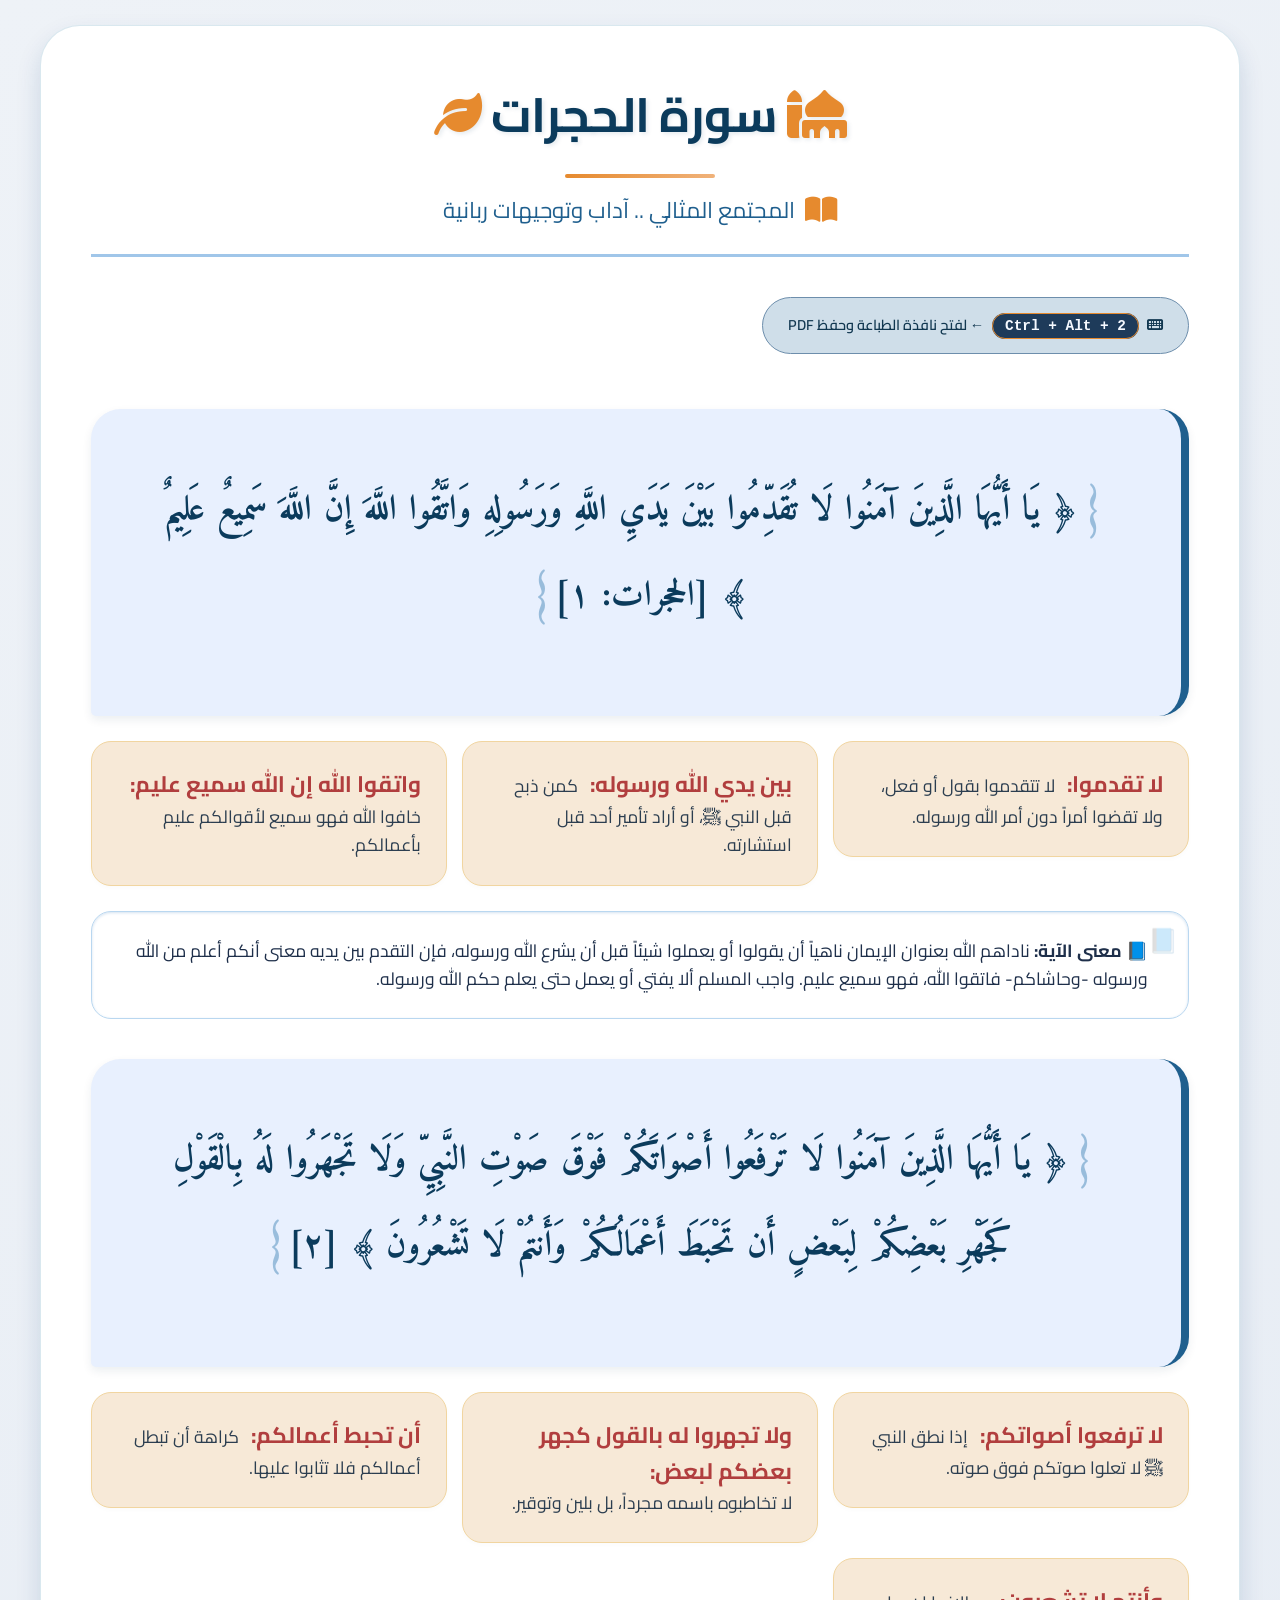
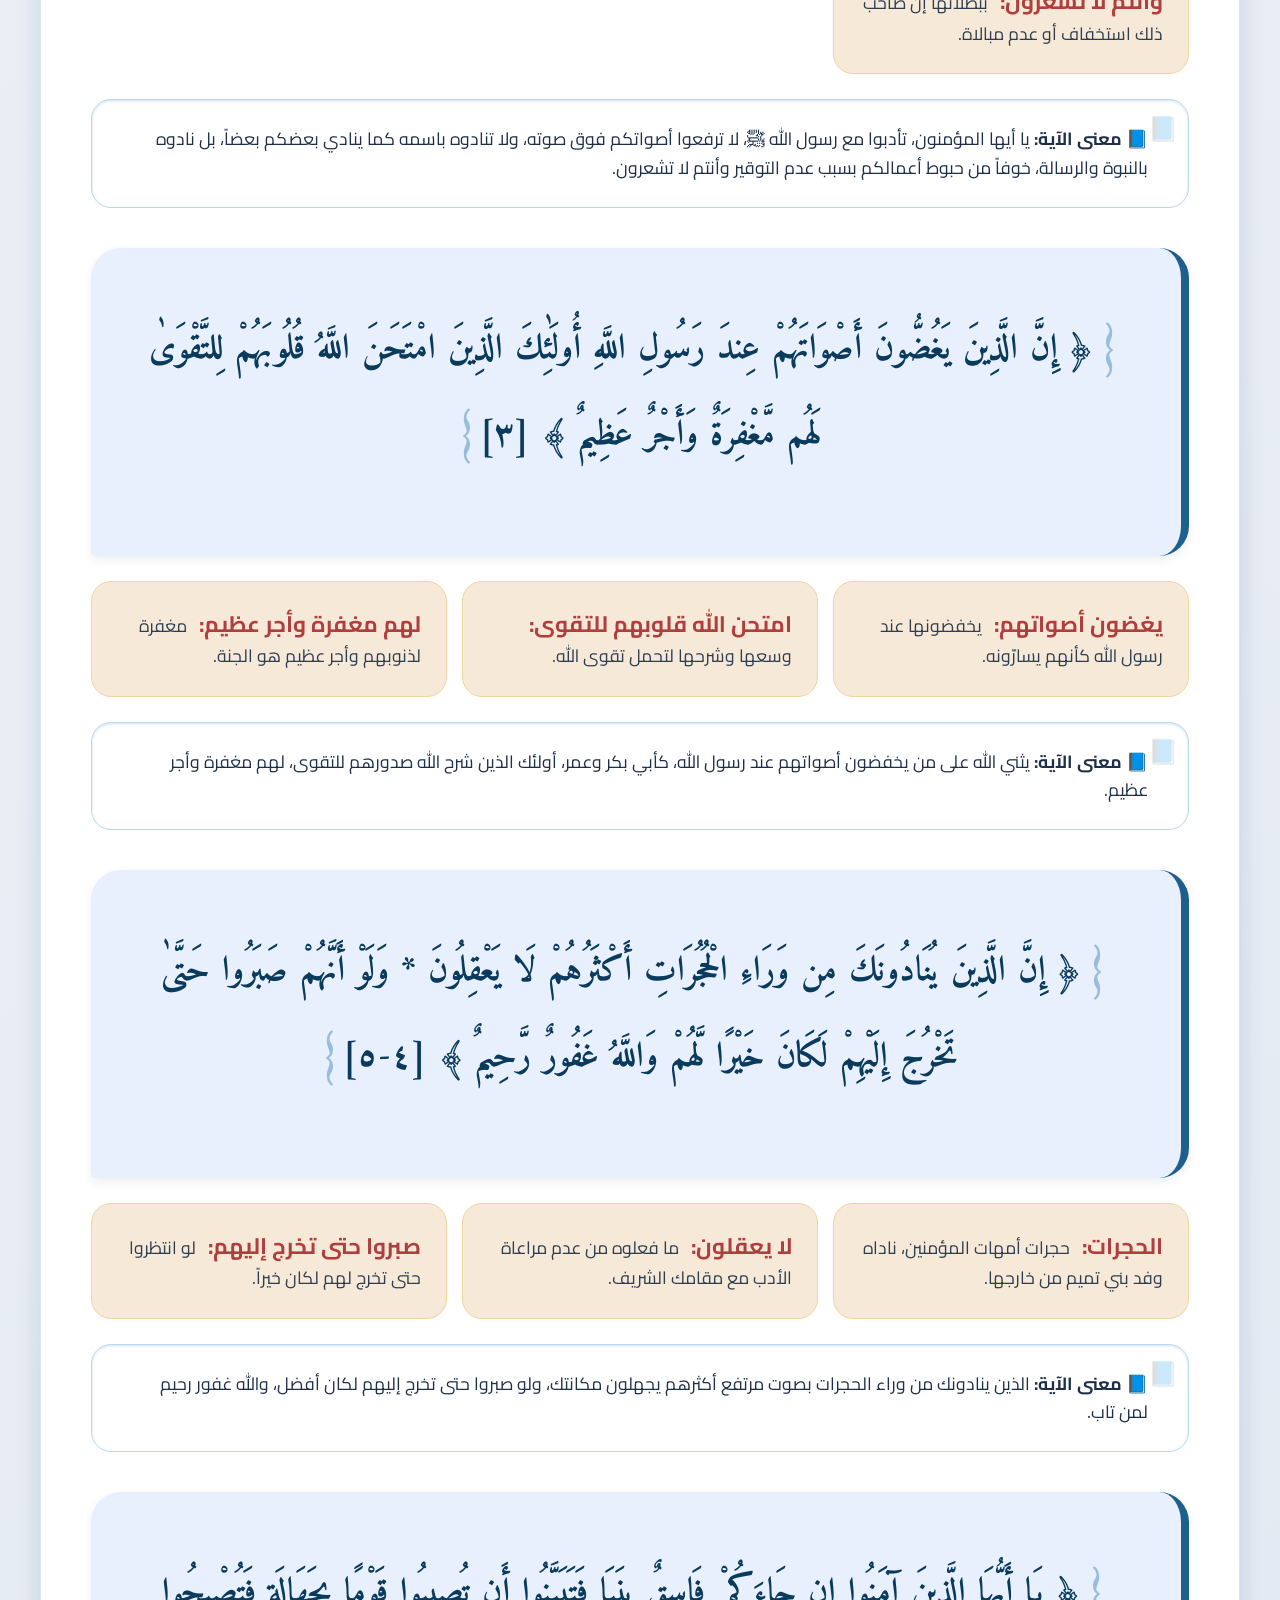
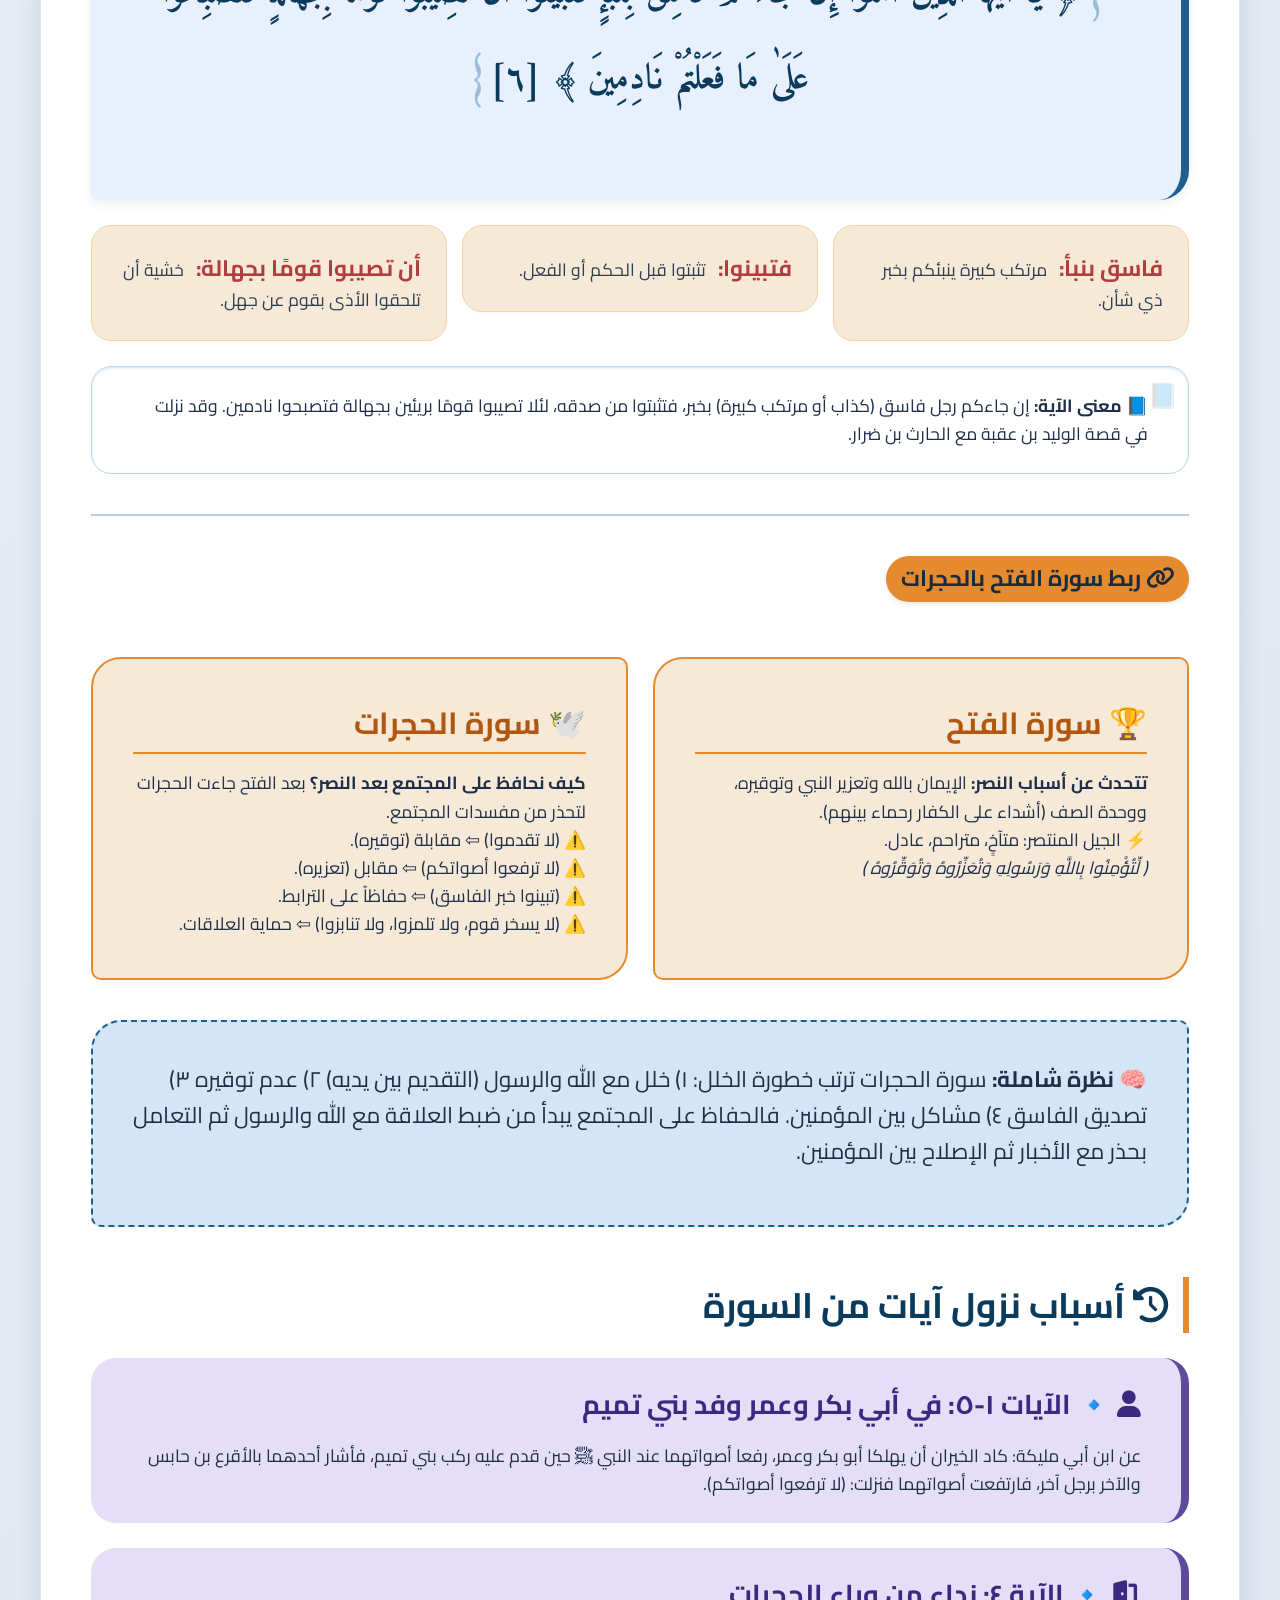
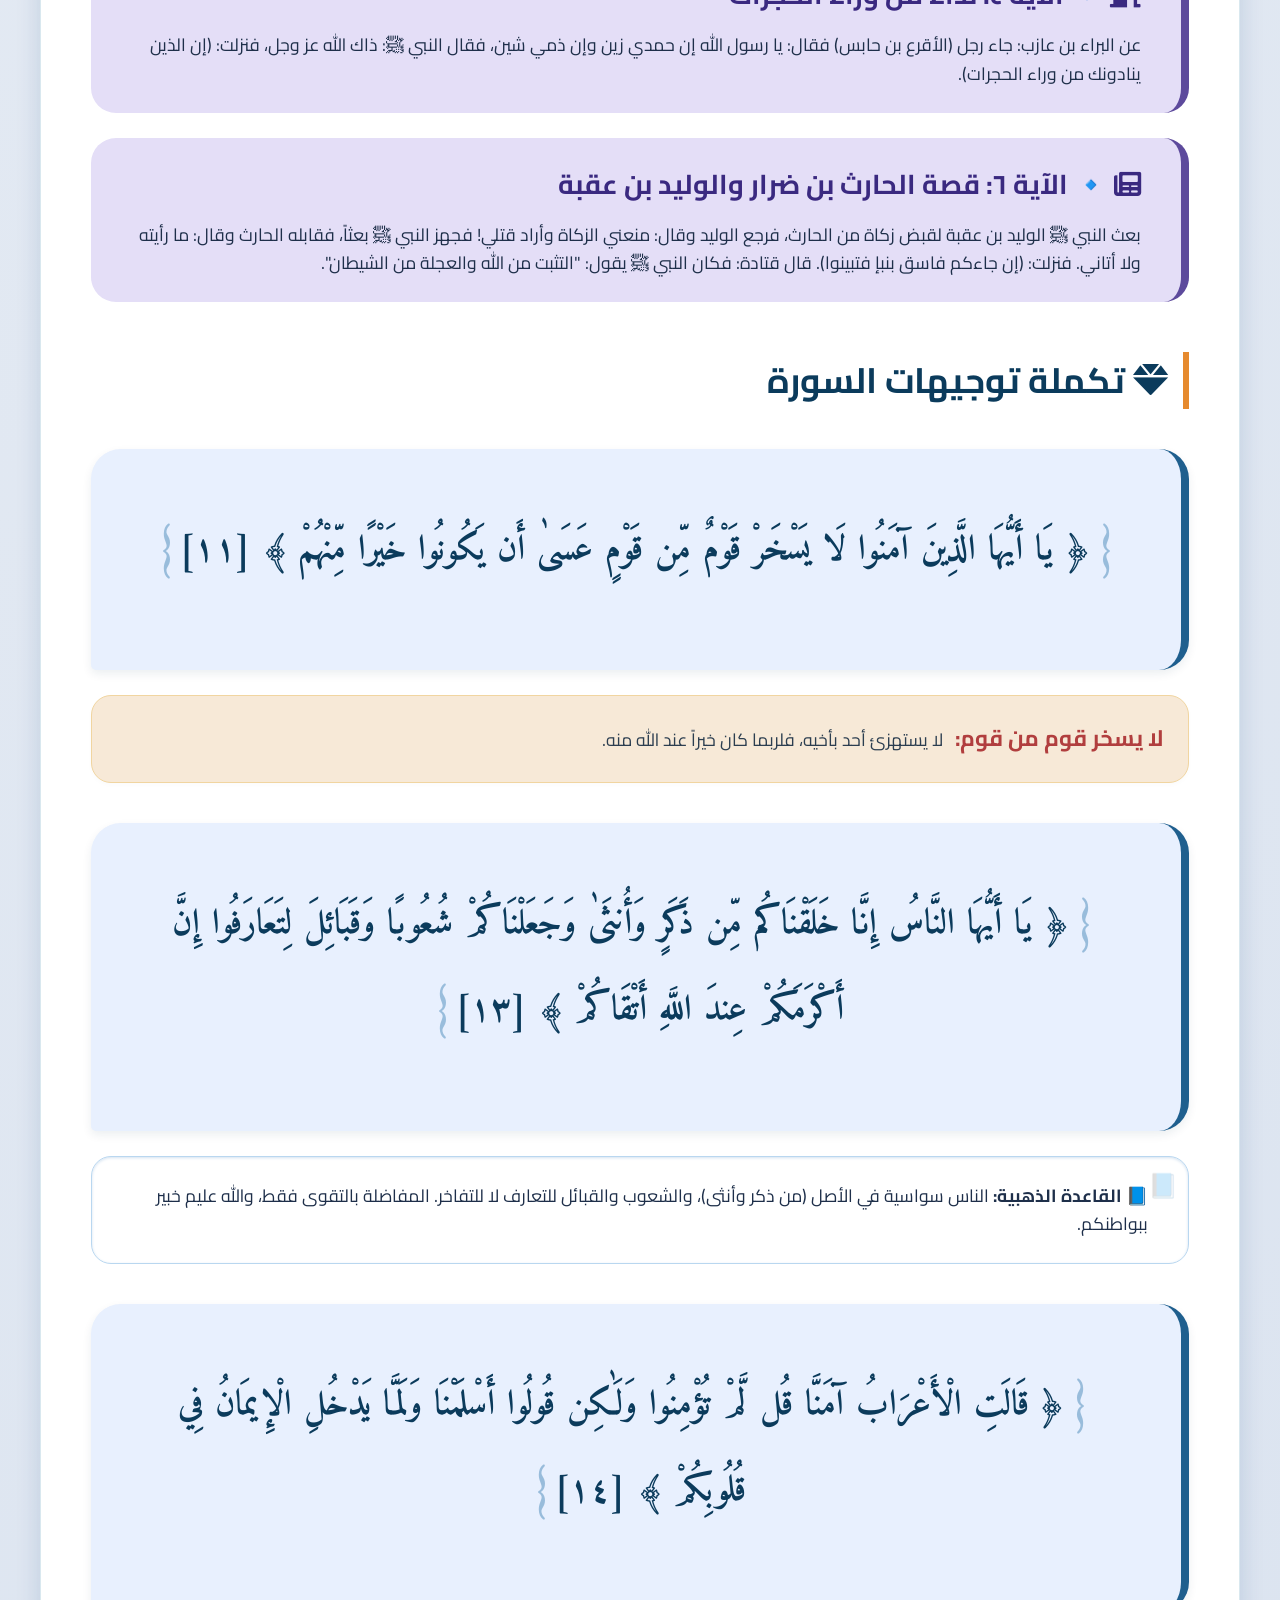
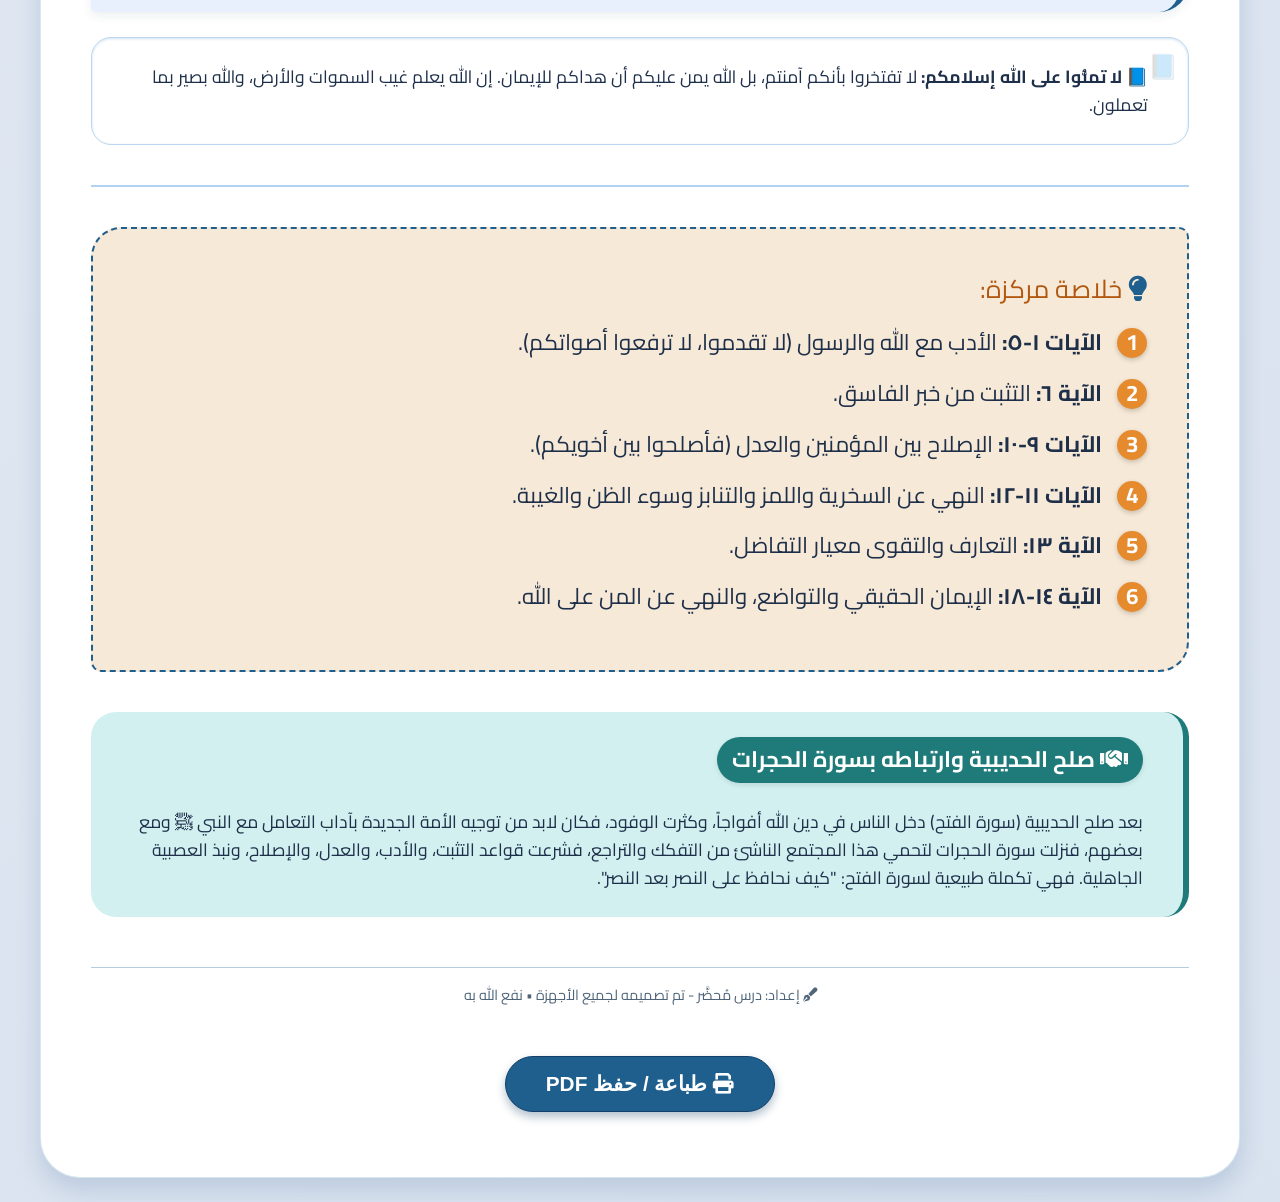
==== HuguratPPT.html @ 3d683ed2 "Add files via upload" ====
<!DOCTYPE html>
<html lang="ar" dir="rtl">
<head>
    <meta charset="UTF-8">
    <meta name="viewport" content="width=device-width, initial-scale=1.0, maximum-scale=1.5, user-scalable=yes">
    <title>تفسير سورة الحجرات - درس متكامل</title>
    <!-- الخطوط العربية -->
    <link rel="preconnect" href="https://fonts.googleapis.com">
    <link rel="preconnect" href="https://fonts.gstatic.com" crossorigin>
    <link href="https://fonts.googleapis.com/css2?family=Amiri:ital,wght@0,400;0,700;1,400&family=Cairo:wght@400;600;700&display=swap" rel="stylesheet">
    <!-- Font Awesome للأيقونات -->
    <link rel="stylesheet" href="https://cdnjs.cloudflare.com/ajax/libs/font-awesome/6.0.0-beta3/css/all.min.css">
    
    <style>
        /* ===== المتغيرات العامة ===== */
        :root {
            --primary-dark: #0b3b5c;
            --primary-medium: #1f5f8e;
            --primary-light: #4a89b9;
            --primary-soft: #e8f0fe;
            --accent-warm: #e68a2e;
            --accent-soft: #f7e9d7;
            --accent-border: #f1d5a0;
            --neutral-white: #ffffff;
            --neutral-bg: #f8f9fa;
            --neutral-border: #dee2e6;
            --text-dark: #1e2f4a;
            --text-medium: #2c3e50;
            --text-soft: #4f6579;
            --shadow-sm: 0 4px 10px rgba(0, 45, 80, 0.08);
            --shadow-md: 0 12px 24px rgba(0, 60, 120, 0.15);
            --shadow-lg: 0 30px 60px rgba(0, 0, 0, 0.3);
            --gradient-bg: linear-gradient(145deg, #eef2f7 0%, #d9e2ef 100%);
            --gradient-progress: linear-gradient(90deg, #e68a2e, #f0b27a);
            --border-radius-lg: 40px;
            --border-radius-md: 30px;
            --border-radius-sm: 20px;
            --border-radius-xs: 15px;
            --transition-default: all 0.3s ease;
            
            /* أحجام الخطوط المتغيرة */
            --font-size-xl: clamp(2rem, 5vw, 3rem);
            --font-size-lg: clamp(1.4rem, 4vw, 2rem);
            --font-size-md: clamp(1.1rem, 3vw, 1.4rem);
            --font-size-sm: clamp(0.9rem, 2.5vw, 1.1rem);
            --font-size-xs: clamp(0.8rem, 2vw, 0.9rem);
            
            /* المسافات المتغيرة */
            --spacing-xs: clamp(5px, 2vw, 10px);
            --spacing-sm: clamp(10px, 3vw, 15px);
            --spacing-md: clamp(15px, 4vw, 25px);
            --spacing-lg: clamp(20px, 5vw, 40px);
            --spacing-xl: clamp(30px, 6vw, 50px);
        }

        /* ===== إعدادات أساسية ===== */
        * {
            margin: 0;
            padding: 0;
            box-sizing: border-box;
        }

        html {
            font-size: 16px;
            scroll-behavior: smooth;
        }

        body {
            font-family: 'Cairo', sans-serif;
            background: var(--gradient-bg);
            color: var(--text-dark);
            line-height: 1.6;
            min-height: 100vh;
            padding: var(--spacing-md);
            -webkit-font-smoothing: antialiased;
            -moz-osx-font-smoothing: grayscale;
        }

        /* ===== الحاوية الرئيسية ===== */
        .container {
            max-width: 1200px;
            margin: 0 auto;
            background-color: var(--neutral-white);
            box-shadow: var(--shadow-md);
            border-radius: var(--border-radius-lg);
            overflow: hidden;
            padding: var(--spacing-xl);
            border: 1px solid rgba(0, 105, 150, 0.15);
            transition: var(--transition-default);
            width: 100%;
        }

        .container:hover {
            box-shadow: var(--shadow-lg);
        }

        /* ===== تنسيقات الطباعة ===== */
        @media print {
            body {
                background: white;
                padding: 0.5cm;
            }
            .container {
                box-shadow: none;
                border: 1px solid #b0c4de;
                border-radius: 0;
                padding: 1cm;
                max-width: 100%;
            }
            .no-print {
                display: none !important;
            }
            .aya-text {
                font-size: 24pt !important;
                line-height: 1.5 !important;
            }
            .meaning-item {
                break-inside: avoid;
            }
        }

        /* ===== العناوين الرئيسية ===== */
        h1 {
            font-size: var(--font-size-xl);
            color: var(--primary-dark);
            text-align: center;
            margin-bottom: var(--spacing-sm);
            font-weight: 700;
            letter-spacing: -0.5px;
            text-shadow: 2px 2px 4px rgba(0, 60, 100, 0.1);
            position: relative;
            padding-bottom: var(--spacing-md);
            display: flex;
            align-items: center;
            justify-content: center;
            flex-wrap: wrap;
            gap: 10px;
        }

        h1::after {
            content: '';
            position: absolute;
            bottom: 0;
            left: 50%;
            transform: translateX(-50%);
            width: min(150px, 30%);
            height: 4px;
            background: var(--gradient-progress);
            border-radius: 2px;
        }

        .subhead {
            text-align: center;
            font-size: var(--font-size-md);
            color: var(--primary-medium);
            margin-bottom: var(--spacing-lg);
            padding-bottom: var(--spacing-md);
            border-bottom: 3px solid #a0c6e9;
            font-weight: 400;
            display: flex;
            align-items: center;
            justify-content: center;
            flex-wrap: wrap;
            gap: 10px;
        }

        .subhead i {
            font-size: clamp(1.4rem, 4vw, 1.8rem);
            color: var(--accent-warm);
        }

        /* ===== بطاقات الآيات ===== */
        .aya-card {
            background: var(--primary-soft);
            padding: var(--spacing-lg);
            border-radius: var(--border-radius-md) var(--border-radius-md) var(--border-radius-md) 5px;
            margin: var(--spacing-lg) 0 var(--spacing-md);
            border-right: 8px solid var(--primary-medium);
            box-shadow: var(--shadow-sm);
            transition: var(--transition-default);
            width: 100%;
            overflow-x: auto;
            -webkit-overflow-scrolling: touch;
        }

        .aya-card:hover {
            transform: translateY(-3px);
            box-shadow: var(--shadow-md);
        }

        .aya-text {
            font-family: 'Amiri', serif;
            font-size: clamp(1.4rem, 5vw, 2.2rem);
            line-height: 1.8;
            text-align: center;
            color: var(--primary-dark);
            margin-bottom: var(--spacing-md);
            word-spacing: 2px;
            font-weight: 700;
            position: relative;
            padding: var(--spacing-sm);
            white-space: normal;
            word-break: break-word;
        }

        .aya-text::before,
        .aya-text::after {
            font-family: 'Amiri', serif;
            font-size: clamp(2rem, 6vw, 3rem);
            color: var(--primary-light);
            opacity: 0.5;
            margin: 0 5px;
        }

        .aya-text::before {
            content: '{';
        }

        .aya-text::after {
            content: '}';
        }

        /* ===== أقسام المعاني والتفسير ===== */
        .section-title {
            font-size: clamp(1.6rem, 4vw, 2.2rem);
            font-weight: 700;
            color: var(--primary-dark);
            margin-top: var(--spacing-xl);
            margin-bottom: var(--spacing-md);
            padding-right: var(--spacing-sm);
            border-right: 6px solid var(--accent-warm);
            position: relative;
            word-break: break-word;
        }

        .section-subtitle {
            font-size: clamp(1.3rem, 3.5vw, 1.8rem);
            font-weight: 600;
            color: var(--primary-medium);
            margin: var(--spacing-md) 0 var(--spacing-sm);
            background: var(--accent-soft);
            display: inline-block;
            padding: 5px 20px;
            border-radius: 50px;
            border: 1px solid var(--accent-border);
            max-width: 100%;
            word-break: break-word;
        }

        /* ===== شبكة المعاني ===== */
        .meanings-grid {
            display: grid;
            grid-template-columns: repeat(auto-fit, minmax(min(280px, 100%), 1fr));
            gap: var(--spacing-sm);
            margin: var(--spacing-sm) 0 var(--spacing-md);
        }

        .meaning-item {
            background: var(--accent-soft);
            padding: var(--spacing-md);
            border-radius: var(--border-radius-sm);
            border: 1px solid var(--accent-border);
            box-shadow: 0 2px 5px rgba(0, 0, 0, 0.02);
            transition: var(--transition-default);
            height: fit-content;
        }

        .meaning-item:hover {
            transform: translateY(-2px);
            box-shadow: 0 5px 15px rgba(0, 0, 0, 0.05);
        }

        .meaning-item strong {
            color: #b13e3e;
            font-size: var(--font-size-md);
            display: inline-block;
            margin-left: 8px;
            font-weight: 700;
        }

        .meaning-item span {
            color: var(--text-medium);
            font-size: var(--font-size-sm);
        }

        /* ===== التفسير ===== */
        .interpretation {
            background: var(--neutral-white);
            padding: var(--spacing-md) var(--spacing-lg);
            border-radius: var(--border-radius-sm);
            margin: var(--spacing-sm) 0 var(--spacing-md);
            border: 1px solid #b9d7f0;
            box-shadow: inset 0 1px 3px #d4e2f0;
            font-size: var(--font-size-sm);
            position: relative;
            overflow: hidden;
            word-break: break-word;
        }

        .interpretation::before {
            content: '📘';
            position: absolute;
            top: 10px;
            right: 10px;
            font-size: 1.5rem;
            opacity: 0.2;
            pointer-events: none;
        }

        /* ===== صناديق المعلومات ===== */
        .insight-box {
            background: #d4e6f5;
            padding: var(--spacing-lg);
            border-radius: var(--border-radius-md) 10px var(--border-radius-md) 10px;
            margin: var(--spacing-lg) 0;
            border: 2px dashed var(--primary-medium);
            position: relative;
            word-break: break-word;
        }

        .insight-box p {
            font-size: var(--font-size-md);
            margin-bottom: var(--spacing-sm);
        }

        .insight-box i {
            color: var(--primary-medium);
            font-weight: bold;
        }

        /* ===== الشبكة الثنائية ===== */
        .two-way-grid {
            display: grid;
            grid-template-columns: repeat(auto-fit, minmax(min(300px, 100%), 1fr));
            gap: var(--spacing-md);
            margin: var(--spacing-lg) 0;
        }

        .way-card {
            background: var(--accent-soft);
            padding: var(--spacing-lg);
            border-radius: var(--border-radius-md) 10px var(--border-radius-md) 10px;
            border: 2px solid var(--accent-warm);
            transition: var(--transition-default);
            word-break: break-word;
        }

        .way-card:hover {
            transform: scale(1.02);
            box-shadow: var(--shadow-sm);
        }

        .way-card h3 {
            color: #b1570f;
            font-size: clamp(1.4rem, 3.5vw, 1.9rem);
            margin-bottom: var(--spacing-sm);
            border-bottom: 2px solid var(--accent-warm);
            padding-bottom: 5px;
        }

        .way-card p {
            font-size: var(--font-size-sm);
        }

        /* ===== أسباب النزول ===== */
        .revelation-box {
            background: #e4def7;
            padding: var(--spacing-md) var(--spacing-lg);
            border-radius: 25px;
            margin: var(--spacing-md) 0;
            border-right: 8px solid #5d4a9c;
            transition: var(--transition-default);
            word-break: break-word;
        }

        .revelation-box:hover {
            transform: translateX(-5px);
            box-shadow: var(--shadow-sm);
        }

        .revelation-box h4 {
            font-size: clamp(1.3rem, 3vw, 1.7rem);
            color: #3a2980;
            margin-bottom: var(--spacing-sm);
            word-break: break-word;
        }

        .revelation-box p {
            font-size: var(--font-size-sm);
        }

        /* ===== رابط السور ===== */
        .link-box {
            background: #d2f0f0;
            padding: var(--spacing-md) var(--spacing-lg);
            border-radius: 25px;
            margin: var(--spacing-md) 0;
            border-right: 6px solid #1f7a7a;
            font-size: var(--font-size-sm);
            transition: var(--transition-default);
            word-break: break-word;
        }

        .link-box:hover {
            background: #c0e8e8;
            transform: translateX(-5px);
        }

        /* ===== الشارات ===== */
        .badge {
            background: var(--accent-warm);
            color: #1a2b3c;
            font-weight: 700;
            padding: 5px 15px;
            border-radius: 30px;
            display: inline-block;
            margin-bottom: var(--spacing-sm);
            font-size: clamp(1.1rem, 3vw, 1.4rem);
            box-shadow: 0 2px 5px rgba(0,0,0,0.1);
            word-break: break-word;
        }

        /* ===== معلومات اختصار الطباعة ===== */
        .print-shortcut-info {
            background: #cfdee9;
            color: #113750;
            padding: var(--spacing-sm) var(--spacing-md);
            border-radius: 40px;
            display: inline-block;
            font-size: var(--font-size-xs);
            margin-bottom: var(--spacing-sm);
            font-weight: 600;
            border: 1px solid #6d8eac;
            animation: pulse 2s infinite;
            width: fit-content;
            max-width: 100%;
            word-break: break-word;
        }

        @keyframes pulse {
            0% { opacity: 1; }
            50% { opacity: 0.8; }
            100% { opacity: 1; }
        }

        .shortcut-badge {
            background: #1e3b5a;
            color: #f5f9ff;
            font-family: monospace;
            font-size: var(--font-size-xs);
            padding: 4px 12px;
            border-radius: 30px;
            border: 1px solid var(--accent-warm);
            margin: 0 5px;
            white-space: nowrap;
        }

        /* ===== زر الطباعة ===== */
        .button-print {
            display: block;
            width: fit-content;
            margin: var(--spacing-xl) auto var(--spacing-sm);
            background: var(--primary-medium);
            color: white;
            border: none;
            padding: var(--spacing-sm) var(--spacing-lg);
            font-size: clamp(1rem, 3vw, 1.3rem);
            border-radius: 50px;
            cursor: pointer;
            transition: var(--transition-default);
            box-shadow: 0 5px 10px rgba(0, 50, 90, 0.3);
            border: 1px solid #12406b;
            font-weight: 600;
            position: relative;
            overflow: hidden;
            -webkit-tap-highlight-color: transparent;
        }

        .button-print::before {
            content: '';
            position: absolute;
            top: 50%;
            left: 50%;
            width: 0;
            height: 0;
            border-radius: 50%;
            background: rgba(255, 255, 255, 0.3);
            transform: translate(-50%, -50%);
            transition: width 0.6s, height 0.6s;
        }

        .button-print:hover::before {
            width: 300px;
            height: 300px;
        }

        .button-print:hover {
            background: #12406b;
            transform: scale(1.02);
            box-shadow: 0 8px 16px rgba(0, 40, 70, 0.4);
        }

        .button-print:active {
            transform: scale(0.98);
        }

        /* ===== تذييل الصفحة ===== */
        footer {
            margin-top: var(--spacing-xl);
            text-align: center;
            color: var(--text-soft);
            font-size: var(--font-size-xs);
            border-top: 1px solid #b6ccda;
            padding-top: var(--spacing-sm);
            word-break: break-word;
        }

        /* ===== خط فاصل ===== */
        hr {
            border: 1px solid #b3d2f0;
            margin: var(--spacing-lg) 0;
            width: 100%;
        }

        /* ===== شارة الأرقام ===== */
        .number-badge {
            background: var(--accent-warm);
            color: white;
            border-radius: 50%;
            width: 30px;
            height: 30px;
            min-width: 30px;
            display: inline-flex;
            align-items: center;
            justify-content: center;
            font-weight: bold;
            margin-left: 10px;
            box-shadow: 0 2px 5px rgba(0,0,0,0.2);
        }

        /* ===== تحسينات للموبايل ===== */
        @media (max-width: 480px) {
            body {
                padding: 8px;
            }
            
            .container {
                padding: var(--spacing-md);
                border-radius: 25px;
            }
            
            .aya-card {
                padding: var(--spacing-md);
                border-right-width: 6px;
            }
            
            .meaning-item {
                padding: var(--spacing-sm);
            }
            
            .two-way-grid {
                gap: var(--spacing-sm);
            }
            
            .shortcut-badge {
                white-space: normal;
                display: inline-block;
                margin: 5px 0;
            }
            
            .print-shortcut-info {
                text-align: center;
                width: 100%;
            }
        }

        /* ===== تحسينات للتابلت ===== */
        @media (min-width: 481px) and (max-width: 768px) {
            .container {
                padding: var(--spacing-lg);
            }
            
            .meanings-grid {
                grid-template-columns: repeat(2, 1fr);
            }
        }

        /* ===== تحسينات للشاشات الكبيرة ===== */
        @media (min-width: 1400px) {
            .container {
                max-width: 1400px;
            }
            
            .meanings-grid {
                grid-template-columns: repeat(4, 1fr);
            }
        }

        /* ===== تحسينات اللمس للموبايل ===== */
        @media (hover: none) and (pointer: coarse) {
            .aya-card:hover,
            .meaning-item:hover,
            .way-card:hover,
            .button-print:hover {
                transform: none;
            }
            
            .button-print {
                padding: 15px 40px; /* مساحة لمس أكبر */
            }
            
            .quick-btn {
                min-width: 44px;
                min-height: 44px;
            }
        }

        /* ===== تحسينات للقراءة ===== */
        ::selection {
            background: var(--accent-warm);
            color: white;
        }

        /* ===== سكرول مخصص ===== */
        ::-webkit-scrollbar {
            width: 8px;
            height: 8px;
        }

        ::-webkit-scrollbar-track {
            background: var(--primary-soft);
        }

        ::-webkit-scrollbar-thumb {
            background: var(--primary-medium);
            border-radius: 4px;
        }

        ::-webkit-scrollbar-thumb:hover {
            background: var(--primary-dark);
        }

        /* ===== أنيميشن خفيف ===== */
        @keyframes fadeIn {
            from { opacity: 0; transform: translateY(20px); }
            to { opacity: 1; transform: translateY(0); }
        }

        .aya-card, .section-title, .meaning-item {
            animation: fadeIn 0.5s ease-out;
        }

        /* ===== أدوات مساعدة للعرض ===== */
        .text-center {
            text-align: center;
        }
        
        .w-100 {
            width: 100%;
        }
        
        .overflow-auto {
            overflow: auto;
            -webkit-overflow-scrolling: touch;
        }
        
        /* منع تجاوز النص */
        p, h1, h2, h3, h4, .aya-text {
            overflow-wrap: break-word;
            word-wrap: break-word;
            -webkit-hyphens: auto;
            -ms-hyphens: auto;
            hyphens: auto;
        }
    </style>
</head>
<body>
    <div class="container">
        <!-- العنوان الرئيسي -->
        <h1>
            <i class="fas fa-mosque" style="color: #e68a2e;"></i> 
            سورة الحجرات 
            <i class="fas fa-leaf" style="color: #e68a2e;"></i>
        </h1>
        <div class="subhead">
            <i class="fas fa-book-open"></i> 
            المجتمع المثالي .. آداب وتوجيهات ربانية
        </div>

        <!-- معلومات اختصار الطباعة -->
        <div class="print-shortcut-info no-print">
            <i class="fas fa-keyboard"></i> 
            <span class="shortcut-badge">Ctrl + Alt + 2</span> 
            ← لفتح نافذة الطباعة وحفظ PDF
        </div>

        <!-- ================ الآية 1 ================ -->
        <div class="aya-card">
            <div class="aya-text">﴿ يَا أَيُّهَا الَّذِينَ آمَنُوا لَا تُقَدِّمُوا بَيْنَ يَدَيِ اللَّهِ وَرَسُولِهِ وَاتَّقُوا اللَّهَ إِنَّ اللَّهَ سَمِيعٌ عَلِيمٌ ﴾ [الحجرات: ١]</div>
        </div>
        <div class="meanings-grid">
            <div class="meaning-item"><strong>لا تقدموا:</strong> <span>لا تتقدموا بقول أو فعل، ولا تقضوا أمراً دون أمر الله ورسوله.</span></div>
            <div class="meaning-item"><strong>بين يدي الله ورسوله:</strong> <span>كمن ذبح قبل النبي ﷺ، أو أراد تأمير أحد قبل استشارته.</span></div>
            <div class="meaning-item"><strong>واتقوا الله إن الله سميع عليم:</strong> <span>خافوا الله فهو سميع لأقوالكم عليم بأعمالكم.</span></div>
        </div>
        <div class="interpretation">
            <strong>📘 معنى الآية:</strong> ناداهم الله بعنوان الإيمان ناهياً أن يقولوا أو يعملوا شيئاً قبل أن يشرع الله ورسوله، فإن التقدم بين يديه معنى أنكم أعلم من الله ورسوله -وحاشاكم- فاتقوا الله، فهو سميع عليم. واجب المسلم ألا يفتي أو يعمل حتى يعلم حكم الله ورسوله.
        </div>

        <!-- ================ الآية 2 ================ -->
        <div class="aya-card">
            <div class="aya-text">﴿ يَا أَيُّهَا الَّذِينَ آمَنُوا لَا تَرْفَعُوا أَصْوَاتَكُمْ فَوْقَ صَوْتِ النَّبِيِّ وَلَا تَجْهَرُوا لَهُ بِالْقَوْلِ كَجَهْرِ بَعْضِكُمْ لِبَعْضٍ أَن تَحْبَطَ أَعْمَالُكُمْ وَأَنتُمْ لَا تَشْعُرُونَ ﴾ [٢]</div>
        </div>
        <div class="meanings-grid">
            <div class="meaning-item"><strong>لا ترفعوا أصواتكم:</strong> <span>إذا نطق النبي ﷺ لا تعلوا صوتكم فوق صوته.</span></div>
            <div class="meaning-item"><strong>ولا تجهروا له بالقول كجهر بعضكم لبعض:</strong> <span>لا تخاطبوه باسمه مجرداً، بل بلين وتوقير.</span></div>
            <div class="meaning-item"><strong>أن تحبط أعمالكم:</strong> <span>كراهة أن تبطل أعمالكم فلا تثابوا عليها.</span></div>
            <div class="meaning-item"><strong>وأنتم لا تشعرون:</strong> <span>ببطلانها إن صاحب ذلك استخفاف أو عدم مبالاة.</span></div>
        </div>
        <div class="interpretation">
            <strong>📘 معنى الآية:</strong> يا أيها المؤمنون، تأدبوا مع رسول الله ﷺ، لا ترفعوا أصواتكم فوق صوته، ولا تنادوه باسمه كما ينادي بعضكم بعضاً، بل نادوه بالنبوة والرسالة، خوفاً من حبوط أعمالكم بسبب عدم التوقير وأنتم لا تشعرون.
        </div>

        <!-- ================ الآية 3 ================ -->
        <div class="aya-card">
            <div class="aya-text">﴿ إِنَّ الَّذِينَ يَغُضُّونَ أَصْوَاتَهُمْ عِندَ رَسُولِ اللَّهِ أُولَٰئِكَ الَّذِينَ امْتَحَنَ اللَّهُ قُلُوبَهُمْ لِلتَّقْوَىٰ لَهُم مَّغْفِرَةٌ وَأَجْرٌ عَظِيمٌ ﴾ [٣]</div>
        </div>
        <div class="meanings-grid">
            <div class="meaning-item"><strong>يغضون أصواتهم:</strong> <span>يخفضونها عند رسول الله كأنهم يسارّونه.</span></div>
            <div class="meaning-item"><strong>امتحن الله قلوبهم للتقوى:</strong> <span>وسعها وشرحها لتحمل تقوى الله.</span></div>
            <div class="meaning-item"><strong>لهم مغفرة وأجر عظيم:</strong> <span>مغفرة لذنوبهم وأجر عظيم هو الجنة.</span></div>
        </div>
        <div class="interpretation">
            <strong>📘 معنى الآية:</strong> يثني الله على من يخفضون أصواتهم عند رسول الله، كأبي بكر وعمر، أولئك الذين شرح الله صدورهم للتقوى، لهم مغفرة وأجر عظيم.
        </div>

        <!-- ================ الآية 4-5 ================ -->
        <div class="aya-card">
            <div class="aya-text">﴿ إِنَّ الَّذِينَ يُنَادُونَكَ مِن وَرَاءِ الْحُجُرَاتِ أَكْثَرُهُمْ لَا يَعْقِلُونَ * وَلَوْ أَنَّهُمْ صَبَرُوا حَتَّىٰ تَخْرُجَ إِلَيْهِمْ لَكَانَ خَيْرًا لَّهُمْ وَاللَّهُ غَفُورٌ رَّحِيمٌ ﴾ [٤-٥]</div>
        </div>
        <div class="meanings-grid">
            <div class="meaning-item"><strong>الحجرات:</strong> <span>حجرات أمهات المؤمنين، ناداه وفد بني تميم من خارجها.</span></div>
            <div class="meaning-item"><strong>لا يعقلون:</strong> <span>ما فعلوه من عدم مراعاة الأدب مع مقامك الشريف.</span></div>
            <div class="meaning-item"><strong>صبروا حتى تخرج إليهم:</strong> <span>لو انتظروا حتى تخرج لهم لكان خيراً.</span></div>
        </div>
        <div class="interpretation">
            <strong>📘 معنى الآية:</strong> الذين ينادونك من وراء الحجرات بصوت مرتفع أكثرهم يجهلون مكانتك، ولو صبروا حتى تخرج إليهم لكان أفضل، والله غفور رحيم لمن تاب.
        </div>

        <!-- ================ الآية 6 ================ -->
        <div class="aya-card">
            <div class="aya-text">﴿ يَا أَيُّهَا الَّذِينَ آمَنُوا إِن جَاءَكُمْ فَاسِقٌ بِنَبَإٍ فَتَبَيَّنُوا أَن تُصِيبُوا قَوْمًا بِجَهَالَةٍ فَتُصْبِحُوا عَلَىٰ مَا فَعَلْتُمْ نَادِمِينَ ﴾ [٦]</div>
        </div>
        <div class="meanings-grid">
            <div class="meaning-item"><strong>فاسق بنبأ:</strong> <span>مرتكب كبيرة ينبئكم بخبر ذي شأن.</span></div>
            <div class="meaning-item"><strong>فتبينوا:</strong> <span>تثبتوا قبل الحكم أو الفعل.</span></div>
            <div class="meaning-item"><strong>أن تصيبوا قومًا بجهالة:</strong> <span>خشية أن تلحقوا الأذى بقوم عن جهل.</span></div>
        </div>
        <div class="interpretation">
            <strong>📘 معنى الآية:</strong> إن جاءكم رجل فاسق (كذاب أو مرتكب كبيرة) بخبر، فتثبتوا من صدقه، لئلا تصيبوا قومًا بريئين بجهالة فتصبحوا نادمين. وقد نزلت في قصة الوليد بن عقبة مع الحارث بن ضرار.
        </div>

        <!-- ================ روابط السورة بالفتح والمجتمع المثالي ================ -->
        <hr>
        <span class="badge"><i class="fas fa-link"></i> ربط سورة الفتح بالحجرات</span>
        <div class="two-way-grid">
            <div class="way-card">
                <h3>🏆 سورة الفتح</h3>
                <p><strong>تتحدث عن أسباب النصر:</strong> الإيمان بالله وتعزير النبي وتوقيره، ووحدة الصف (أشداء على الكفار رحماء بينهم).</p>
                <p>⚡ الجيل المنتصر: متآخٍ، متراحم، عادل.</p>
                <p><i>﴿ لِّتُؤْمِنُوا بِاللَّهِ وَرَسُولِهِ وَتُعَزِّرُوهُ وَتُوَقِّرُوهُ ﴾</i></p>
            </div>
            <div class="way-card">
                <h3>🕊️ سورة الحجرات</h3>
                <p><strong>كيف نحافظ على المجتمع بعد النصر؟</strong> بعد الفتح جاءت الحجرات لتحذر من مفسدات المجتمع.</p>
                <p>⚠️ (لا تقدموا) ⇦ مقابلة (توقيره).<br>
                ⚠️ (لا ترفعوا أصواتكم) ⇦ مقابل (تعزيره).<br>
                ⚠️ (تبينوا خبر الفاسق) ⇦ حفاظاً على الترابط.<br>
                ⚠️ (لا يسخر قوم، ولا تلمزوا، ولا تنابزوا) ⇦ حماية العلاقات.</p>
            </div>
        </div>

        <div class="insight-box">
            <p>🧠 <strong>نظرة شاملة:</strong> سورة الحجرات ترتب خطورة الخلل: ١) خلل مع الله والرسول (التقديم بين يديه) ٢) عدم توقيره ٣) تصديق الفاسق ٤) مشاكل بين المؤمنين. فالحفاظ على المجتمع يبدأ من ضبط العلاقة مع الله والرسول ثم التعامل بحذر مع الأخبار ثم الإصلاح بين المؤمنين.</p>
        </div>

        <!-- ================ أسباب النزول ================ -->
        <div class="section-title"><i class="fas fa-history"></i> أسباب نزول آيات من السورة</div>

        <div class="revelation-box">
            <h4><i class="fas fa-user"></i> 🔹 الآيات ١-٥: في أبي بكر وعمر وفد بني تميم</h4>
            <p>عن ابن أبي مليكة: كاد الخيران أن يهلكا أبو بكر وعمر، رفعا أصواتهما عند النبي ﷺ حين قدم عليه ركب بني تميم، فأشار أحدهما بالأقرع بن حابس والآخر برجل آخر، فارتفعت أصواتهما فنزلت: (لا ترفعوا أصواتكم).</p>
        </div>
        <div class="revelation-box">
            <h4><i class="fas fa-door-open"></i> 🔹 الآية ٤: نداء من وراء الحجرات</h4>
            <p>عن البراء بن عازب: جاء رجل (الأقرع بن حابس) فقال: يا رسول الله إن حمدي زين وإن ذمي شين، فقال النبي ﷺ: ذاك الله عز وجل، فنزلت: (إن الذين ينادونك من وراء الحجرات).</p>
        </div>
        <div class="revelation-box">
            <h4><i class="fas fa-newspaper"></i> 🔹 الآية ٦: قصة الحارث بن ضرار والوليد بن عقبة</h4>
            <p>بعث النبي ﷺ الوليد بن عقبة لقبض زكاة من الحارث، فرجع الوليد وقال: منعني الزكاة وأراد قتلي! فجهز النبي ﷺ بعثاً، فقابله الحارث وقال: ما رأيته ولا أتاني. فنزلت: (إن جاءكم فاسق بنبإ فتبينوا). قال قتادة: فكان النبي ﷺ يقول: "التثبت من الله والعجلة من الشيطان".</p>
        </div>

        <!-- ================ بقية الآيات والمفاهيم ================ -->
        <div class="section-title"><i class="fas fa-gem"></i> تكملة توجيهات السورة</div>

        <!-- الآية 11 السخرية -->
        <div class="aya-card">
            <div class="aya-text">﴿ يَا أَيُّهَا الَّذِينَ آمَنُوا لَا يَسْخَرْ قَوْمٌ مِّن قَوْمٍ عَسَىٰ أَن يَكُونُوا خَيْرًا مِّنْهُمْ ﴾ [١١]</div>
        </div>
        <div class="meanings-grid">
            <div class="meaning-item"><strong>لا يسخر قوم من قوم:</strong> <span>لا يستهزئ أحد بأخيه، فلربما كان خيراً عند الله منه.</span></div>
        </div>

        <!-- الآية 13 -->
        <div class="aya-card">
            <div class="aya-text">﴿ يَا أَيُّهَا النَّاسُ إِنَّا خَلَقْنَاكُم مِّن ذَكَرٍ وَأُنثَىٰ وَجَعَلْنَاكُمْ شُعُوبًا وَقَبَائِلَ لِتَعَارَفُوا إِنَّ أَكْرَمَكُمْ عِندَ اللَّهِ أَتْقَاكُمْ ﴾ [١٣]</div>
        </div>
        <div class="interpretation">
            <strong>📘 القاعدة الذهبية:</strong> الناس سواسية في الأصل (من ذكر وأنثى)، والشعوب والقبائل للتعارف لا للتفاخر. المفاضلة بالتقوى فقط، والله عليم خبير ببواطنكم.
        </div>

        <!-- الآية 14 -->
        <div class="aya-card">
            <div class="aya-text">﴿ قَالَتِ الْأَعْرَابُ آمَنَّا قُل لَّمْ تُؤْمِنُوا وَلَٰكِن قُولُوا أَسْلَمْنَا وَلَمَّا يَدْخُلِ الْإِيمَانُ فِي قُلُوبِكُمْ ﴾ [١٤]</div>
        </div>
        <div class="interpretation">
            <strong>📘 لا تمنُّوا على الله إسلامكم:</strong> لا تفتخروا بأنكم آمنتم، بل الله يمن عليكم أن هداكم للإيمان. إن الله يعلم غيب السموات والأرض، والله بصير بما تعملون.
        </div>

        <!-- ================ ملخص رائع من الدرس ================ -->
        <hr>
        <div class="insight-box" style="background:#f7e9d7;">
            <p style="font-size:1.6rem; color:#b1570f;"><i class="fas fa-lightbulb"></i> خلاصة مركزة:</p>
            <p><span class="number-badge">1</span> <strong>الآيات ١-٥:</strong> الأدب مع الله والرسول (لا تقدموا، لا ترفعوا أصواتكم).</p>
            <p><span class="number-badge">2</span> <strong>الآية ٦:</strong> التثبت من خبر الفاسق.</p>
            <p><span class="number-badge">3</span> <strong>الآيات ٩-١٠:</strong> الإصلاح بين المؤمنين والعدل (فأصلحوا بين أخويكم).</p>
            <p><span class="number-badge">4</span> <strong>الآيات ١١-١٢:</strong> النهي عن السخرية واللمز والتنابز وسوء الظن والغيبة.</p>
            <p><span class="number-badge">5</span> <strong>الآية ١٣:</strong> التعارف والتقوى معيار التفاضل.</p>
            <p><span class="number-badge">6</span> <strong>الآية ١٤-١٨:</strong> الإيمان الحقيقي والتواضع، والنهي عن المن على الله.</p>
        </div>

        <!-- رابط صلح الحديبية وسورة الفتح -->
        <div class="link-box">
            <span class="badge" style="background: #1f7a7a; color:white;"><i class="fas fa-handshake"></i> صلح الحديبية وارتباطه بسورة الحجرات</span>
            <p style="margin-top:10px;">بعد صلح الحديبية (سورة الفتح) دخل الناس في دين الله أفواجاً، وكثرت الوفود، فكان لابد من توجيه الأمة الجديدة بآداب التعامل مع النبي ﷺ ومع بعضهم، فنزلت سورة الحجرات لتحمي هذا المجتمع الناشئ من التفكك والتراجع، فشرعت قواعد التثبت، والأدب، والعدل، والإصلاح، ونبذ العصبية الجاهلية. فهي تكملة طبيعية لسورة الفتح: "كيف نحافظ على النصر بعد النصر".</p>
        </div>

        <!-- تذييل -->
        <footer>
            <i class="fas fa-pen-fancy"></i> إعداد: درس مُحضَّر - تم تصميمه لجميع الأجهزة • نفع الله به
        </footer>

        <!-- زر الطباعة الاحتياطي -->
        <button class="button-print no-print" onclick="window.print()">
            <i class="fas fa-print"></i> طباعة / حفظ PDF
        </button>
    </div>

    <script>
        // اختصار لوحة المفاتيح Ctrl + Alt + 2 لفتح الطباعة
        document.addEventListener('keydown', function(e) {
            if (e.ctrlKey && e.altKey && e.key === '2') {
                e.preventDefault(); // منع أي سلوك افتراضي للمتصفح لهذا الاختصار
                window.print();
            }
        });

        // كشف نوع الجهاز وإضافة كلاس مناسب (اختياري)
        function detectDevice() {
            const isMobile = /iPhone|iPad|iPod|Android/i.test(navigator.userAgent);
            if (isMobile) {
                document.body.classList.add('is-mobile');
            }
        }
        
        // تنفيذ بعد تحميل الصفحة
        window.addEventListener('load', function() {
            detectDevice();
            console.log('✅ الصفحة جاهزة - استخدم Ctrl+Alt+2 للطباعة');
        });
    </script>
</body>
</html>
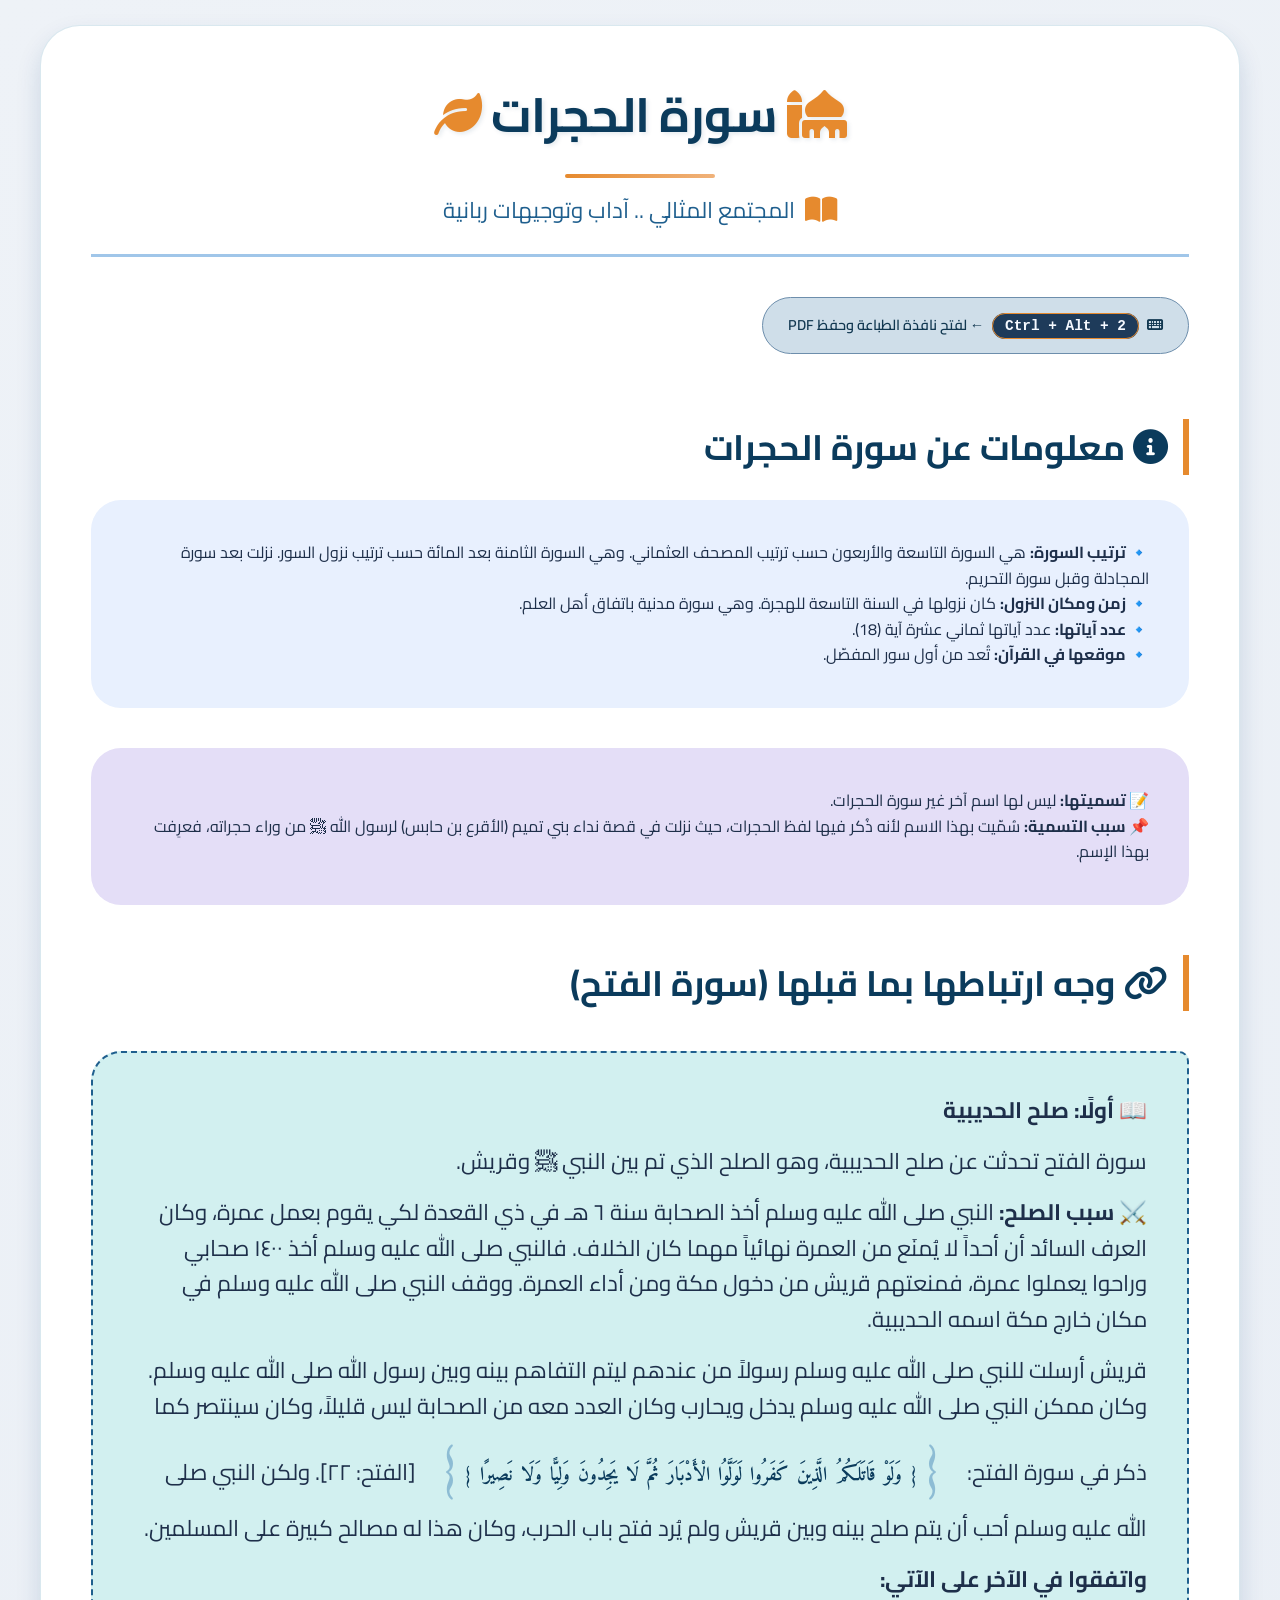
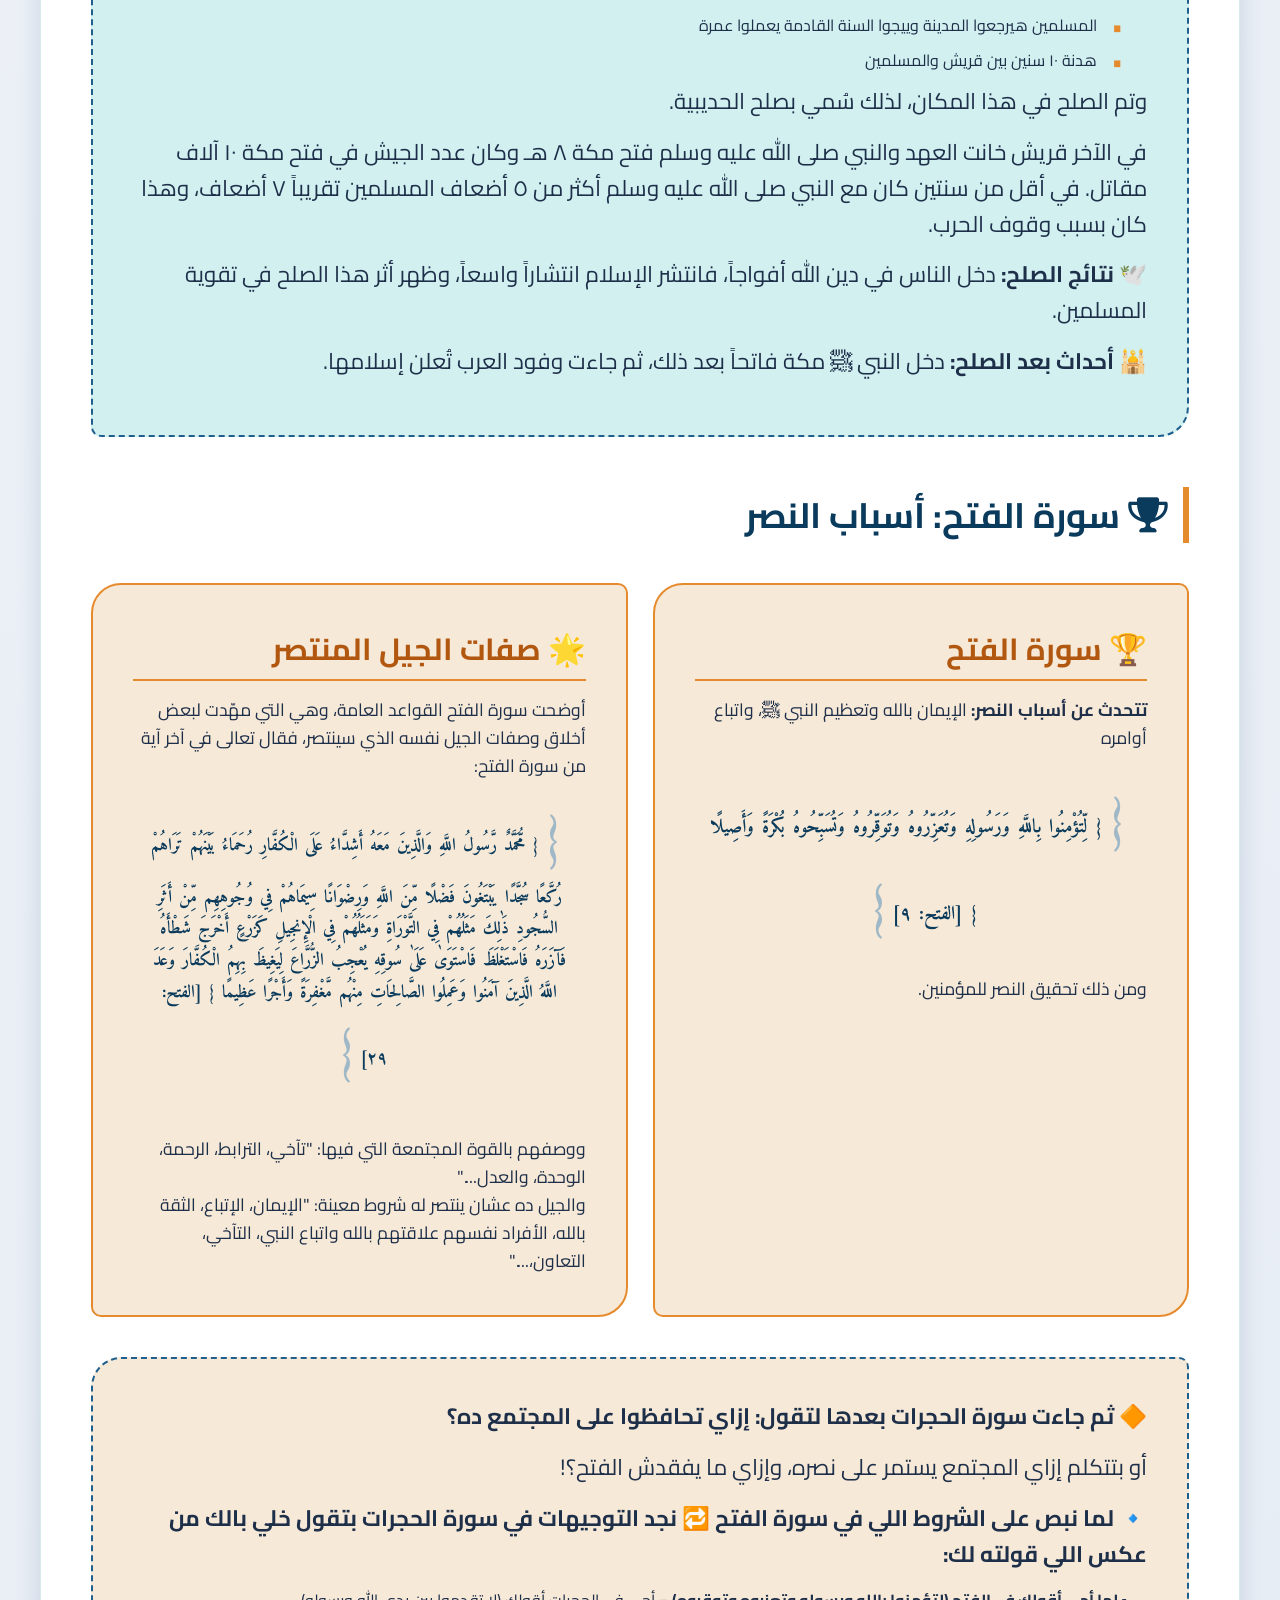
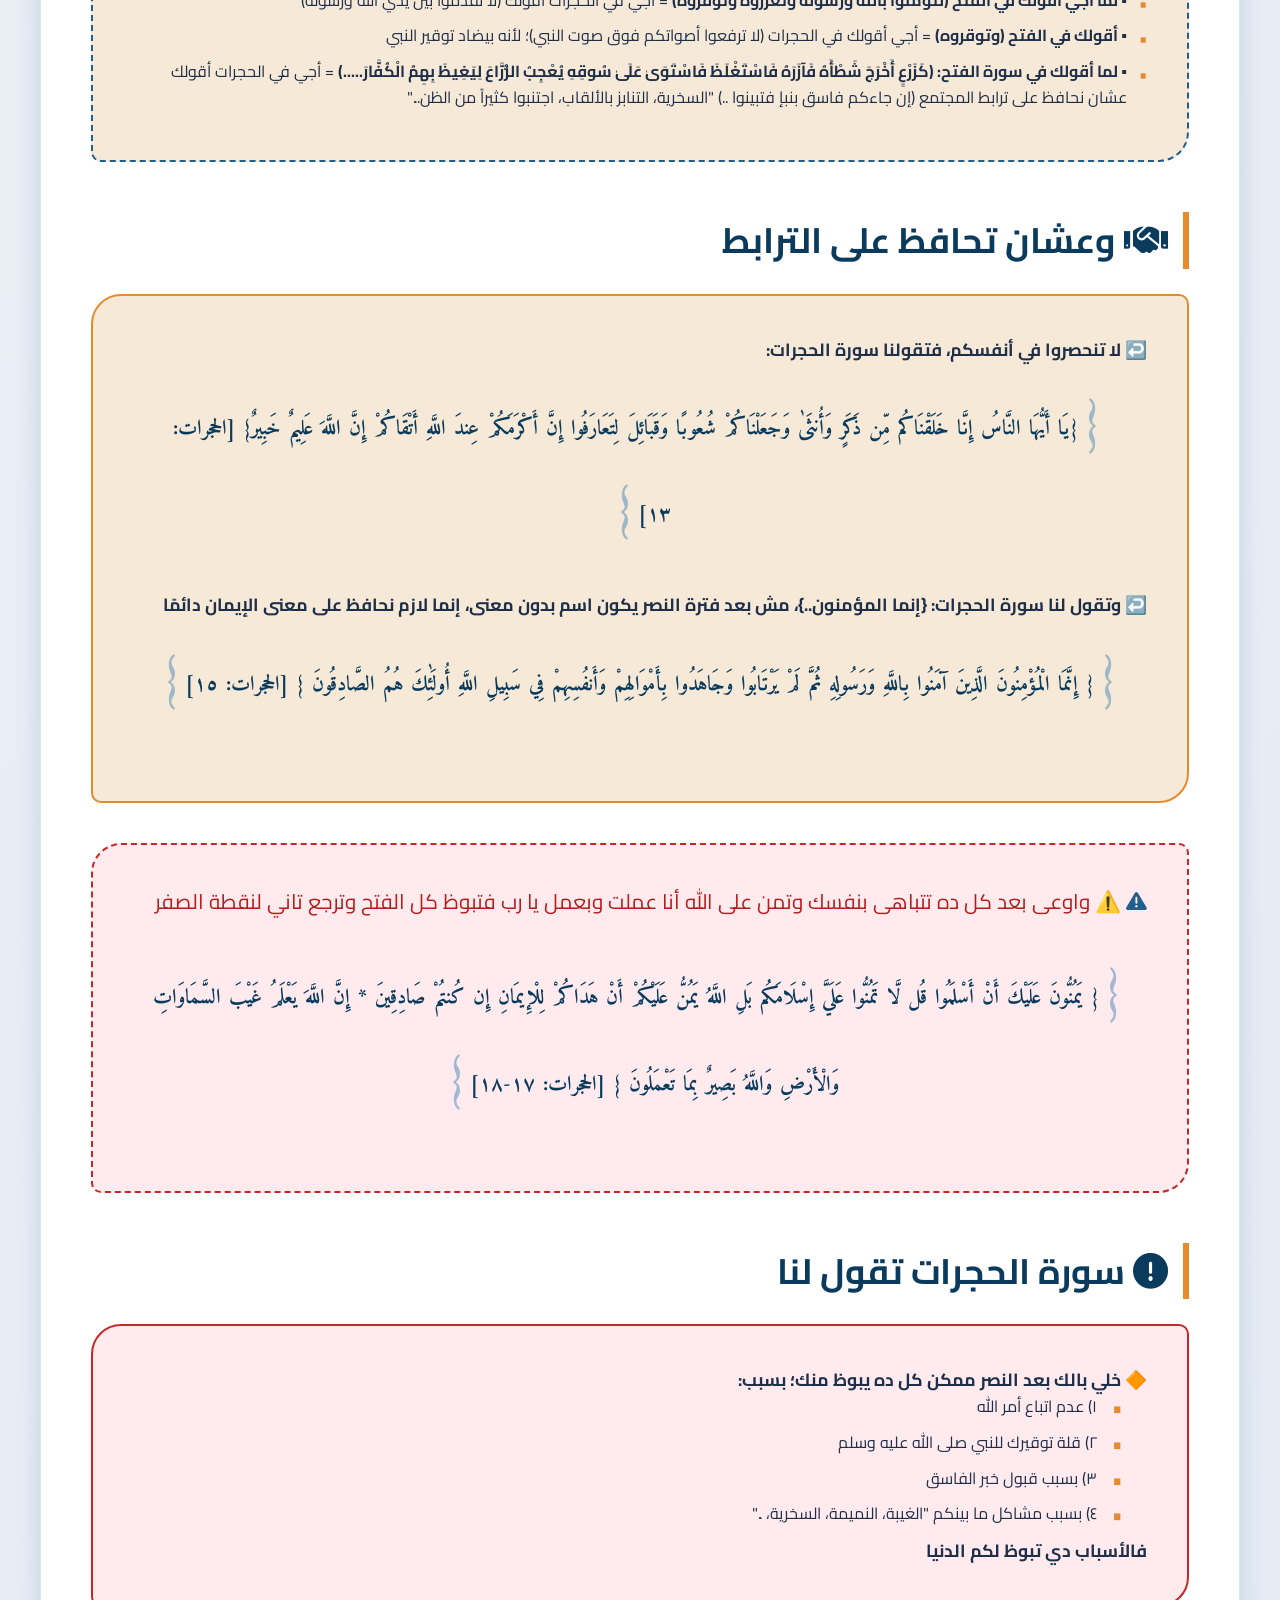
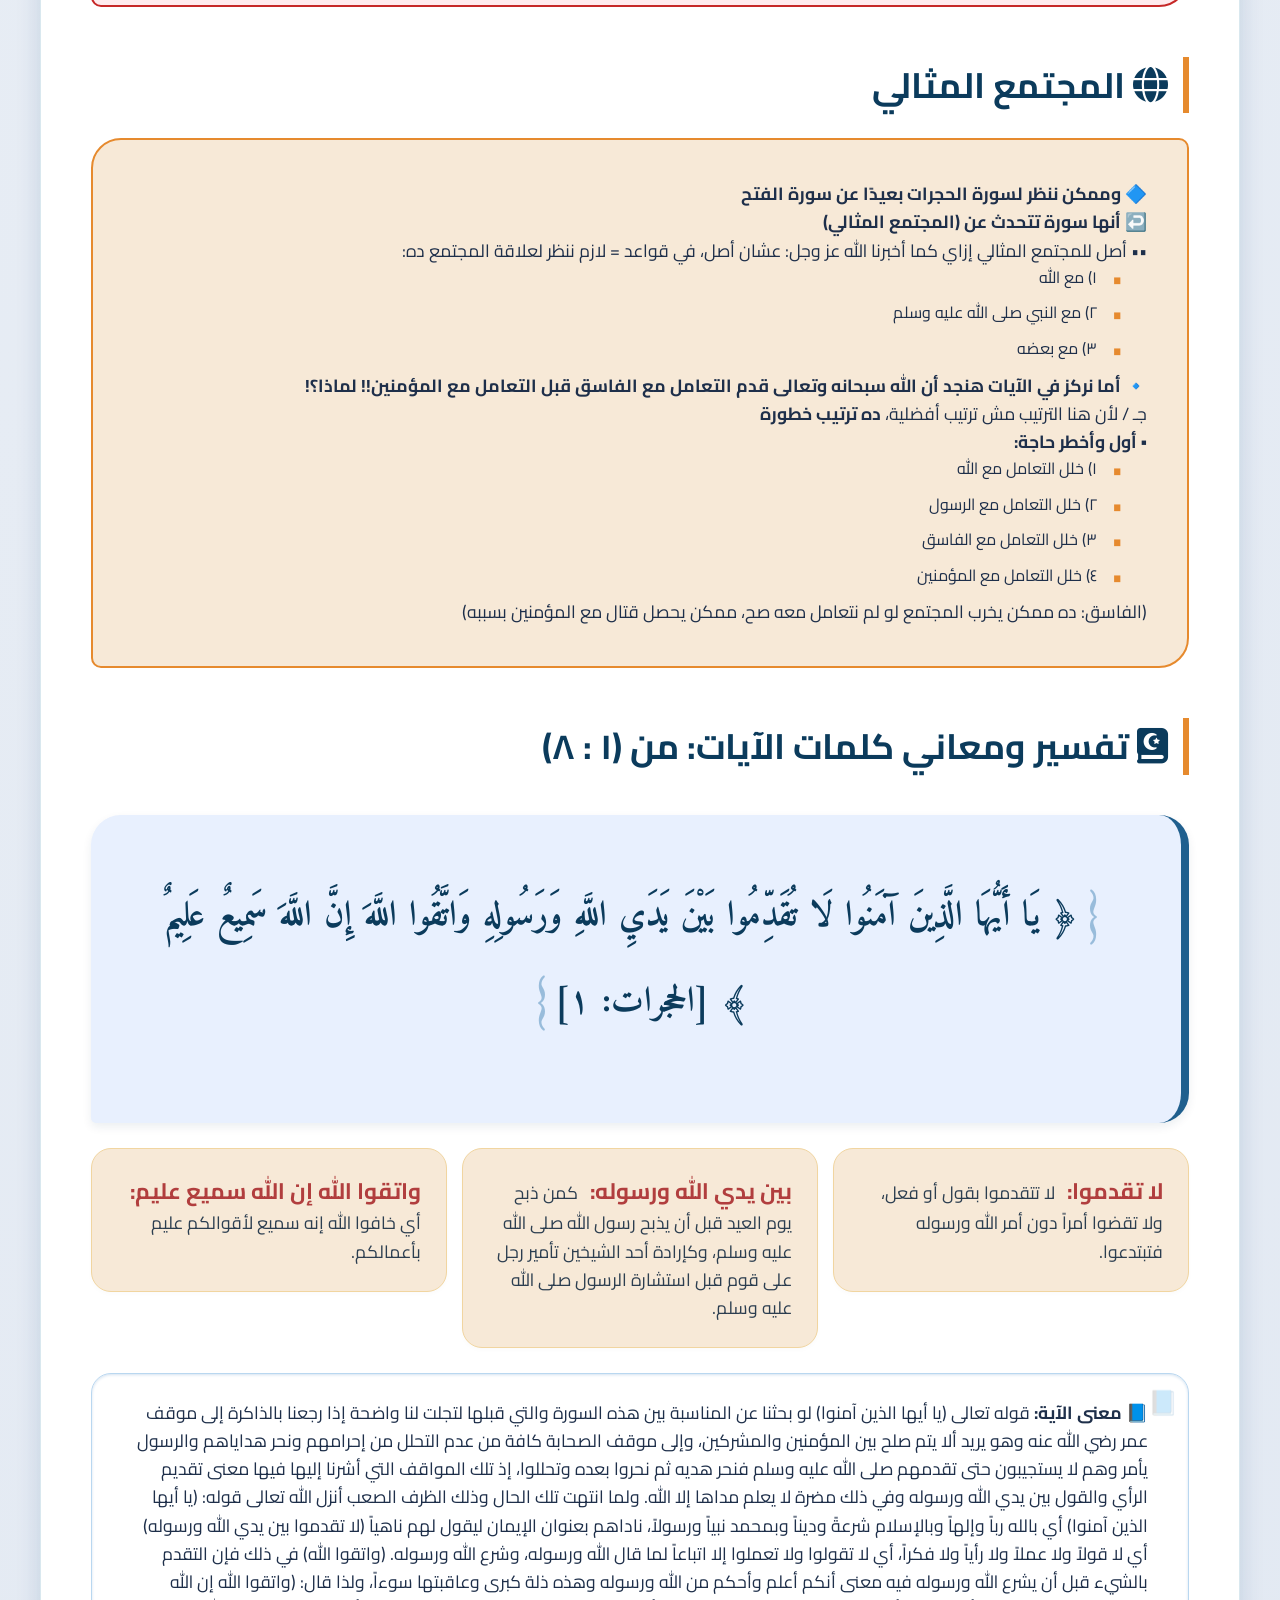
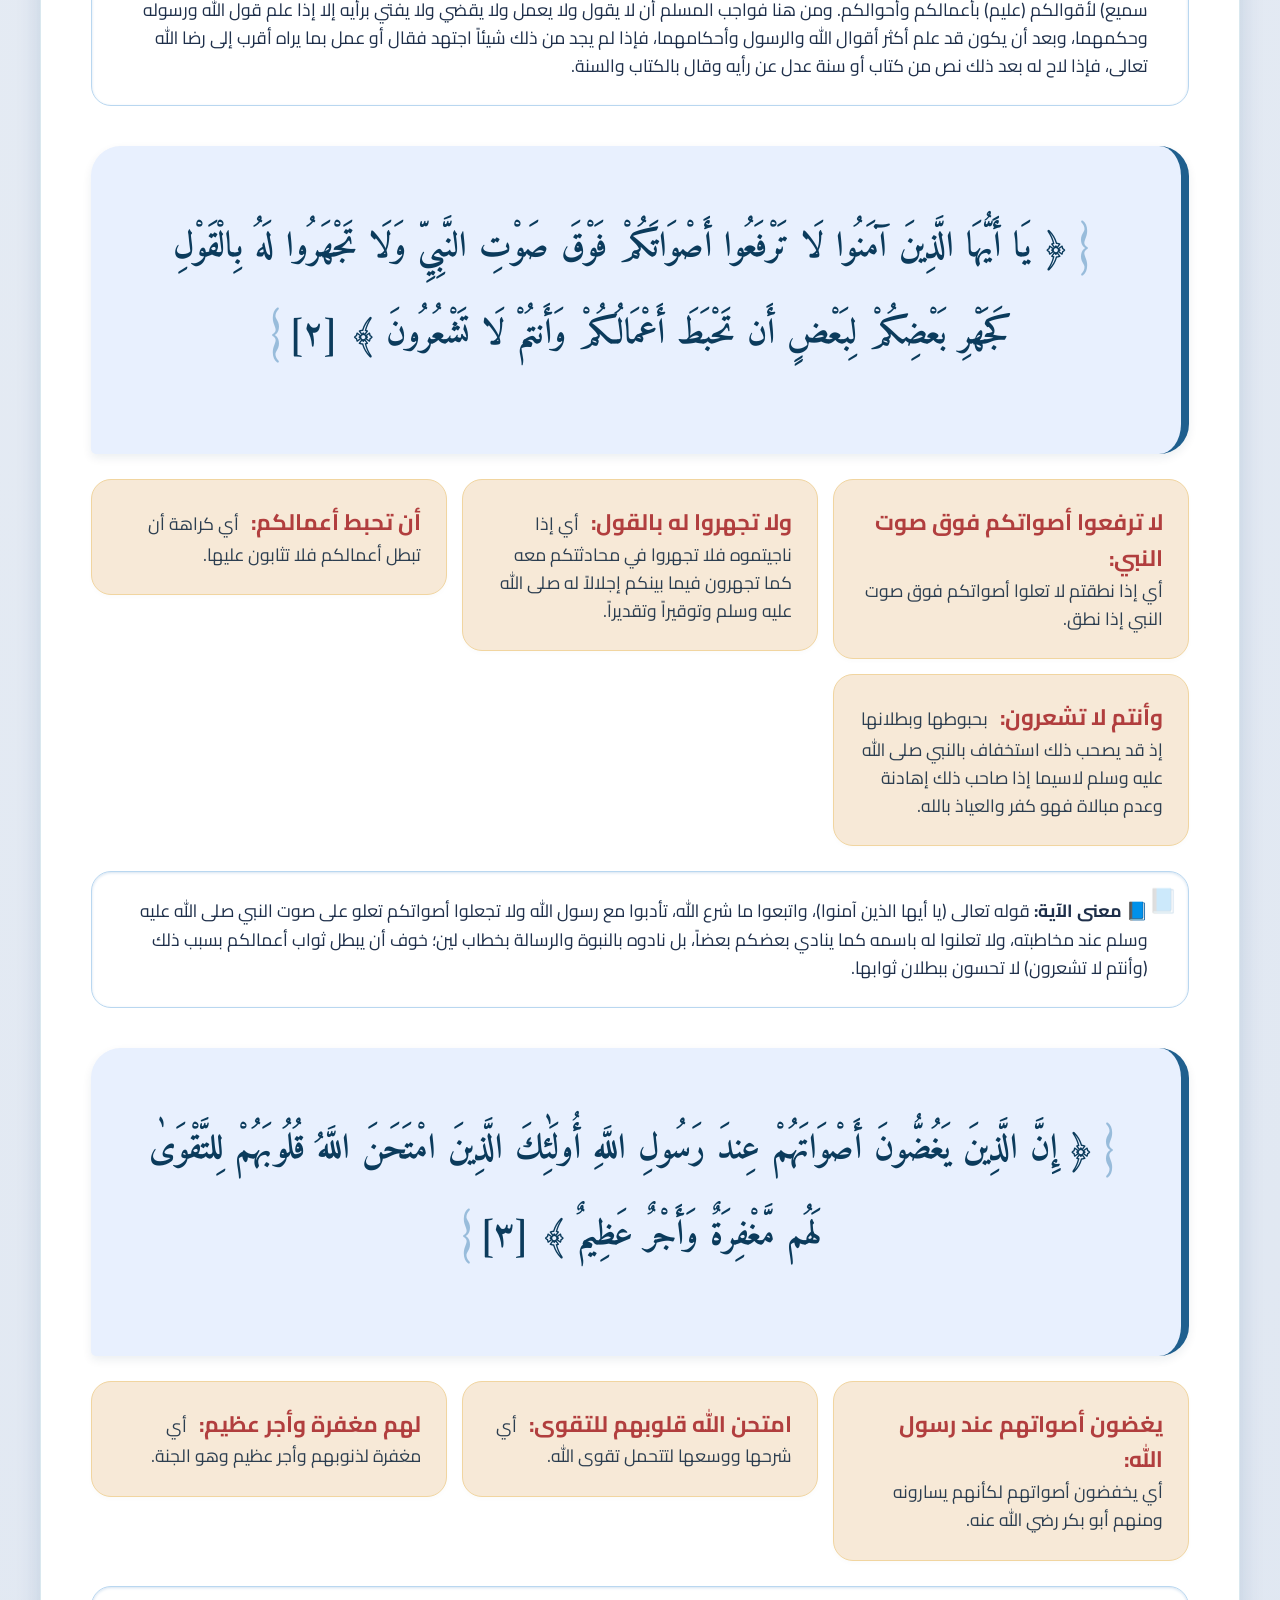
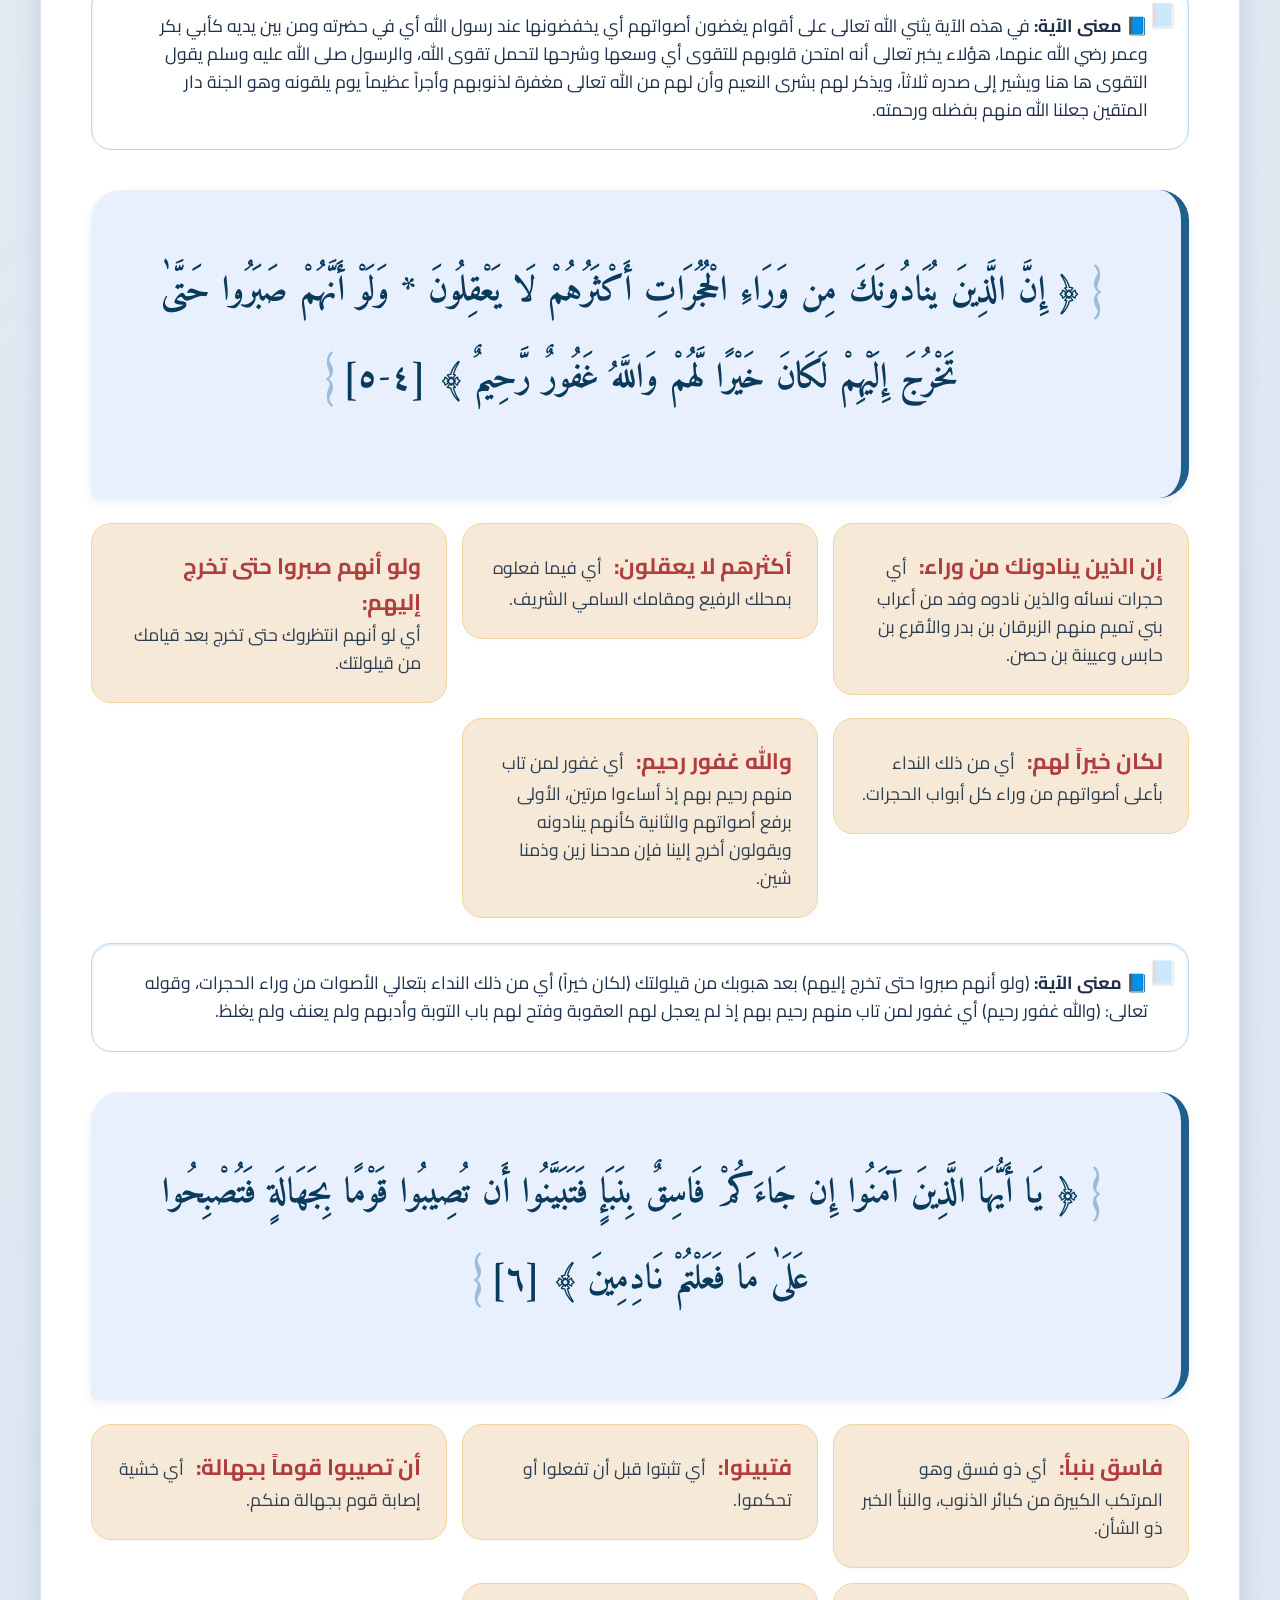
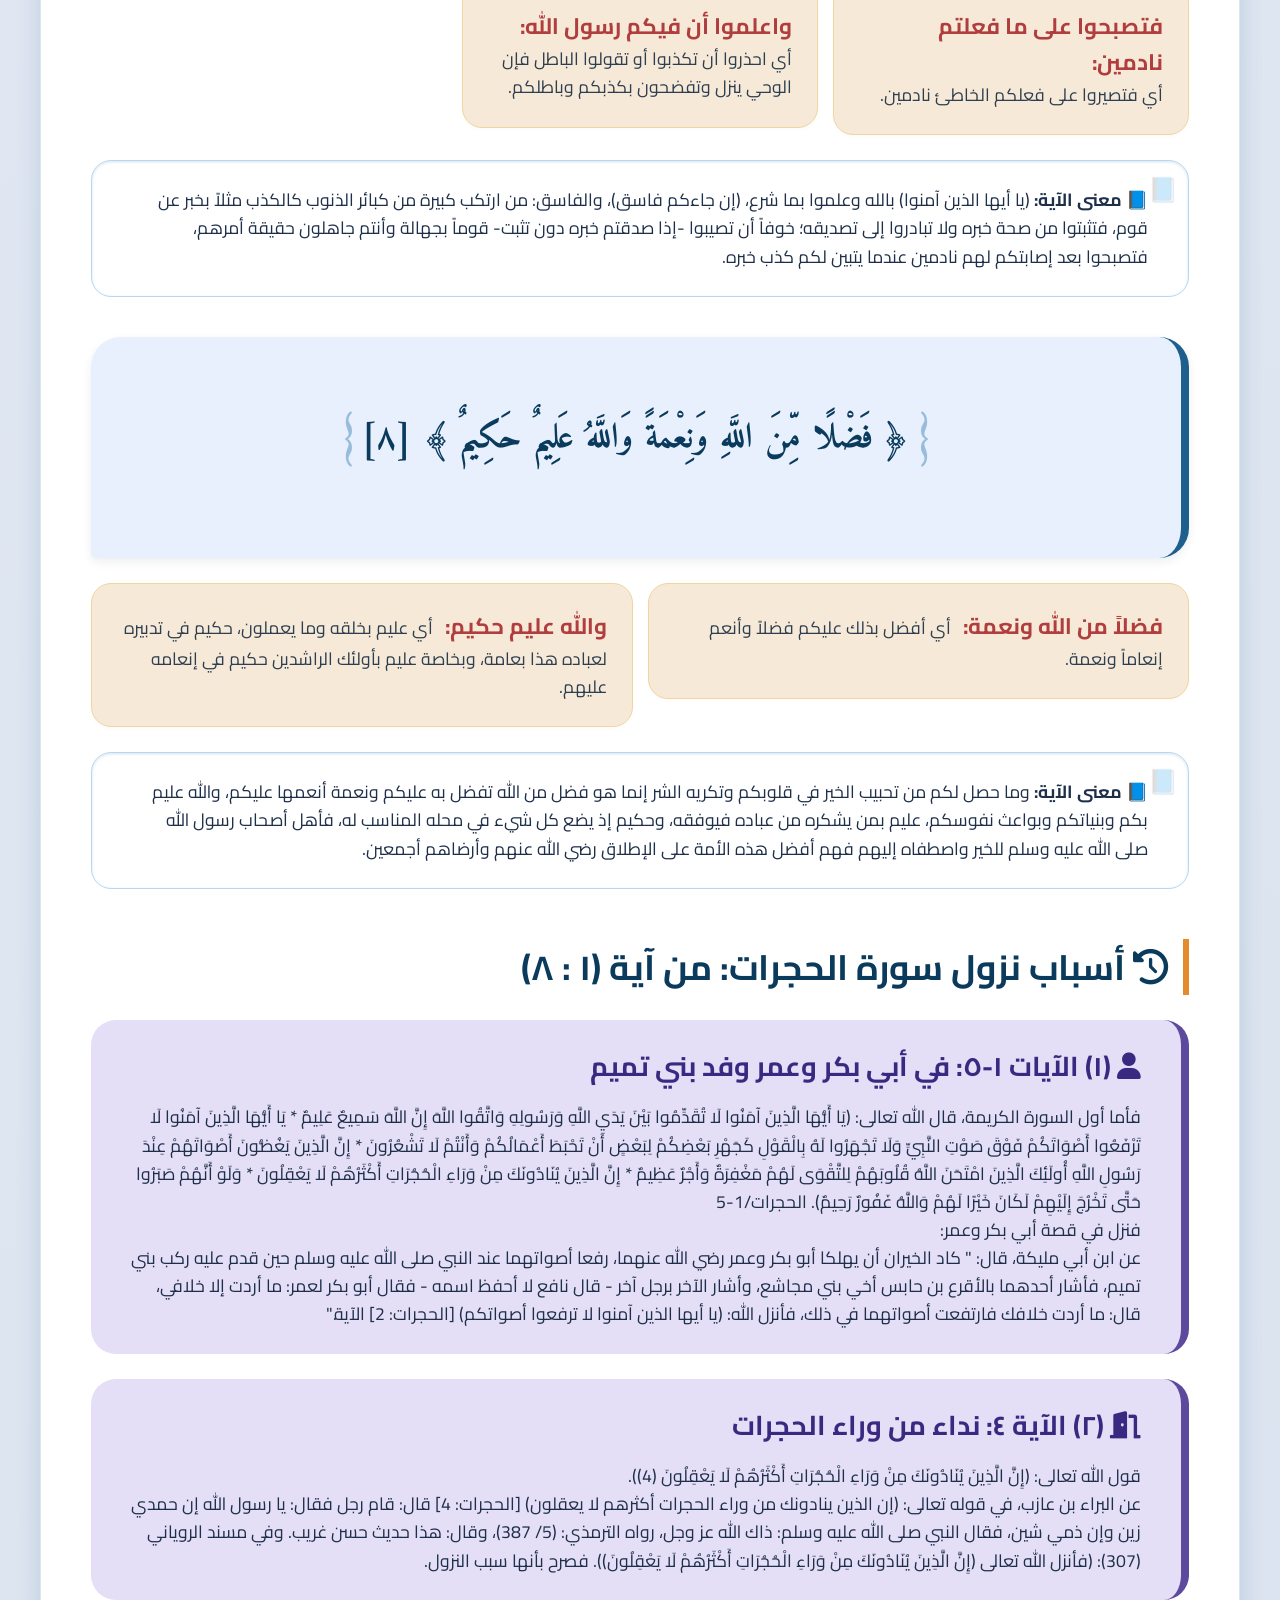
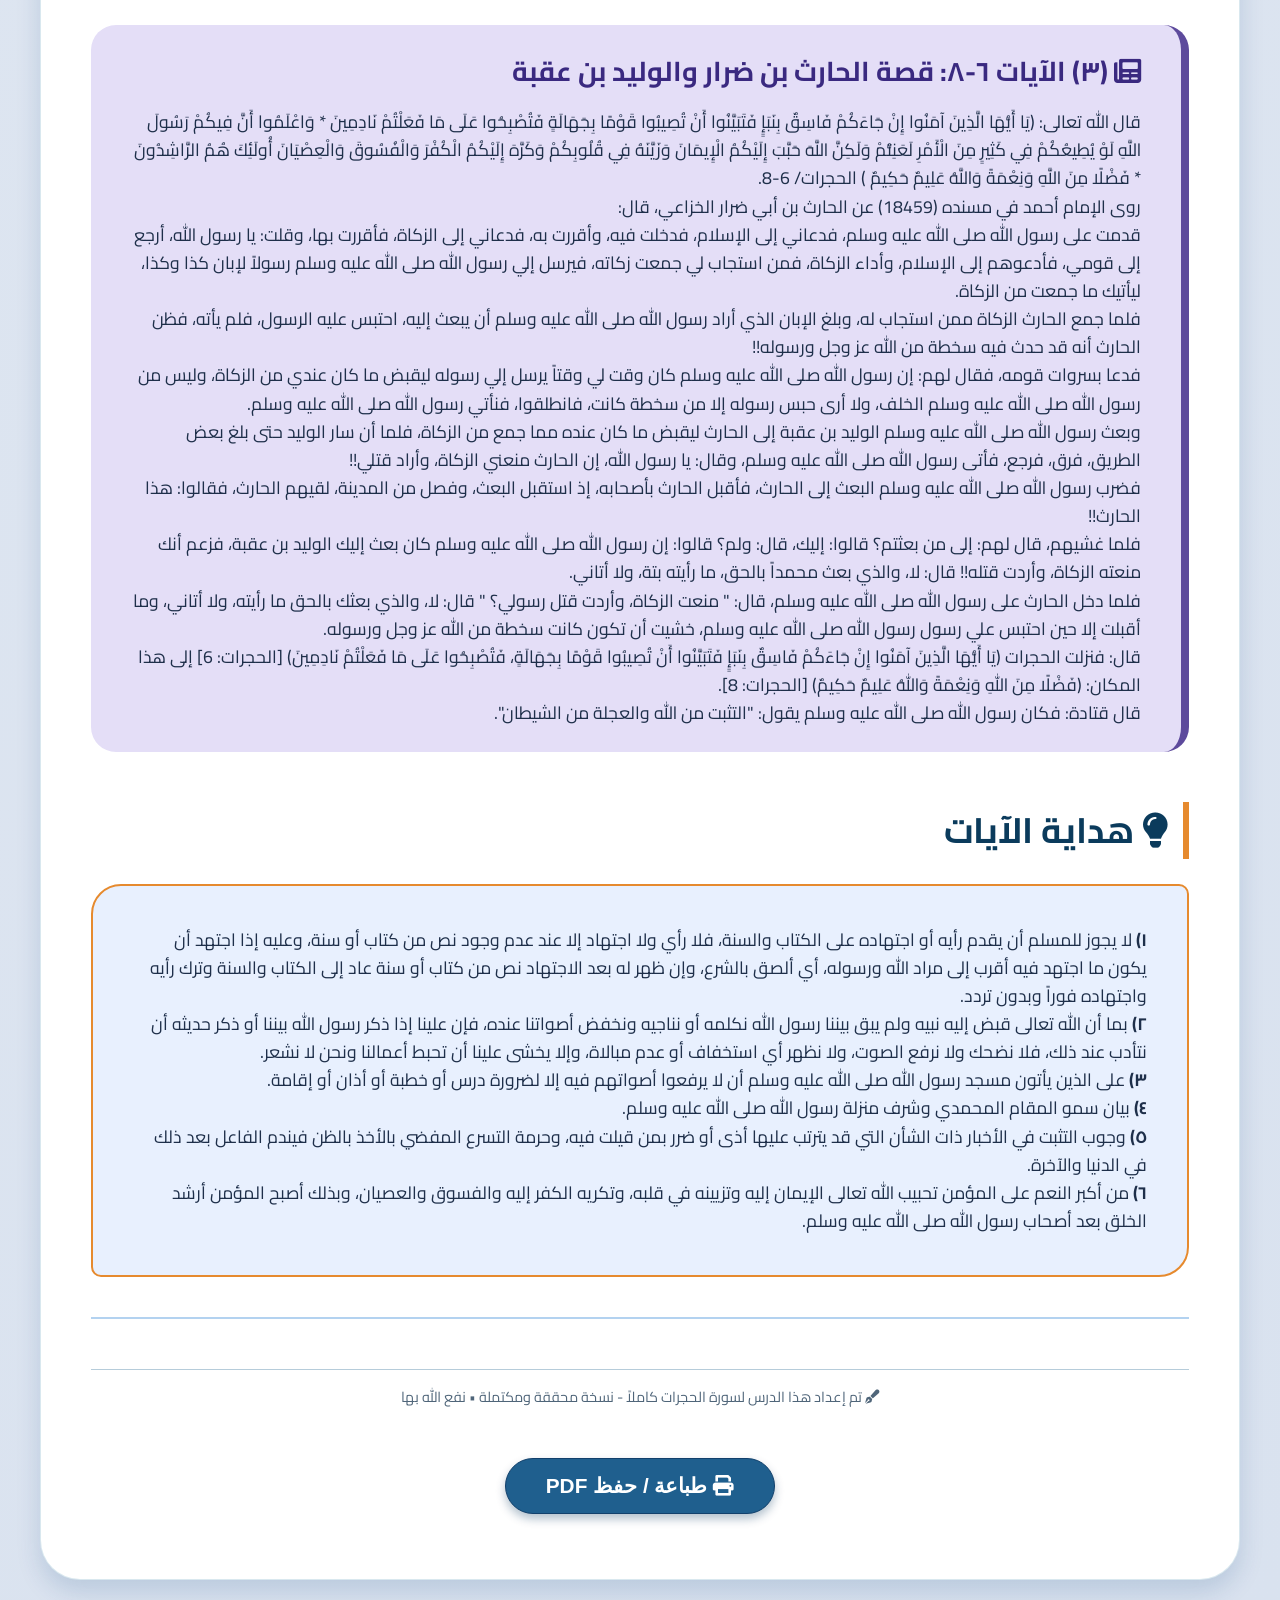
==== commit a622fea9: "Update HuguratPPT.html" ====
--- a/HuguratPPT.html
+++ b/HuguratPPT.html
@@ -3,7 +3,7 @@
 <head>
     <meta charset="UTF-8">
     <meta name="viewport" content="width=device-width, initial-scale=1.0, maximum-scale=1.5, user-scalable=yes">
-    <title>تفسير سورة الحجرات - درس متكامل</title>
+    <title>تفسير سورة الحجرات - الدرس الكامل</title>
     <!-- الخطوط العربية -->
     <link rel="preconnect" href="https://fonts.googleapis.com">
     <link rel="preconnect" href="https://fonts.gstatic.com" crossorigin>
@@ -538,6 +538,28 @@
             box-shadow: 0 2px 5px rgba(0,0,0,0.2);
         }
 
+        /* ===== قائمة منقطة ===== */
+        .styled-list {
+            list-style-type: none;
+            padding-right: var(--spacing-md);
+        }
+        
+        .styled-list li {
+            margin-bottom: var(--spacing-xs);
+            position: relative;
+            padding-right: 25px;
+        }
+        
+        .styled-list li::before {
+            content: "•";
+            color: var(--accent-warm);
+            font-weight: bold;
+            font-size: 1.5rem;
+            position: absolute;
+            right: 0;
+            top: -5px;
+        }
+
         /* ===== تحسينات للموبايل ===== */
         @media (max-width: 480px) {
             body {
@@ -606,12 +628,7 @@
             }
             
             .button-print {
-                padding: 15px 40px; /* مساحة لمس أكبر */
-            }
-            
-            .quick-btn {
-                min-width: 44px;
-                min-height: 44px;
+                padding: 15px 40px;
             }
         }
 
@@ -671,6 +688,22 @@
             -webkit-hyphens: auto;
             -ms-hyphens: auto;
             hyphens: auto;
+        }
+        
+        /* تنسيق خاص للنقاط */
+        .dot-point {
+            margin-bottom: 10px;
+            padding-right: 20px;
+            position: relative;
+        }
+        
+        .dot-point::before {
+            content: "•";
+            color: var(--accent-warm);
+            font-weight: bold;
+            font-size: 1.2rem;
+            position: absolute;
+            right: 0;
         }
     </style>
 </head>
@@ -694,160 +727,283 @@
             ← لفتح نافذة الطباعة وحفظ PDF
         </div>
 
+        <!-- ================ معلومات السورة الأساسية ================ -->
+        <div class="section-title"><i class="fas fa-info-circle"></i> معلومات عن سورة الحجرات</div>
+        
+        <div style="background: var(--primary-soft); padding: var(--spacing-lg); border-radius: var(--border-radius-md); margin-bottom: var(--spacing-lg);">
+            <p><strong>🔹 ترتيب السورة:</strong> هي السورة التاسعة والأربعون حسب ترتيب المصحف العثماني. وهي السورة الثامنة بعد المائة حسب ترتيب نزول السور. نزلت بعد سورة المجادلة وقبل سورة التحريم.</p>
+            <p><strong>🔹 زمن ومكان النزول:</strong> كان نزولها في السنة التاسعة للهجرة. وهي سورة مدنية باتفاق أهل العلم.</p>
+            <p><strong>🔹 عدد آياتها:</strong> عدد آياتها ثماني عشرة آية (18).</p>
+            <p><strong>🔹 موقعها في القرآن:</strong> تُعد من أول سور المفصّل.</p>
+        </div>
+        
+        <div style="background: #e4def7; padding: var(--spacing-lg); border-radius: var(--border-radius-md); margin-bottom: var(--spacing-lg);">
+            <p><strong>📝 تسميتها:</strong> ليس لها اسم آخر غير سورة الحجرات.</p>
+            <p><strong>📌 سبب التسمية:</strong> سُمّيت بهذا الاسم لأنه ذُكر فيها لفظ الحجرات، حيث نزلت في قصة نداء بني تميم (الأقرع بن حابس) لرسول الله ﷺ من وراء حجراته، فعرِفت بهذا الإسم.</p>
+        </div>
+
+        <!-- ================ وجه ارتباطها بسورة الفتح ================ -->
+        <div class="section-title"><i class="fas fa-link"></i> وجه ارتباطها بما قبلها (سورة الفتح)</div>
+        
+        <div class="insight-box" style="background: #d2f0f0;">
+            <p><strong>📖 أولًا: صلح الحديبية</strong></p>
+            <p>سورة الفتح تحدثت عن صلح الحديبية، وهو الصلح الذي تم بين النبي ﷺ وقريش.</p>
+            
+            <p><strong>⚔️ سبب الصلح:</strong> النبي صلى الله عليه وسلم أخذ الصحابة سنة ٦ هـ في ذي القعدة لكي يقوم بعمل عمرة، وكان العرف السائد أن أحداً لا يُمنَع من العمرة نهائياً مهما كان الخلاف. فالنبي صلى الله عليه وسلم أخذ ١٤٠٠ صحابي وراحوا يعملوا عمرة، فمنعتهم قريش من دخول مكة ومن أداء العمرة. ووقف النبي صلى الله عليه وسلم في مكان خارج مكة اسمه الحديبية.</p>
+            
+            <p>قريش أرسلت للنبي صلى الله عليه وسلم رسولاً من عندهم ليتم التفاهم بينه وبين رسول الله صلى الله عليه وسلم. وكان ممكن النبي صلى الله عليه وسلم يدخل ويحارب وكان العدد معه من الصحابة ليس قليلاً، وكان سينتصر كما ذكر في سورة الفتح: <span class="aya-text" style="font-size: 1.2rem; display: inline;">{ وَلَوْ قَاتَلَكُمُ الَّذِينَ كَفَرُوا لَوَلَّوُا الْأَدْبَارَ ثُمَّ لَا يَجِدُونَ وَلِيًّا وَلَا نَصِيرًا }</span> [الفتح: ٢٢]. ولكن النبي صلى الله عليه وسلم أحب أن يتم صلح بينه وبين قريش ولم يُرد فتح باب الحرب، وكان هذا له مصالح كبيرة على المسلمين.</p>
+            
+            <p><strong>واتفقوا في الآخر على الآتي:</strong></p>
+            <ul class="styled-list">
+                <li>المسلمين هيرجعوا المدينة وييجوا السنة القادمة يعملوا عمرة</li>
+                <li>هدنة ١٠ سنين بين قريش والمسلمين</li>
+            </ul>
+            <p>وتم الصلح في هذا المكان، لذلك سُمي بصلح الحديبية.</p>
+            
+            <p>في الآخر قريش خانت العهد والنبي صلى الله عليه وسلم فتح مكة ٨ هـ وكان عدد الجيش في فتح مكة ١٠ آلاف مقاتل. في أقل من سنتين كان مع النبي صلى الله عليه وسلم أكثر من ٥ أضعاف المسلمين تقريباً ٧ أضعاف، وهذا كان بسبب وقوف الحرب.</p>
+            
+            <p><strong>🕊️ نتائج الصلح:</strong> دخل الناس في دين الله أفواجاً، فانتشر الإسلام انتشاراً واسعاً، وظهر أثر هذا الصلح في تقوية المسلمين.</p>
+            
+            <p><strong>🕌 أحداث بعد الصلح:</strong> دخل النبي ﷺ مكة فاتحاً بعد ذلك، ثم جاءت وفود العرب تُعلن إسلامها.</p>
+        </div>
+
+        <!-- ================ سورة الفتح تتكلم عن أسباب النصر ================ -->
+        <div class="section-title"><i class="fas fa-trophy"></i> سورة الفتح: أسباب النصر</div>
+        
+        <div class="two-way-grid">
+            <div class="way-card">
+                <h3>🏆 سورة الفتح</h3>
+                <p><strong>تتحدث عن أسباب النصر:</strong> الإيمان بالله وتعظيم النبي ﷺ، واتباع أوامره</p>
+                <p class="aya-text" style="font-size: 1.2rem; margin: 10px 0;">{ لِّتُؤْمِنُوا بِاللَّهِ وَرَسُولِهِ وَتُعَزِّرُوهُ وَتُوَقِّرُوهُ وَتُسَبِّحُوهُ بُكْرَةً وَأَصِيلًا } [الفتح: ٩]</p>
+                <p>ومن ذلك تحقيق النصر للمؤمنين.</p>
+            </div>
+            <div class="way-card">
+                <h3>🌟 صفات الجيل المنتصر</h3>
+                <p>أوضحت سورة الفتح القواعد العامة، وهي التي مهّدت لبعض أخلاق وصفات الجيل نفسه الذي سينتصر، فقال تعالى في آخر آية من سورة الفتح:</p>
+                <p class="aya-text" style="font-size: 1.1rem;">{ مُّحَمَّدٌ رَّسُولُ اللَّهِ وَالَّذِينَ مَعَهُ أَشِدَّاءُ عَلَى الْكُفَّارِ رُحَمَاءُ بَيْنَهُمْ تَرَاهُمْ رُكَّعًا سُجَّدًا يَبْتَغُونَ فَضْلًا مِّنَ اللَّهِ وَرِضْوَانًا سِيمَاهُمْ فِي وُجُوهِهِم مِّنْ أَثَرِ السُّجُودِ ذَٰلِكَ مَثَلُهُمْ فِي التَّوْرَاةِ وَمَثَلُهُمْ فِي الْإِنجِيلِ كَزَرْعٍ أَخْرَجَ شَطْأَهُ فَآزَرَهُ فَاسْتَغْلَظَ فَاسْتَوَىٰ عَلَىٰ سُوقِهِ يُعْجِبُ الزُّرَّاعَ لِيَغِيظَ بِهِمُ الْكُفَّارَ وَعَدَ اللَّهُ الَّذِينَ آمَنُوا وَعَمِلُوا الصَّالِحَاتِ مِنْهُم مَّغْفِرَةً وَأَجْرًا عَظِيمًا } [الفتح: ٢٩]</p>
+                <p>ووصفهم بالقوة المجتمعة التي فيها: "تآخي، الترابط، الرحمة، الوحدة، والعدل...."</p>
+                <p>والجيل ده عشان ينتصر له شروط معينة: "الإيمان، الإتباع، الثقة بالله، الأفراد نفسهم علاقتهم بالله واتباع النبي، التآخي، التعاون،...."</p>
+            </div>
+        </div>
+
+        <!-- ================ سورة الحجرات بعدها ================ -->
+        <div class="insight-box" style="background: #f7e9d7;">
+            <p><strong>🔶 ثم جاءت سورة الحجرات بعدها لتقول: إزاي تحافظوا على المجتمع ده؟</strong></p>
+            <p>أو بتتكلم إزاي المجتمع يستمر على نصره، وإزاي ما يفقدش الفتح؟!</p>
+            
+            <p><strong>🔹 لما نبص على الشروط اللي في سورة الفتح 🔁 نجد التوجيهات في سورة الحجرات بتقول خلي بالك من عكس اللي قولته لك:</strong></p>
+            
+            <div class="dot-point"><strong>▪️ لما أجي أقولك في الفتح (لتؤمنوا بالله ورسوله وتعزروه وتوقروه)</strong> = أجي في الحجرات أقولك (لا تقدموا بين يدي الله ورسوله)</div>
+            <div class="dot-point"><strong>▪️ أقولك في الفتح (وتوقروه)</strong> = أجي أقولك في الحجرات (لا ترفعوا أصواتكم فوق صوت النبي)؛ لأنه بيضاد توقير النبي</div>
+            <div class="dot-point"><strong>▪️ لما أقولك في سورة الفتح: (كَزَرْعٍ أَخْرَجَ شَطْأَهُ فَآزَرَهُ فَاسْتَغْلَظَ فَاسْتَوَىٰ عَلَىٰ سُوقِهِ يُعْجِبُ الزُّرَّاعَ لِيَغِيظَ بِهِمُ الْكُفَّارَ.....)</strong> = أجي في الحجرات أقولك عشان نحافظ على ترابط المجتمع (إن جاءكم فاسق بنبإ فتبينوا ..) "السخرية، التنابز بالألقاب، اجتنبوا كثيراً من الظن..."</div>
+        </div>
+
+        <!-- ================ وعشان تحافظ على الترابط ================ -->
+        <div class="section-title"><i class="fas fa-handshake"></i> وعشان تحافظ على الترابط</div>
+        
+        <div class="way-card" style="margin-bottom: var(--spacing-md);">
+            <p><strong>↩️ لا تنحصروا في أنفسكم، فتقولنا سورة الحجرات:</strong></p>
+            <p class="aya-text" style="font-size: 1.3rem;">{يَا أَيُّهَا النَّاسُ إِنَّا خَلَقْنَاكُم مِّن ذَكَرٍ وَأُنثَىٰ وَجَعَلْنَاكُمْ شُعُوبًا وَقَبَائِلَ لِتَعَارَفُوا إِنَّ أَكْرَمَكُمْ عِندَ اللَّهِ أَتْقَاكُمْ إِنَّ اللَّهَ عَلِيمٌ خَبِيرٌ} [الحجرات: ١٣]</p>
+            
+            <p><strong>↩️ وتقول لنا سورة الحجرات: {إنما المؤمنون..}، مش بعد فترة النصر يكون اسم بدون معنى، إنما لازم نحافظ على معنى الإيمان دائمًا</strong></p>
+            <p class="aya-text" style="font-size: 1.3rem;">{ إِنَّمَا الْمُؤْمِنُونَ الَّذِينَ آمَنُوا بِاللَّهِ وَرَسُولِهِ ثُمَّ لَمْ يَرْتَابُوا وَجَاهَدُوا بِأَمْوَالِهِمْ وَأَنفُسِهِمْ فِي سَبِيلِ اللَّهِ أُولَٰئِكَ هُمُ الصَّادِقُونَ } [الحجرات: ١٥]</p>
+        </div>
+
+        <!-- ================ تحذير مهم ================ -->
+        <div class="insight-box" style="background: #ffebee; border-color: #c62828;">
+            <p style="font-size: 1.3rem; color: #b71c1c;"><i class="fas fa-exclamation-triangle"></i> ⚠️ واوعى بعد كل ده تتباهى بنفسك وتمن على الله أنا عملت وبعمل يا رب فتبوظ كل الفتح وترجع تاني لنقطة الصفر</p>
+            <p class="aya-text" style="font-size: 1.3rem;">{ يَمُنُّونَ عَلَيْكَ أَنْ أَسْلَمُوا قُل لَّا تَمُنُّوا عَلَيَّ إِسْلَامَكُم بَلِ اللَّهُ يَمُنُّ عَلَيْكُمْ أَنْ هَدَاكُمْ لِلْإِيمَانِ إِن كُنتُمْ صَادِقِينَ * إِنَّ اللَّهَ يَعْلَمُ غَيْبَ السَّمَاوَاتِ وَالْأَرْضِ وَاللَّهُ بَصِيرٌ بِمَا تَعْمَلُونَ } [الحجرات: ١٧-١٨]</p>
+        </div>
+
+        <!-- ================ الخلاصة: إيه ممكن يبوظ النصر ================ -->
+        <div class="section-title"><i class="fas fa-exclamation-circle"></i> سورة الحجرات تقول لنا</div>
+        
+        <div class="way-card" style="background: #ffebee; border-color: #c62828;">
+            <p><strong>🔶 خلي بالك بعد النصر ممكن كل ده يبوظ منك؛ بسبب:</strong></p>
+            <ul class="styled-list">
+                <li>١) عدم اتباع أمر الله</li>
+                <li>٢) قلة توقيرك للنبي صلى الله عليه وسلم</li>
+                <li>٣) بسبب قبول خبر الفاسق</li>
+                <li>٤) بسبب مشاكل ما بينكم "الغيبة، النميمة، السخرية، .."</li>
+            </ul>
+            <p><strong>فالأسباب دي تبوظ لكم الدنيا</strong></p>
+        </div>
+
+        <!-- ================ نظرة شاملة ================ -->
+        <div class="section-title"><i class="fas fa-globe"></i> المجتمع المثالي</div>
+        
+        <div class="way-card">
+            <p><strong>🔷 وممكن ننظر لسورة الحجرات بعيدًا عن سورة الفتح</strong></p>
+            <p><strong>↩️ أنها سورة تتحدث عن (المجتمع المثالي)</strong></p>
+            <p>•• أصل للمجتمع المثالي إزاي كما أخبرنا الله عز وجل: عشان أصل، في قواعد = لازم ننظر لعلاقة المجتمع ده:</p>
+            <ul class="styled-list">
+                <li>١) مع الله</li>
+                <li>٢) مع النبي صلى الله عليه وسلم</li>
+                <li>٣) مع بعضه</li>
+            </ul>
+            
+            <p><strong>🔹 أما نركز في الآيات هنجد أن الله سبحانه وتعالى قدم التعامل مع الفاسق قبل التعامل مع المؤمنين!! لماذا؟!</strong></p>
+            <p>جـ / لأن هنا الترتيب مش ترتيب أفضلية، <strong>ده ترتيب خطورة</strong></p>
+            
+            <p><strong>▪️ أول وأخطر حاجة:</strong></p>
+            <ul class="styled-list">
+                <li>١) خلل التعامل مع الله</li>
+                <li>٢) خلل التعامل مع الرسول</li>
+                <li>٣) خلل التعامل مع الفاسق</li>
+                <li>٤) خلل التعامل مع المؤمنين</li>
+            </ul>
+            <p>(الفاسق: ده ممكن يخرب المجتمع لو لم نتعامل معه صح، ممكن يحصل قتال مع المؤمنين بسببه)</p>
+        </div>
+
         <!-- ================ الآية 1 ================ -->
+        <div class="section-title"><i class="fas fa-quran"></i> تفسير ومعاني كلمات الآيات: من (١ : ٨)</div>
+        
         <div class="aya-card">
             <div class="aya-text">﴿ يَا أَيُّهَا الَّذِينَ آمَنُوا لَا تُقَدِّمُوا بَيْنَ يَدَيِ اللَّهِ وَرَسُولِهِ وَاتَّقُوا اللَّهَ إِنَّ اللَّهَ سَمِيعٌ عَلِيمٌ ﴾ [الحجرات: ١]</div>
         </div>
+        
         <div class="meanings-grid">
-            <div class="meaning-item"><strong>لا تقدموا:</strong> <span>لا تتقدموا بقول أو فعل، ولا تقضوا أمراً دون أمر الله ورسوله.</span></div>
-            <div class="meaning-item"><strong>بين يدي الله ورسوله:</strong> <span>كمن ذبح قبل النبي ﷺ، أو أراد تأمير أحد قبل استشارته.</span></div>
-            <div class="meaning-item"><strong>واتقوا الله إن الله سميع عليم:</strong> <span>خافوا الله فهو سميع لأقوالكم عليم بأعمالكم.</span></div>
-        </div>
+            <div class="meaning-item"><strong>لا تقدموا:</strong> <span>لا تتقدموا بقول أو فعل، ولا تقضوا أمراً دون أمر الله ورسوله فتبتدعوا.</span></div>
+            <div class="meaning-item"><strong>بين يدي الله ورسوله:</strong> <span>كمن ذبح يوم العيد قبل أن يذبح رسول الله صلى الله عليه وسلم، وكإرادة أحد الشيخين تأمير رجل على قوم قبل استشارة الرسول صلى الله عليه وسلم.</span></div>
+            <div class="meaning-item"><strong>واتقوا الله إن الله سميع عليم:</strong> <span>أي خافوا الله إنه سميع لأقوالكم عليم بأعمالكم.</span></div>
+        </div>
+        
         <div class="interpretation">
-            <strong>📘 معنى الآية:</strong> ناداهم الله بعنوان الإيمان ناهياً أن يقولوا أو يعملوا شيئاً قبل أن يشرع الله ورسوله، فإن التقدم بين يديه معنى أنكم أعلم من الله ورسوله -وحاشاكم- فاتقوا الله، فهو سميع عليم. واجب المسلم ألا يفتي أو يعمل حتى يعلم حكم الله ورسوله.
+            <strong>📘 معنى الآية:</strong> قوله تعالى (يا أيها الذين آمنوا) لو بحثنا عن المناسبة بين هذه السورة والتي قبلها لتجلت لنا واضحة إذا رجعنا بالذاكرة إلى موقف عمر رضي الله عنه وهو يريد ألا يتم صلح بين المؤمنين والمشركين، وإلى موقف الصحابة كافة من عدم التحلل من إحرامهم ونحر هداياهم والرسول يأمر وهم لا يستجيبون حتى تقدمهم صلى الله عليه وسلم فنحر هديه ثم نحروا بعده وتحللوا، إذ تلك المواقف التي أشرنا إليها فيها معنى تقديم الرأي والقول بين يدي الله ورسوله وفي ذلك مضرة لا يعلم مداها إلا الله. ولما انتهت تلك الحال وذلك الظرف الصعب أنزل الله تعالى قوله: (يا أيها الذين آمنوا) أي بالله رباً وإلهاً وبالإسلام شرعةً وديناً وبمحمد نبياً ورسولاً، ناداهم بعنوان الإيمان ليقول لهم ناهياً (لا تقدموا بين يدي الله ورسوله) أي لا قولاً ولا عملاً ولا رأياً ولا فكراً، أي لا تقولوا ولا تعملوا إلا اتباعاً لما قال الله ورسوله، وشرع الله ورسوله. (واتقوا الله) في ذلك فإن التقدم بالشيء قبل أن يشرع الله ورسوله فيه معنى أنكم أعلم وأحكم من الله ورسوله وهذه ذلة كبرى وعاقبتها سوءاً، ولذا قال: (واتقوا الله إن الله سميع) لأقوالكم (عليم) بأعمالكم وأحوالكم. ومن هنا فواجب المسلم أن لا يقول ولا يعمل ولا يقضي ولا يفتي برأيه إلا إذا علم قول الله ورسوله وحكمهما، وبعد أن يكون قد علم أكثر أقوال الله والرسول وأحكامهما، فإذا لم يجد من ذلك شيئاً اجتهد فقال أو عمل بما يراه أقرب إلى رضا الله تعالى، فإذا لاح له بعد ذلك نص من كتاب أو سنة عدل عن رأيه وقال بالكتاب والسنة.
         </div>
 
         <!-- ================ الآية 2 ================ -->
         <div class="aya-card">
             <div class="aya-text">﴿ يَا أَيُّهَا الَّذِينَ آمَنُوا لَا تَرْفَعُوا أَصْوَاتَكُمْ فَوْقَ صَوْتِ النَّبِيِّ وَلَا تَجْهَرُوا لَهُ بِالْقَوْلِ كَجَهْرِ بَعْضِكُمْ لِبَعْضٍ أَن تَحْبَطَ أَعْمَالُكُمْ وَأَنتُمْ لَا تَشْعُرُونَ ﴾ [٢]</div>
         </div>
+        
         <div class="meanings-grid">
-            <div class="meaning-item"><strong>لا ترفعوا أصواتكم:</strong> <span>إذا نطق النبي ﷺ لا تعلوا صوتكم فوق صوته.</span></div>
-            <div class="meaning-item"><strong>ولا تجهروا له بالقول كجهر بعضكم لبعض:</strong> <span>لا تخاطبوه باسمه مجرداً، بل بلين وتوقير.</span></div>
-            <div class="meaning-item"><strong>أن تحبط أعمالكم:</strong> <span>كراهة أن تبطل أعمالكم فلا تثابوا عليها.</span></div>
-            <div class="meaning-item"><strong>وأنتم لا تشعرون:</strong> <span>ببطلانها إن صاحب ذلك استخفاف أو عدم مبالاة.</span></div>
-        </div>
+            <div class="meaning-item"><strong>لا ترفعوا أصواتكم فوق صوت النبي:</strong> <span>أي إذا نطقتم لا تعلوا أصواتكم فوق صوت النبي إذا نطق.</span></div>
+            <div class="meaning-item"><strong>ولا تجهروا له بالقول:</strong> <span>أي إذا ناجيتموه فلا تجهروا في محادثتكم معه كما تجهرون فيما بينكم إجلالاً له صلى الله عليه وسلم وتوقيراً وتقديراً.</span></div>
+            <div class="meaning-item"><strong>أن تحبط أعمالكم:</strong> <span>أي كراهة أن تبطل أعمالكم فلا تثابون عليها.</span></div>
+            <div class="meaning-item"><strong>وأنتم لا تشعرون:</strong> <span>بحبوطها وبطلانها إذ قد يصحب ذلك استخفاف بالنبي صلى الله عليه وسلم لاسيما إذا صاحب ذلك إهادنة وعدم مبالاة فهو كفر والعياذ بالله.</span></div>
+        </div>
+        
         <div class="interpretation">
-            <strong>📘 معنى الآية:</strong> يا أيها المؤمنون، تأدبوا مع رسول الله ﷺ، لا ترفعوا أصواتكم فوق صوته، ولا تنادوه باسمه كما ينادي بعضكم بعضاً، بل نادوه بالنبوة والرسالة، خوفاً من حبوط أعمالكم بسبب عدم التوقير وأنتم لا تشعرون.
+            <strong>📘 معنى الآية:</strong> قوله تعالى (يا أيها الذين آمنوا)، واتبعوا ما شرع الله، تأدبوا مع رسول الله ولا تجعلوا أصواتكم تعلو على صوت النبي صلى الله عليه وسلم عند مخاطبته، ولا تعلنوا له باسمه كما ينادي بعضكم بعضاً، بل نادوه بالنبوة والرسالة بخطاب لين؛ خوف أن يبطل ثواب أعمالكم بسبب ذلك (وأنتم لا تشعرون) لا تحسون ببطلان ثوابها.
         </div>
 
         <!-- ================ الآية 3 ================ -->
         <div class="aya-card">
             <div class="aya-text">﴿ إِنَّ الَّذِينَ يَغُضُّونَ أَصْوَاتَهُمْ عِندَ رَسُولِ اللَّهِ أُولَٰئِكَ الَّذِينَ امْتَحَنَ اللَّهُ قُلُوبَهُمْ لِلتَّقْوَىٰ لَهُم مَّغْفِرَةٌ وَأَجْرٌ عَظِيمٌ ﴾ [٣]</div>
         </div>
+        
         <div class="meanings-grid">
-            <div class="meaning-item"><strong>يغضون أصواتهم:</strong> <span>يخفضونها عند رسول الله كأنهم يسارّونه.</span></div>
-            <div class="meaning-item"><strong>امتحن الله قلوبهم للتقوى:</strong> <span>وسعها وشرحها لتحمل تقوى الله.</span></div>
-            <div class="meaning-item"><strong>لهم مغفرة وأجر عظيم:</strong> <span>مغفرة لذنوبهم وأجر عظيم هو الجنة.</span></div>
-        </div>
+            <div class="meaning-item"><strong>يغضون أصواتهم عند رسول الله:</strong> <span>أي يخفضون أصواتهم لكأنهم يسارونه ومنهم أبو بكر رضي الله عنه.</span></div>
+            <div class="meaning-item"><strong>امتحن الله قلوبهم للتقوى:</strong> <span>أي شرحها ووسعها لتتحمل تقوى الله.</span></div>
+            <div class="meaning-item"><strong>لهم مغفرة وأجر عظيم:</strong> <span>أي مغفرة لذنوبهم وأجر عظيم وهو الجنة.</span></div>
+        </div>
+        
         <div class="interpretation">
-            <strong>📘 معنى الآية:</strong> يثني الله على من يخفضون أصواتهم عند رسول الله، كأبي بكر وعمر، أولئك الذين شرح الله صدورهم للتقوى، لهم مغفرة وأجر عظيم.
+            <strong>📘 معنى الآية:</strong> في هذه الآية يثني الله تعالى على أقوام يغضون أصواتهم أي يخفضونها عند رسول الله أي في حضرته ومن بين يديه كأبي بكر وعمر رضي الله عنهما، هؤلاء يخبر تعالى أنه امتحن قلوبهم للتقوى أي وسعها وشرحها لتحمل تقوى الله، والرسول صلى الله عليه وسلم يقول التقوى ها هنا ويشير إلى صدره ثلاثاً، ويذكر لهم بشرى النعيم وأن لهم من الله تعالى مغفرة لذنوبهم وأجراً عظيماً يوم يلقونه وهو الجنة دار المتقين جعلنا الله منهم بفضله ورحمته.
         </div>
 
         <!-- ================ الآية 4-5 ================ -->
         <div class="aya-card">
             <div class="aya-text">﴿ إِنَّ الَّذِينَ يُنَادُونَكَ مِن وَرَاءِ الْحُجُرَاتِ أَكْثَرُهُمْ لَا يَعْقِلُونَ * وَلَوْ أَنَّهُمْ صَبَرُوا حَتَّىٰ تَخْرُجَ إِلَيْهِمْ لَكَانَ خَيْرًا لَّهُمْ وَاللَّهُ غَفُورٌ رَّحِيمٌ ﴾ [٤-٥]</div>
         </div>
+        
         <div class="meanings-grid">
-            <div class="meaning-item"><strong>الحجرات:</strong> <span>حجرات أمهات المؤمنين، ناداه وفد بني تميم من خارجها.</span></div>
-            <div class="meaning-item"><strong>لا يعقلون:</strong> <span>ما فعلوه من عدم مراعاة الأدب مع مقامك الشريف.</span></div>
-            <div class="meaning-item"><strong>صبروا حتى تخرج إليهم:</strong> <span>لو انتظروا حتى تخرج لهم لكان خيراً.</span></div>
-        </div>
+            <div class="meaning-item"><strong>إن الذين ينادونك من وراء:</strong> <span>أي حجرات نسائه والذين نادوه وفد من أعراب بني تميم منهم الزبرقان بن بدر والأقرع بن حابس وعيينة بن حصن.</span></div>
+            <div class="meaning-item"><strong>أكثرهم لا يعقلون:</strong> <span>أي فيما فعلوه بمحلك الرفيع ومقامك السامي الشريف.</span></div>
+            <div class="meaning-item"><strong>ولو أنهم صبروا حتى تخرج إليهم:</strong> <span>أي لو أنهم انتظروك حتى تخرج بعد قيامك من قيلولتك.</span></div>
+            <div class="meaning-item"><strong>لكان خيراً لهم:</strong> <span>أي من ذلك النداء بأعلى أصواتهم من وراء كل أبواب الحجرات.</span></div>
+            <div class="meaning-item"><strong>والله غفور رحيم:</strong> <span>أي غفور لمن تاب منهم رحيم بهم إذ أساءوا مرتين، الأولى برفع أصواتهم والثانية كأنهم ينادونه ويقولون أخرج إلينا فإن مدحنا زين وذمنا شين.</span></div>
+        </div>
+        
         <div class="interpretation">
-            <strong>📘 معنى الآية:</strong> الذين ينادونك من وراء الحجرات بصوت مرتفع أكثرهم يجهلون مكانتك، ولو صبروا حتى تخرج إليهم لكان أفضل، والله غفور رحيم لمن تاب.
+            <strong>📘 معنى الآية:</strong> (ولو أنهم صبروا حتى تخرج إليهم) بعد هبوبك من قيلولتك (لكان خيراً) أي من ذلك النداء بتعالي الأصوات من وراء الحجرات، وقوله تعالى: (والله غفور رحيم) أي غفور لمن تاب منهم رحيم بهم إذ لم يعجل لهم العقوبة وفتح لهم باب التوبة وأدبهم ولم يعنف ولم يغلظ.
         </div>
 
         <!-- ================ الآية 6 ================ -->
         <div class="aya-card">
             <div class="aya-text">﴿ يَا أَيُّهَا الَّذِينَ آمَنُوا إِن جَاءَكُمْ فَاسِقٌ بِنَبَإٍ فَتَبَيَّنُوا أَن تُصِيبُوا قَوْمًا بِجَهَالَةٍ فَتُصْبِحُوا عَلَىٰ مَا فَعَلْتُمْ نَادِمِينَ ﴾ [٦]</div>
         </div>
+        
         <div class="meanings-grid">
-            <div class="meaning-item"><strong>فاسق بنبأ:</strong> <span>مرتكب كبيرة ينبئكم بخبر ذي شأن.</span></div>
-            <div class="meaning-item"><strong>فتبينوا:</strong> <span>تثبتوا قبل الحكم أو الفعل.</span></div>
-            <div class="meaning-item"><strong>أن تصيبوا قومًا بجهالة:</strong> <span>خشية أن تلحقوا الأذى بقوم عن جهل.</span></div>
-        </div>
+            <div class="meaning-item"><strong>فاسق بنبأ:</strong> <span>أي ذو فسق وهو المرتكب الكبيرة من كبائر الذنوب، والنبأ الخبر ذو الشأن.</span></div>
+            <div class="meaning-item"><strong>فتبينوا:</strong> <span>أي تثبتوا قبل أن تفعلوا أو تحكموا.</span></div>
+            <div class="meaning-item"><strong>أن تصيبوا قوماً بجهالة:</strong> <span>أي خشية إصابة قوم بجهالة منكم.</span></div>
+            <div class="meaning-item"><strong>فتصبحوا على ما فعلتم نادمين:</strong> <span>أي فتصيروا على فعلكم الخاطئ نادمين.</span></div>
+            <div class="meaning-item"><strong>واعلموا أن فيكم رسول الله:</strong> <span>أي احذروا أن تكذبوا أو تقولوا الباطل فإن الوحي ينزل وتفضحون بكذبكم وباطلكم.</span></div>
+        </div>
+        
         <div class="interpretation">
-            <strong>📘 معنى الآية:</strong> إن جاءكم رجل فاسق (كذاب أو مرتكب كبيرة) بخبر، فتثبتوا من صدقه، لئلا تصيبوا قومًا بريئين بجهالة فتصبحوا نادمين. وقد نزلت في قصة الوليد بن عقبة مع الحارث بن ضرار.
-        </div>
-
-        <!-- ================ روابط السورة بالفتح والمجتمع المثالي ================ -->
+            <strong>📘 معنى الآية:</strong> (يا أيها الذين آمنوا) بالله وعلموا بما شرع، (إن جاءكم فاسق)، والفاسق: من ارتكب كبيرة من كبائر الذنوب كالكذب مثلاً بخبر عن قوم، فتثبتوا من صحة خبره ولا تبادروا إلى تصديقه؛ خوفاً أن تصيبوا -إذا صدقتم خبره دون تثبت- قوماً بجهالة وأنتم جاهلون حقيقة أمرهم، فتصبحوا بعد إصابتكم لهم نادمين عندما يتبين لكم كذب خبره.
+        </div>
+
+        <!-- ================ الآية 8 ================ -->
+        <div class="aya-card">
+            <div class="aya-text">﴿ فَضْلًا مِّنَ اللَّهِ وَنِعْمَةً وَاللَّهُ عَلِيمٌ حَكِيمٌ ﴾ [٨]</div>
+        </div>
+        
+        <div class="meanings-grid">
+            <div class="meaning-item"><strong>فضلاً من الله ونعمة:</strong> <span>أي أفضل بذلك عليكم فضلاً وأنعم إنعاماً ونعمة.</span></div>
+            <div class="meaning-item"><strong>والله عليم حكيم:</strong> <span>أي عليم بخلقه وما يعملون، حكيم في تدبيره لعباده هذا بعامة، وبخاصة عليم بأولئك الراشدين حكيم في إنعامه عليهم.</span></div>
+        </div>
+        
+        <div class="interpretation">
+            <strong>📘 معنى الآية:</strong> وما حصل لكم من تحبيب الخير في قلوبكم وتكريه الشر إنما هو فضل من الله تفضل به عليكم ونعمة أنعمها عليكم، والله عليم بكم وبنياتكم وبواعث نفوسكم، عليم بمن يشكره من عباده فيوفقه، وحكيم إذ يضع كل شيء في محله المناسب له، فأهل أصحاب رسول الله صلى الله عليه وسلم للخير واصطفاه إليهم فهم أفضل هذه الأمة على الإطلاق رضي الله عنهم وأرضاهم أجمعين.
+        </div>
+
+        <!-- ================ أسباب النزول ================ -->
+        <div class="section-title"><i class="fas fa-history"></i> أسباب نزول سورة الحجرات: من آية (١ : ٨)</div>
+
+        <div class="revelation-box">
+            <h4><i class="fas fa-user"></i> (١) الآيات ١-٥: في أبي بكر وعمر وفد بني تميم</h4>
+            <p>فأما أول السورة الكريمة، قال الله تعالى: (يَا أَيُّهَا الَّذِينَ آمَنُوا لَا تُقَدِّمُوا بَيْنَ يَدَيِ اللَّهِ وَرَسُولِهِ وَاتَّقُوا اللَّهَ إِنَّ اللَّهَ سَمِيعٌ عَلِيمٌ * يَا أَيُّهَا الَّذِينَ آمَنُوا لَا تَرْفَعُوا أَصْوَاتَكُمْ فَوْقَ صَوْتِ النَّبِيِّ وَلَا تَجْهَرُوا لَهُ بِالْقَوْلِ كَجَهْرِ بَعْضِكُمْ لِبَعْضٍ أَنْ تَحْبَطَ أَعْمَالُكُمْ وَأَنْتُمْ لَا تَشْعُرُونَ * إِنَّ الَّذِينَ يَغُضُّونَ أَصْوَاتَهُمْ عِنْدَ رَسُولِ اللَّهِ أُولَئِكَ الَّذِينَ امْتَحَنَ اللَّهُ قُلُوبَهُمْ لِلتَّقْوَى لَهُمْ مَغْفِرَةٌ وَأَجْرٌ عَظِيمٌ * إِنَّ الَّذِينَ يُنَادُونَكَ مِنْ وَرَاءِ الْحُجُرَاتِ أَكْثَرُهُمْ لَا يَعْقِلُونَ * وَلَوْ أَنَّهُمْ صَبَرُوا حَتَّى تَخْرُجَ إِلَيْهِمْ لَكَانَ خَيْرًا لَهُمْ وَاللَّهُ غَفُورٌ رَحِيمٌ). الحجرات/1-5</p>
+            <p>فنزل في قصة أبي بكر وعمر:</p>
+            <p>عن ابن أبي مليكة، قال: " كاد الخيران أن يهلكا أبو بكر وعمر رضي الله عنهما، رفعا أصواتهما عند النبي صلى الله عليه وسلم حين قدم عليه ركب بني تميم، فأشار أحدهما بالأقرع بن حابس أخي بني مجاشع، وأشار الآخر برجل آخر - قال نافع لا أحفظ اسمه - فقال أبو بكر لعمر: ما أردت إلا خلافي، قال: ما أردت خلافك فارتفعت أصواتهما في ذلك، فأنزل الله: (يا أيها الذين آمنوا لا ترفعوا أصواتكم) [الحجرات: 2] الآية."</p>
+        </div>
+
+        <div class="revelation-box">
+            <h4><i class="fas fa-door-open"></i> (٢) الآية ٤: نداء من وراء الحجرات</h4>
+            <p>قول الله تعالى: (إِنَّ الَّذِينَ يُنَادُونَكَ مِنْ وَرَاءِ الْحُجُرَاتِ أَكْثَرُهُمْ لَا يَعْقِلُونَ (4)).</p>
+            <p>عن البراء بن عازب، في قوله تعالى: (إن الذين ينادونك من وراء الحجرات أكثرهم لا يعقلون) [الحجرات: 4] قال: قام رجل فقال: يا رسول الله إن حمدي زين وإن ذمي شين، فقال النبي صلى الله عليه وسلم: ذاك الله عز وجل، رواه الترمذي: (5/ 387)، وقال: هذا حديث حسن غريب. وفي مسند الروياني (307): (فأنزل الله تعالى (إِنَّ الَّذِينَ يُنَادُونَكَ مِنْ وَرَاءِ الْحُجُرَاتِ أَكْثَرُهُمْ لَا يَعْقِلُونَ)). فصرح بأنها سبب النزول.</p>
+        </div>
+
+        <div class="revelation-box">
+            <h4><i class="fas fa-newspaper"></i> (٣) الآيات ٦-٨: قصة الحارث بن ضرار والوليد بن عقبة</h4>
+            <p>قال الله تعالى: (يَا أَيُّهَا الَّذِينَ آمَنُوا إِنْ جَاءَكُمْ فَاسِقٌ بِنَبَإٍ فَتَبَيَّنُوا أَنْ تُصِيبُوا قَوْمًا بِجَهَالَةٍ فَتُصْبِحُوا عَلَى مَا فَعَلْتُمْ نَادِمِينَ * وَاعْلَمُوا أَنَّ فِيكُمْ رَسُولَ اللَّهِ لَوْ يُطِيعُكُمْ فِي كَثِيرٍ مِنَ الْأَمْرِ لَعَنِتُّمْ وَلَكِنَّ اللَّهَ حَبَّبَ إِلَيْكُمُ الْإِيمَانَ وَزَيَّنَهُ فِي قُلُوبِكُمْ وَكَرَّهَ إِلَيْكُمُ الْكُفْرَ وَالْفُسُوقَ وَالْعِصْيَانَ أُولَئِكَ هُمُ الرَّاشِدُونَ * فَضْلًا مِنَ اللَّهِ وَنِعْمَةً وَاللَّهُ عَلِيمٌ حَكِيمٌ ) الحجرات/ 6-8.</p>
+            <p>روى الإمام أحمد في مسنده (18459) عن الحارث بن أبي ضرار الخزاعي، قال:</p>
+            <p>قدمت على رسول الله صلى الله عليه وسلم، فدعاني إلى الإسلام، فدخلت فيه، وأقررت به، فدعاني إلى الزكاة، فأقررت بها، وقلت: يا رسول الله، أرجع إلى قومي، فأدعوهم إلى الإسلام، وأداء الزكاة، فمن استجاب لي جمعت زكاته، فيرسل إلي رسول الله صلى الله عليه وسلم رسولاً لإبان كذا وكذا، ليأتيك ما جمعت من الزكاة.</p>
+            <p>فلما جمع الحارث الزكاة ممن استجاب له، وبلغ الإبان الذي أراد رسول الله صلى الله عليه وسلم أن يبعث إليه، احتبس عليه الرسول، فلم يأته، فظن الحارث أنه قد حدث فيه سخطة من الله عز وجل ورسوله!!</p>
+            <p>فدعا بسروات قومه، فقال لهم: إن رسول الله صلى الله عليه وسلم كان وقت لي وقتاً يرسل إلي رسوله ليقبض ما كان عندي من الزكاة، وليس من رسول الله صلى الله عليه وسلم الخلف، ولا أرى حبس رسوله إلا من سخطة كانت، فانطلقوا، فنأتي رسول الله صلى الله عليه وسلم.</p>
+            <p>وبعث رسول الله صلى الله عليه وسلم الوليد بن عقبة إلى الحارث ليقبض ما كان عنده مما جمع من الزكاة، فلما أن سار الوليد حتى بلغ بعض الطريق، فرق، فرجع، فأتى رسول الله صلى الله عليه وسلم، وقال: يا رسول الله، إن الحارث منعني الزكاة، وأراد قتلي!!</p>
+            <p>فضرب رسول الله صلى الله عليه وسلم البعث إلى الحارث، فأقبل الحارث بأصحابه، إذ استقبل البعث، وفصل من المدينة، لقيهم الحارث، فقالوا: هذا الحارث!!</p>
+            <p>فلما غشيهم، قال لهم: إلى من بعثتم؟ قالوا: إليك، قال: ولم؟ قالوا: إن رسول الله صلى الله عليه وسلم كان بعث إليك الوليد بن عقبة، فزعم أنك منعته الزكاة، وأردت قتله!! قال: لا، والذي بعث محمداً بالحق، ما رأيته بتة، ولا أتاني.</p>
+            <p>فلما دخل الحارث على رسول الله صلى الله عليه وسلم، قال: " منعت الزكاة، وأردت قتل رسولي؟ " قال: لا، والذي بعثك بالحق ما رأيته، ولا أتاني، وما أقبلت إلا حين احتبس علي رسول رسول الله صلى الله عليه وسلم، خشيت أن تكون كانت سخطة من الله عز وجل ورسوله.</p>
+            <p>قال: فنزلت الحجرات (يَا أَيُّهَا الَّذِينَ آمَنُوا إِنْ جَاءَكُمْ فَاسِقٌ بِنَبَإٍ فَتَبَيَّنُوا أَنْ تُصِيبُوا قَوْمًا بِجَهَالَةٍ، فَتُصْبِحُوا عَلَى مَا فَعَلْتُمْ نَادِمِينَ) [الحجرات: 6] إلى هذا المكان: (فَضْلًا مِنَ اللهِ وَنِعْمَةً وَاللهُ عَلِيمٌ حَكِيمٌ) [الحجرات: 8].</p>
+            <p>قال قتادة: فكان رسول الله صلى الله عليه وسلم يقول: "التثبت من الله والعجلة من الشيطان".</p>
+        </div>
+
+        <!-- ================ هداية الآيات ================ -->
+        <div class="section-title"><i class="fas fa-lightbulb"></i> هداية الآيات</div>
+        
+        <div class="way-card" style="background: var(--primary-soft);">
+            <p><strong>١)</strong> لا يجوز للمسلم أن يقدم رأيه أو اجتهاده على الكتاب والسنة، فلا رأي ولا اجتهاد إلا عند عدم وجود نص من كتاب أو سنة، وعليه إذا اجتهد أن يكون ما اجتهد فيه أقرب إلى مراد الله ورسوله، أي ألصق بالشرع، وإن ظهر له بعد الاجتهاد نص من كتاب أو سنة عاد إلى الكتاب والسنة وترك رأيه واجتهاده فوراً وبدون تردد.</p>
+            
+            <p><strong>٢)</strong> بما أن الله تعالى قبض إليه نبيه ولم يبق بيننا رسول الله نكلمه أو نناجيه ونخفض أصواتنا عنده، فإن علينا إذا ذكر رسول الله بيننا أو ذكر حديثه أن نتأدب عند ذلك، فلا نضحك ولا نرفع الصوت، ولا نظهر أي استخفاف أو عدم مبالاة، وإلا يخشى علينا أن تحبط أعمالنا ونحن لا نشعر.</p>
+            
+            <p><strong>٣)</strong> على الذين يأتون مسجد رسول الله صلى الله عليه وسلم أن لا يرفعوا أصواتهم فيه إلا لضرورة درس أو خطبة أو أذان أو إقامة.</p>
+            
+            <p><strong>٤)</strong> بيان سمو المقام المحمدي وشرف منزلة رسول الله صلى الله عليه وسلم.</p>
+            
+            <p><strong>٥)</strong> وجوب التثبت في الأخبار ذات الشأن التي قد يترتب عليها أذى أو ضرر بمن قيلت فيه، وحرمة التسرع المفضي بالأخذ بالظن فيندم الفاعل بعد ذلك في الدنيا والآخرة.</p>
+            
+            <p><strong>٦)</strong> من أكبر النعم على المؤمن تحبيب الله تعالى الإيمان إليه وتزيينه في قلبه، وتكريه الكفر إليه والفسوق والعصيان، وبذلك أصبح المؤمن أرشد الخلق بعد أصحاب رسول الله صلى الله عليه وسلم.</p>
+        </div>
+
+        <!-- ================ خاتمة ================ -->
         <hr>
-        <span class="badge"><i class="fas fa-link"></i> ربط سورة الفتح بالحجرات</span>
-        <div class="two-way-grid">
-            <div class="way-card">
-                <h3>🏆 سورة الفتح</h3>
-                <p><strong>تتحدث عن أسباب النصر:</strong> الإيمان بالله وتعزير النبي وتوقيره، ووحدة الصف (أشداء على الكفار رحماء بينهم).</p>
-                <p>⚡ الجيل المنتصر: متآخٍ، متراحم، عادل.</p>
-                <p><i>﴿ لِّتُؤْمِنُوا بِاللَّهِ وَرَسُولِهِ وَتُعَزِّرُوهُ وَتُوَقِّرُوهُ ﴾</i></p>
-            </div>
-            <div class="way-card">
-                <h3>🕊️ سورة الحجرات</h3>
-                <p><strong>كيف نحافظ على المجتمع بعد النصر؟</strong> بعد الفتح جاءت الحجرات لتحذر من مفسدات المجتمع.</p>
-                <p>⚠️ (لا تقدموا) ⇦ مقابلة (توقيره).<br>
-                ⚠️ (لا ترفعوا أصواتكم) ⇦ مقابل (تعزيره).<br>
-                ⚠️ (تبينوا خبر الفاسق) ⇦ حفاظاً على الترابط.<br>
-                ⚠️ (لا يسخر قوم، ولا تلمزوا، ولا تنابزوا) ⇦ حماية العلاقات.</p>
-            </div>
-        </div>
-
-        <div class="insight-box">
-            <p>🧠 <strong>نظرة شاملة:</strong> سورة الحجرات ترتب خطورة الخلل: ١) خلل مع الله والرسول (التقديم بين يديه) ٢) عدم توقيره ٣) تصديق الفاسق ٤) مشاكل بين المؤمنين. فالحفاظ على المجتمع يبدأ من ضبط العلاقة مع الله والرسول ثم التعامل بحذر مع الأخبار ثم الإصلاح بين المؤمنين.</p>
-        </div>
-
-        <!-- ================ أسباب النزول ================ -->
-        <div class="section-title"><i class="fas fa-history"></i> أسباب نزول آيات من السورة</div>
-
-        <div class="revelation-box">
-            <h4><i class="fas fa-user"></i> 🔹 الآيات ١-٥: في أبي بكر وعمر وفد بني تميم</h4>
-            <p>عن ابن أبي مليكة: كاد الخيران أن يهلكا أبو بكر وعمر، رفعا أصواتهما عند النبي ﷺ حين قدم عليه ركب بني تميم، فأشار أحدهما بالأقرع بن حابس والآخر برجل آخر، فارتفعت أصواتهما فنزلت: (لا ترفعوا أصواتكم).</p>
-        </div>
-        <div class="revelation-box">
-            <h4><i class="fas fa-door-open"></i> 🔹 الآية ٤: نداء من وراء الحجرات</h4>
-            <p>عن البراء بن عازب: جاء رجل (الأقرع بن حابس) فقال: يا رسول الله إن حمدي زين وإن ذمي شين، فقال النبي ﷺ: ذاك الله عز وجل، فنزلت: (إن الذين ينادونك من وراء الحجرات).</p>
-        </div>
-        <div class="revelation-box">
-            <h4><i class="fas fa-newspaper"></i> 🔹 الآية ٦: قصة الحارث بن ضرار والوليد بن عقبة</h4>
-            <p>بعث النبي ﷺ الوليد بن عقبة لقبض زكاة من الحارث، فرجع الوليد وقال: منعني الزكاة وأراد قتلي! فجهز النبي ﷺ بعثاً، فقابله الحارث وقال: ما رأيته ولا أتاني. فنزلت: (إن جاءكم فاسق بنبإ فتبينوا). قال قتادة: فكان النبي ﷺ يقول: "التثبت من الله والعجلة من الشيطان".</p>
-        </div>
-
-        <!-- ================ بقية الآيات والمفاهيم ================ -->
-        <div class="section-title"><i class="fas fa-gem"></i> تكملة توجيهات السورة</div>
-
-        <!-- الآية 11 السخرية -->
-        <div class="aya-card">
-            <div class="aya-text">﴿ يَا أَيُّهَا الَّذِينَ آمَنُوا لَا يَسْخَرْ قَوْمٌ مِّن قَوْمٍ عَسَىٰ أَن يَكُونُوا خَيْرًا مِّنْهُمْ ﴾ [١١]</div>
-        </div>
-        <div class="meanings-grid">
-            <div class="meaning-item"><strong>لا يسخر قوم من قوم:</strong> <span>لا يستهزئ أحد بأخيه، فلربما كان خيراً عند الله منه.</span></div>
-        </div>
-
-        <!-- الآية 13 -->
-        <div class="aya-card">
-            <div class="aya-text">﴿ يَا أَيُّهَا النَّاسُ إِنَّا خَلَقْنَاكُم مِّن ذَكَرٍ وَأُنثَىٰ وَجَعَلْنَاكُمْ شُعُوبًا وَقَبَائِلَ لِتَعَارَفُوا إِنَّ أَكْرَمَكُمْ عِندَ اللَّهِ أَتْقَاكُمْ ﴾ [١٣]</div>
-        </div>
-        <div class="interpretation">
-            <strong>📘 القاعدة الذهبية:</strong> الناس سواسية في الأصل (من ذكر وأنثى)، والشعوب والقبائل للتعارف لا للتفاخر. المفاضلة بالتقوى فقط، والله عليم خبير ببواطنكم.
-        </div>
-
-        <!-- الآية 14 -->
-        <div class="aya-card">
-            <div class="aya-text">﴿ قَالَتِ الْأَعْرَابُ آمَنَّا قُل لَّمْ تُؤْمِنُوا وَلَٰكِن قُولُوا أَسْلَمْنَا وَلَمَّا يَدْخُلِ الْإِيمَانُ فِي قُلُوبِكُمْ ﴾ [١٤]</div>
-        </div>
-        <div class="interpretation">
-            <strong>📘 لا تمنُّوا على الله إسلامكم:</strong> لا تفتخروا بأنكم آمنتم، بل الله يمن عليكم أن هداكم للإيمان. إن الله يعلم غيب السموات والأرض، والله بصير بما تعملون.
-        </div>
-
-        <!-- ================ ملخص رائع من الدرس ================ -->
-        <hr>
-        <div class="insight-box" style="background:#f7e9d7;">
-            <p style="font-size:1.6rem; color:#b1570f;"><i class="fas fa-lightbulb"></i> خلاصة مركزة:</p>
-            <p><span class="number-badge">1</span> <strong>الآيات ١-٥:</strong> الأدب مع الله والرسول (لا تقدموا، لا ترفعوا أصواتكم).</p>
-            <p><span class="number-badge">2</span> <strong>الآية ٦:</strong> التثبت من خبر الفاسق.</p>
-            <p><span class="number-badge">3</span> <strong>الآيات ٩-١٠:</strong> الإصلاح بين المؤمنين والعدل (فأصلحوا بين أخويكم).</p>
-            <p><span class="number-badge">4</span> <strong>الآيات ١١-١٢:</strong> النهي عن السخرية واللمز والتنابز وسوء الظن والغيبة.</p>
-            <p><span class="number-badge">5</span> <strong>الآية ١٣:</strong> التعارف والتقوى معيار التفاضل.</p>
-            <p><span class="number-badge">6</span> <strong>الآية ١٤-١٨:</strong> الإيمان الحقيقي والتواضع، والنهي عن المن على الله.</p>
-        </div>
-
-        <!-- رابط صلح الحديبية وسورة الفتح -->
-        <div class="link-box">
-            <span class="badge" style="background: #1f7a7a; color:white;"><i class="fas fa-handshake"></i> صلح الحديبية وارتباطه بسورة الحجرات</span>
-            <p style="margin-top:10px;">بعد صلح الحديبية (سورة الفتح) دخل الناس في دين الله أفواجاً، وكثرت الوفود، فكان لابد من توجيه الأمة الجديدة بآداب التعامل مع النبي ﷺ ومع بعضهم، فنزلت سورة الحجرات لتحمي هذا المجتمع الناشئ من التفكك والتراجع، فشرعت قواعد التثبت، والأدب، والعدل، والإصلاح، ونبذ العصبية الجاهلية. فهي تكملة طبيعية لسورة الفتح: "كيف نحافظ على النصر بعد النصر".</p>
-        </div>
-
-        <!-- تذييل -->
+        
         <footer>
-            <i class="fas fa-pen-fancy"></i> إعداد: درس مُحضَّر - تم تصميمه لجميع الأجهزة • نفع الله به
+            <i class="fas fa-pen-fancy"></i> تم إعداد هذا الدرس لسورة الحجرات كاملاً - نسخة محققة ومكتملة • نفع الله بها
         </footer>
 
         <!-- زر الطباعة الاحتياطي -->
@@ -880,4 +1036,4 @@
         });
     </script>
 </body>
-</html>+</html>
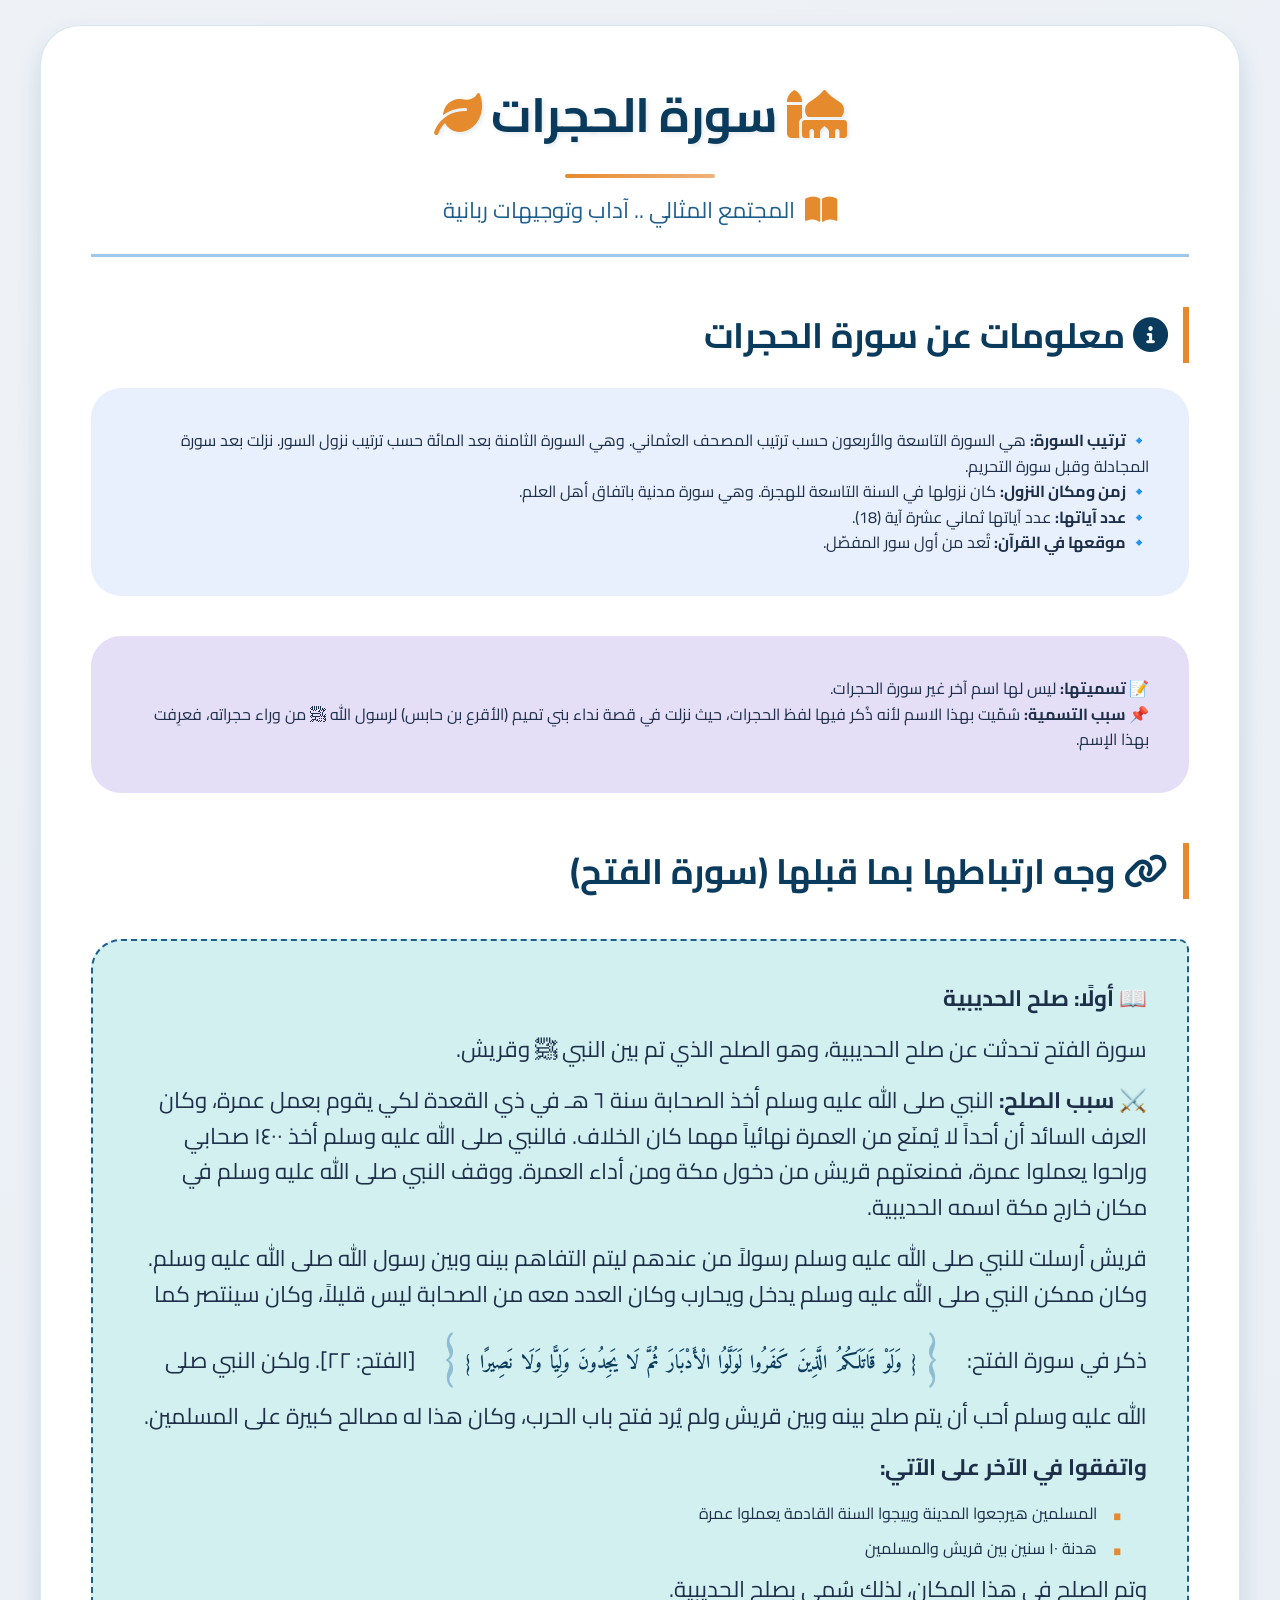
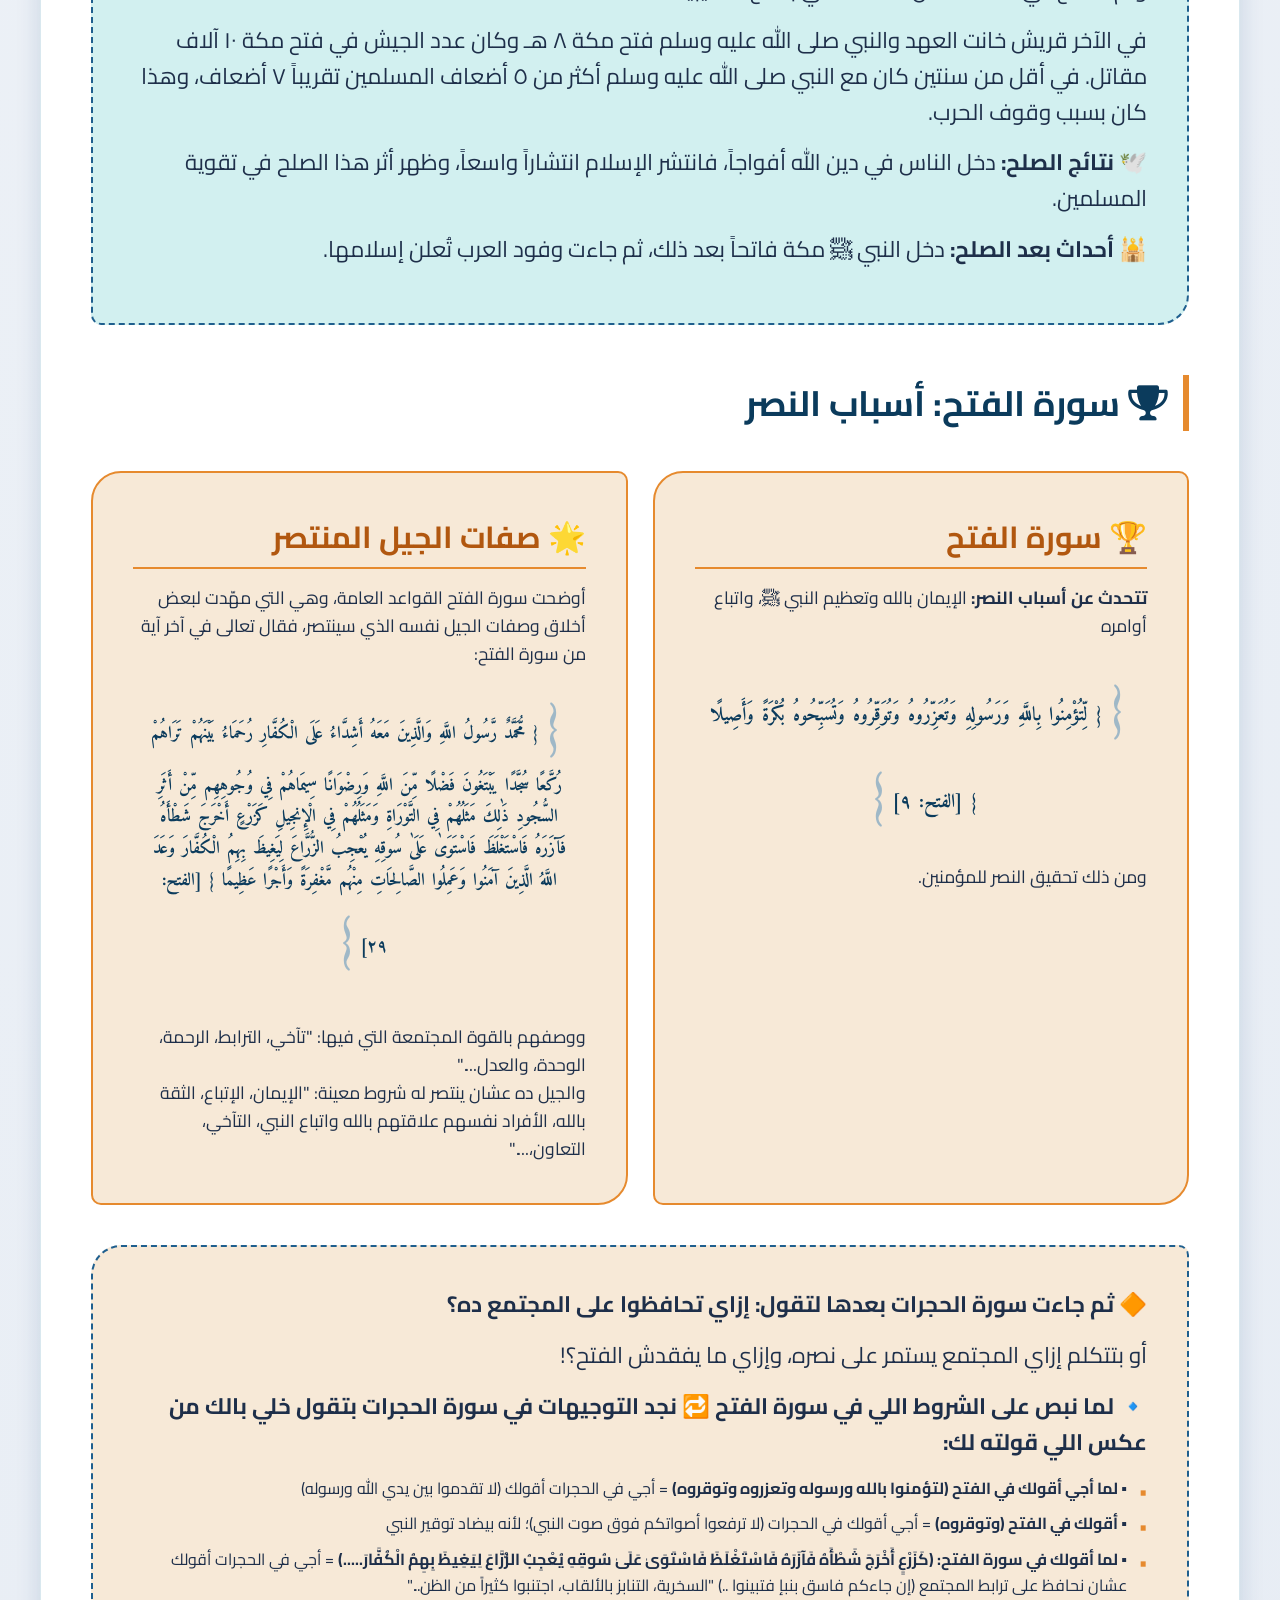
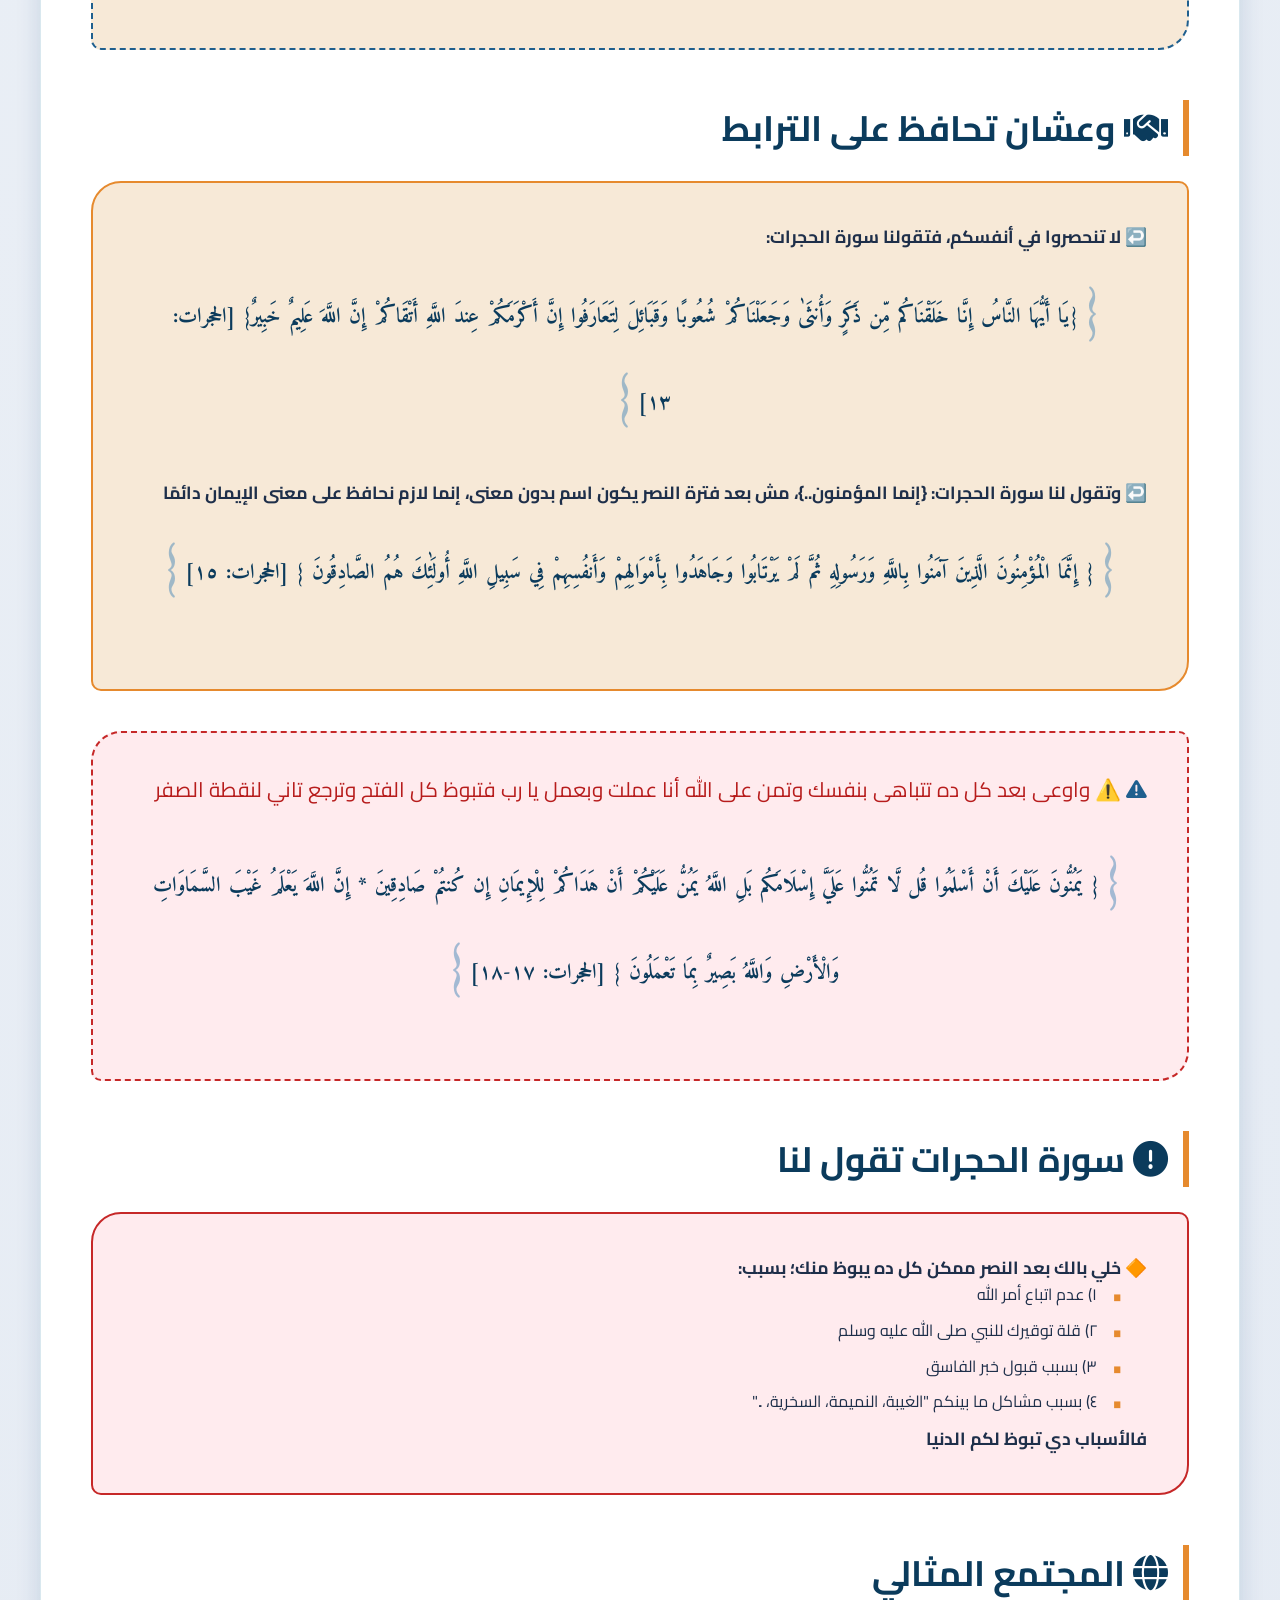
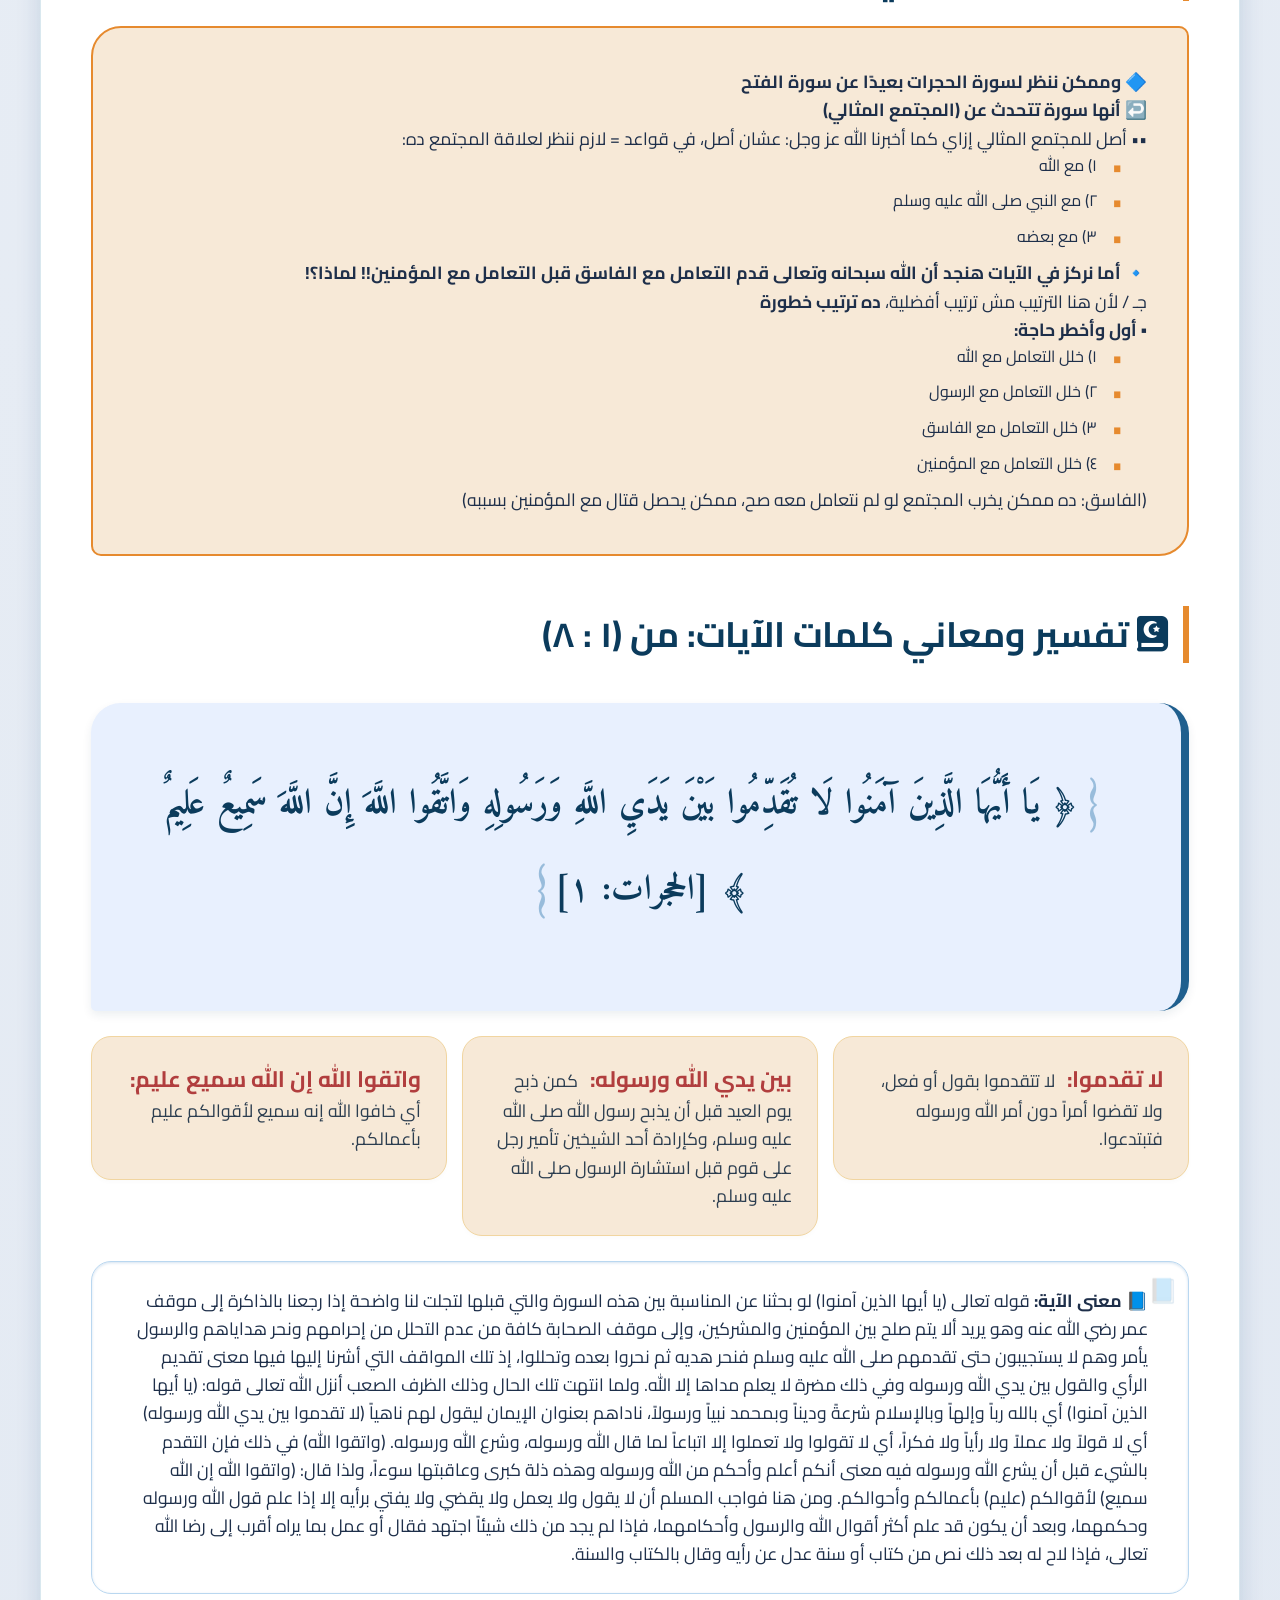
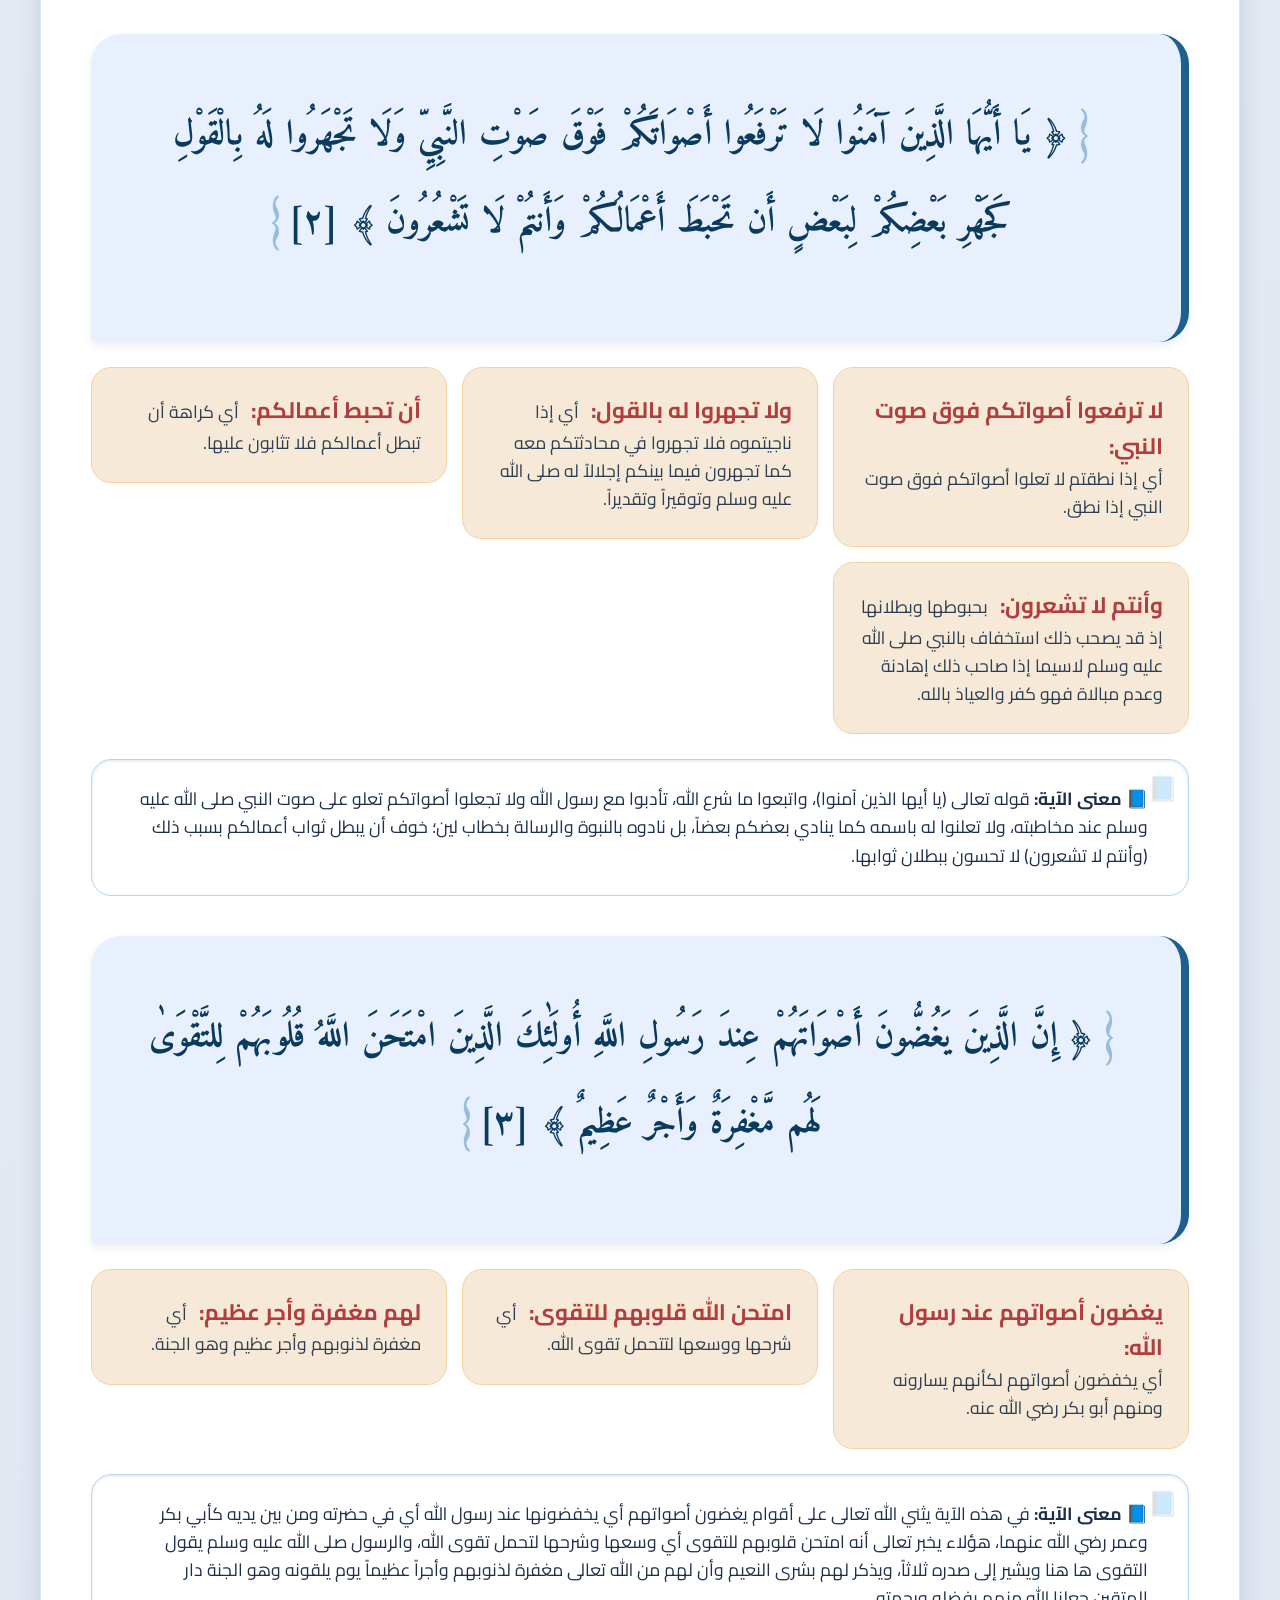
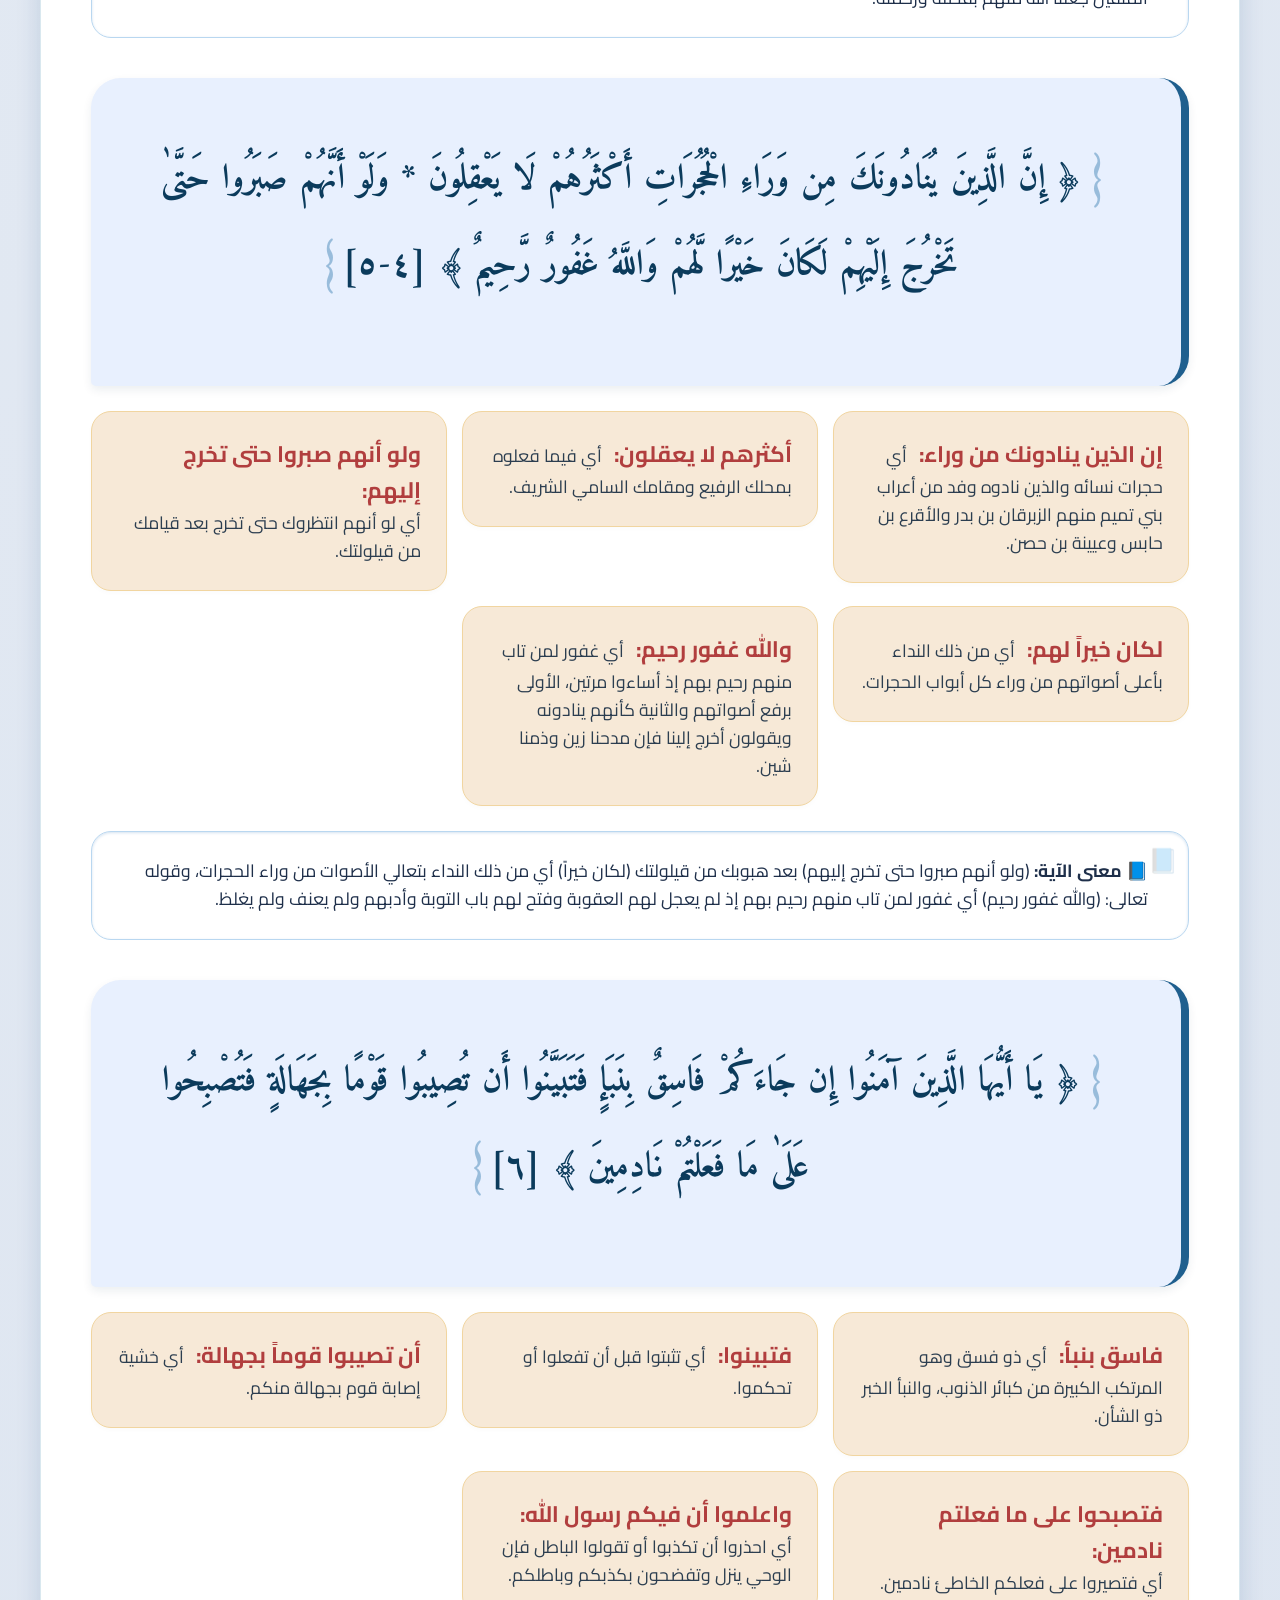
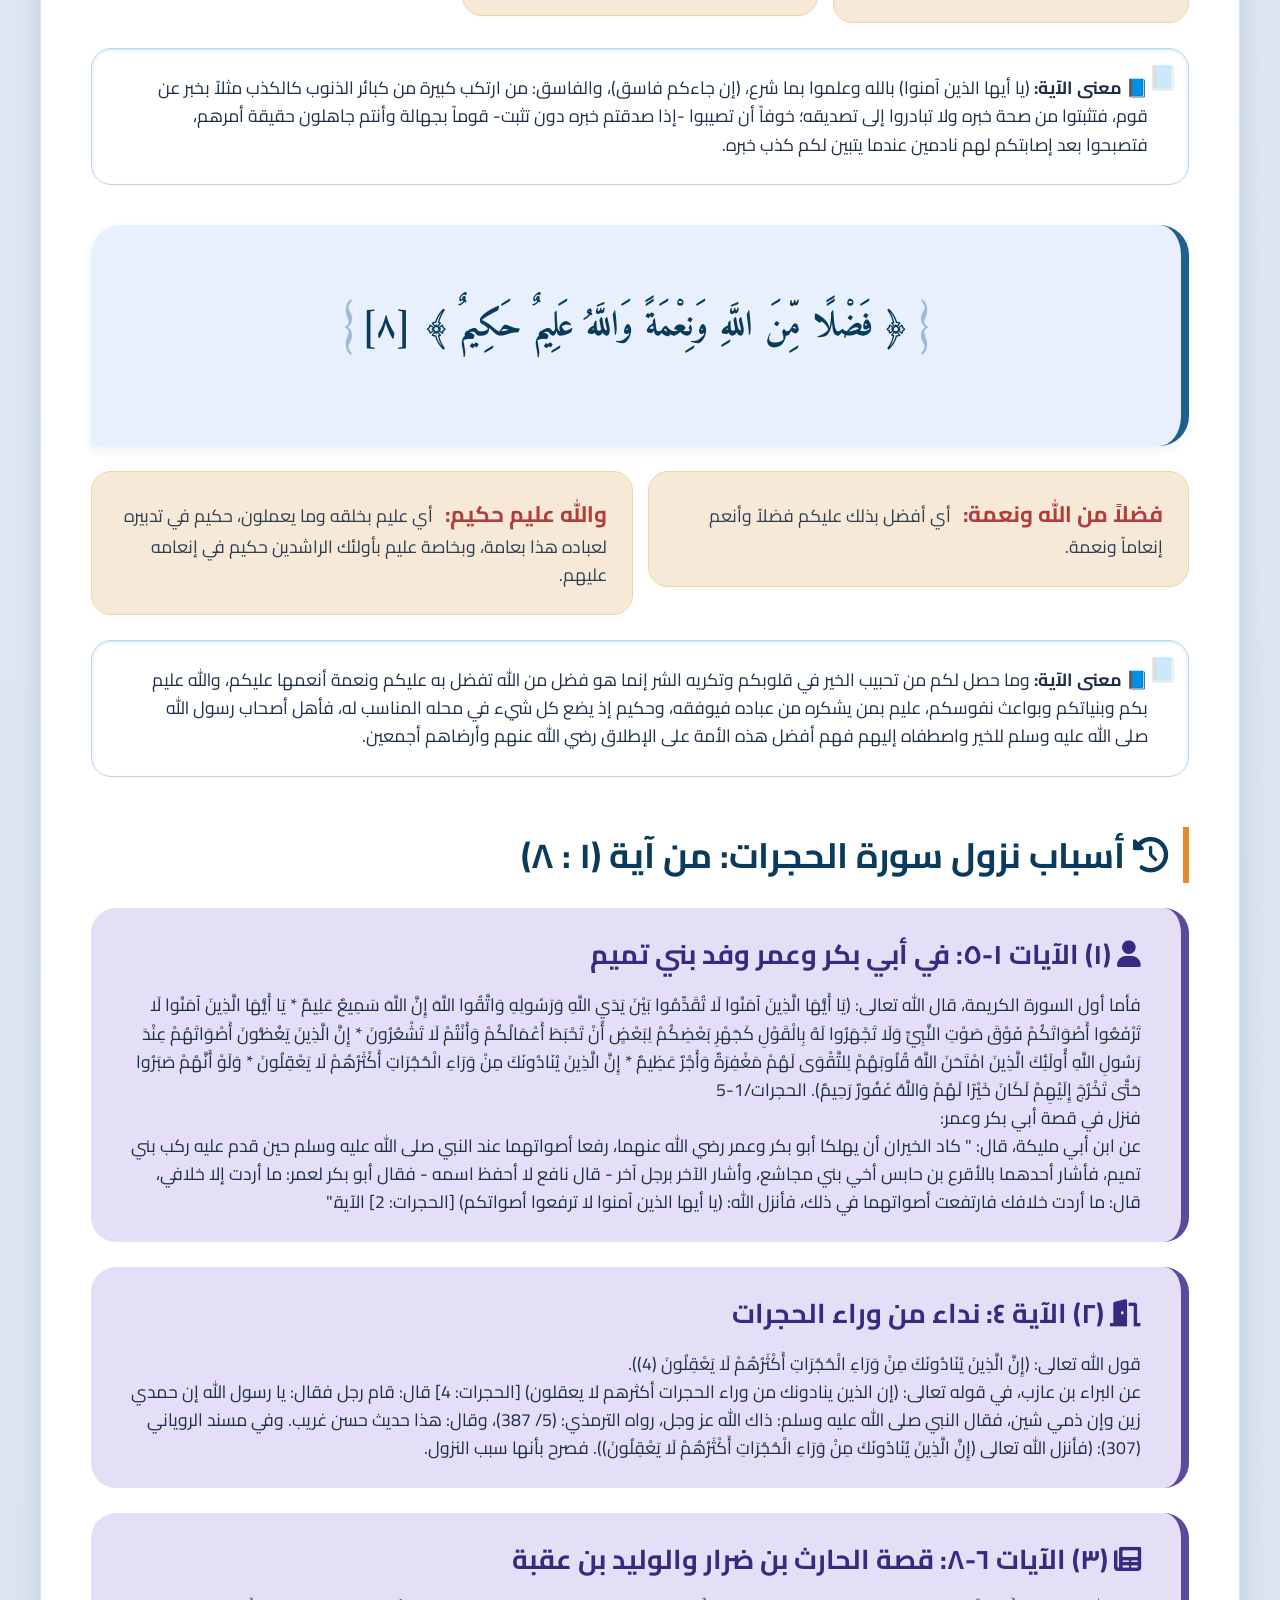
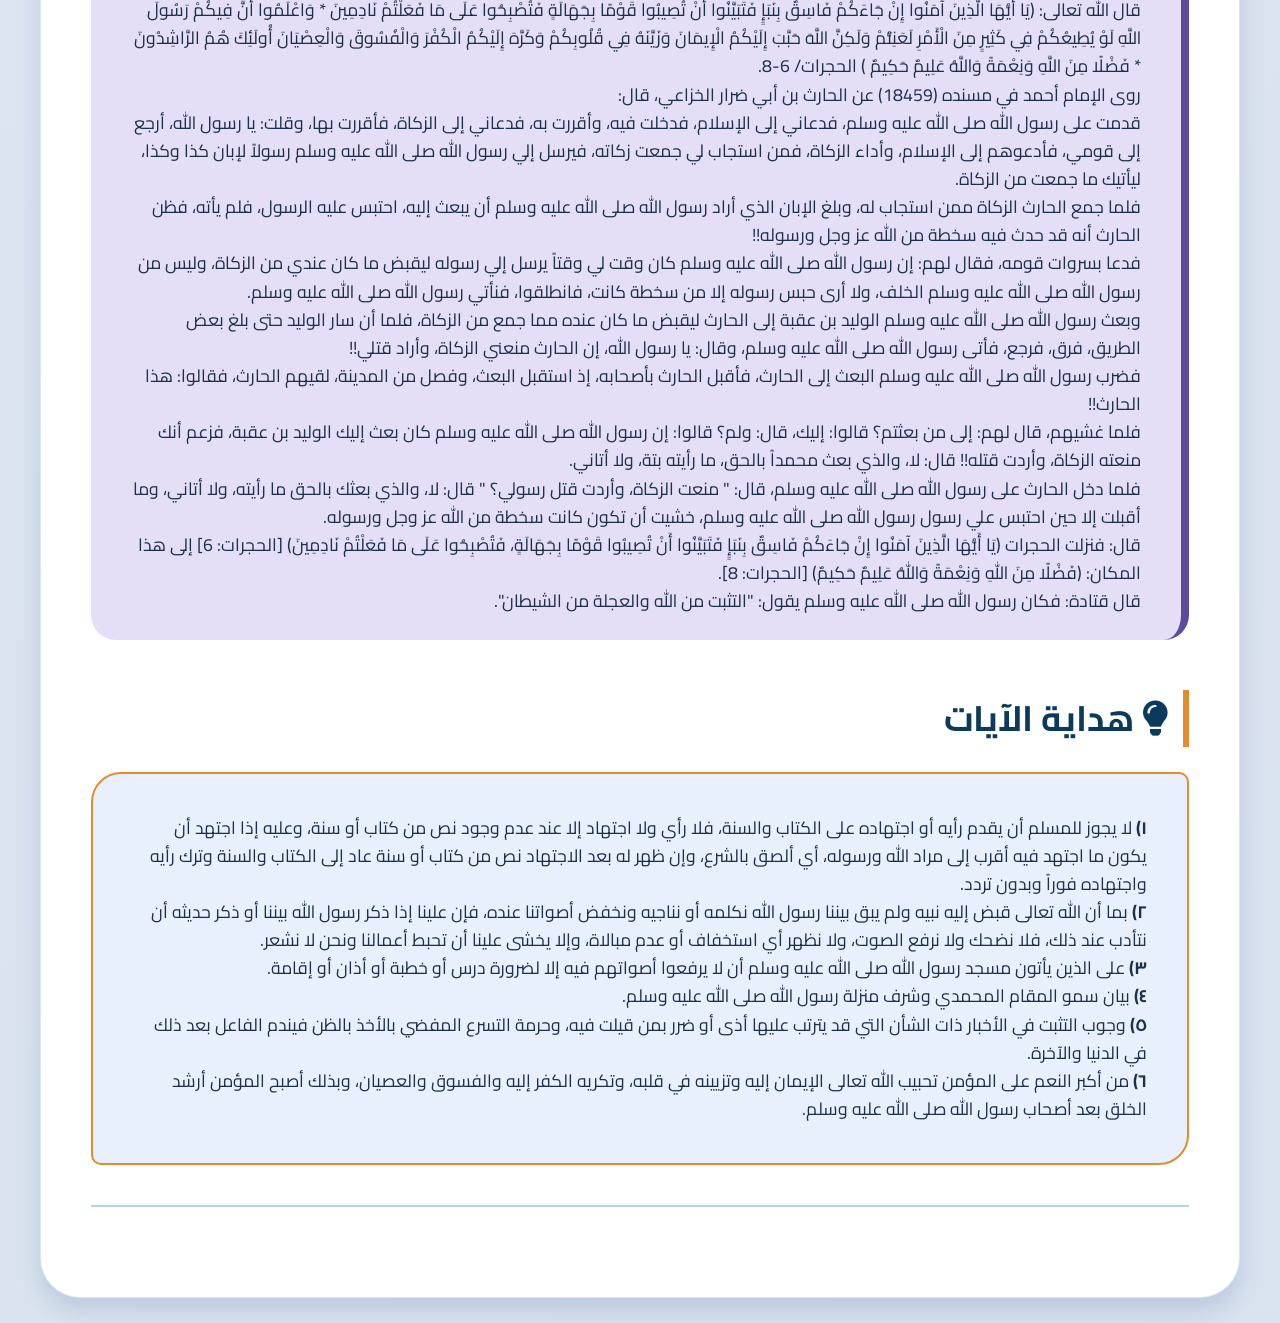
==== commit c0a84889: "Update HuguratPPT.html" ====
--- a/HuguratPPT.html
+++ b/HuguratPPT.html
@@ -721,11 +721,11 @@
         </div>
 
         <!-- معلومات اختصار الطباعة -->
-        <div class="print-shortcut-info no-print">
+        <!-- <div class="print-shortcut-info no-print">
             <i class="fas fa-keyboard"></i> 
             <span class="shortcut-badge">Ctrl + Alt + 2</span> 
             ← لفتح نافذة الطباعة وحفظ PDF
-        </div>
+        </div> -->
 
         <!-- ================ معلومات السورة الأساسية ================ -->
         <div class="section-title"><i class="fas fa-info-circle"></i> معلومات عن سورة الحجرات</div>
@@ -1002,14 +1002,14 @@
         <!-- ================ خاتمة ================ -->
         <hr>
         
-        <footer>
+        <!-- <footer>
             <i class="fas fa-pen-fancy"></i> تم إعداد هذا الدرس لسورة الحجرات كاملاً - نسخة محققة ومكتملة • نفع الله بها
-        </footer>
+        </footer> -->
 
         <!-- زر الطباعة الاحتياطي -->
-        <button class="button-print no-print" onclick="window.print()">
+        <!-- <button class="button-print no-print" onclick="window.print()">
             <i class="fas fa-print"></i> طباعة / حفظ PDF
-        </button>
+        </button> -->
     </div>
 
     <script>
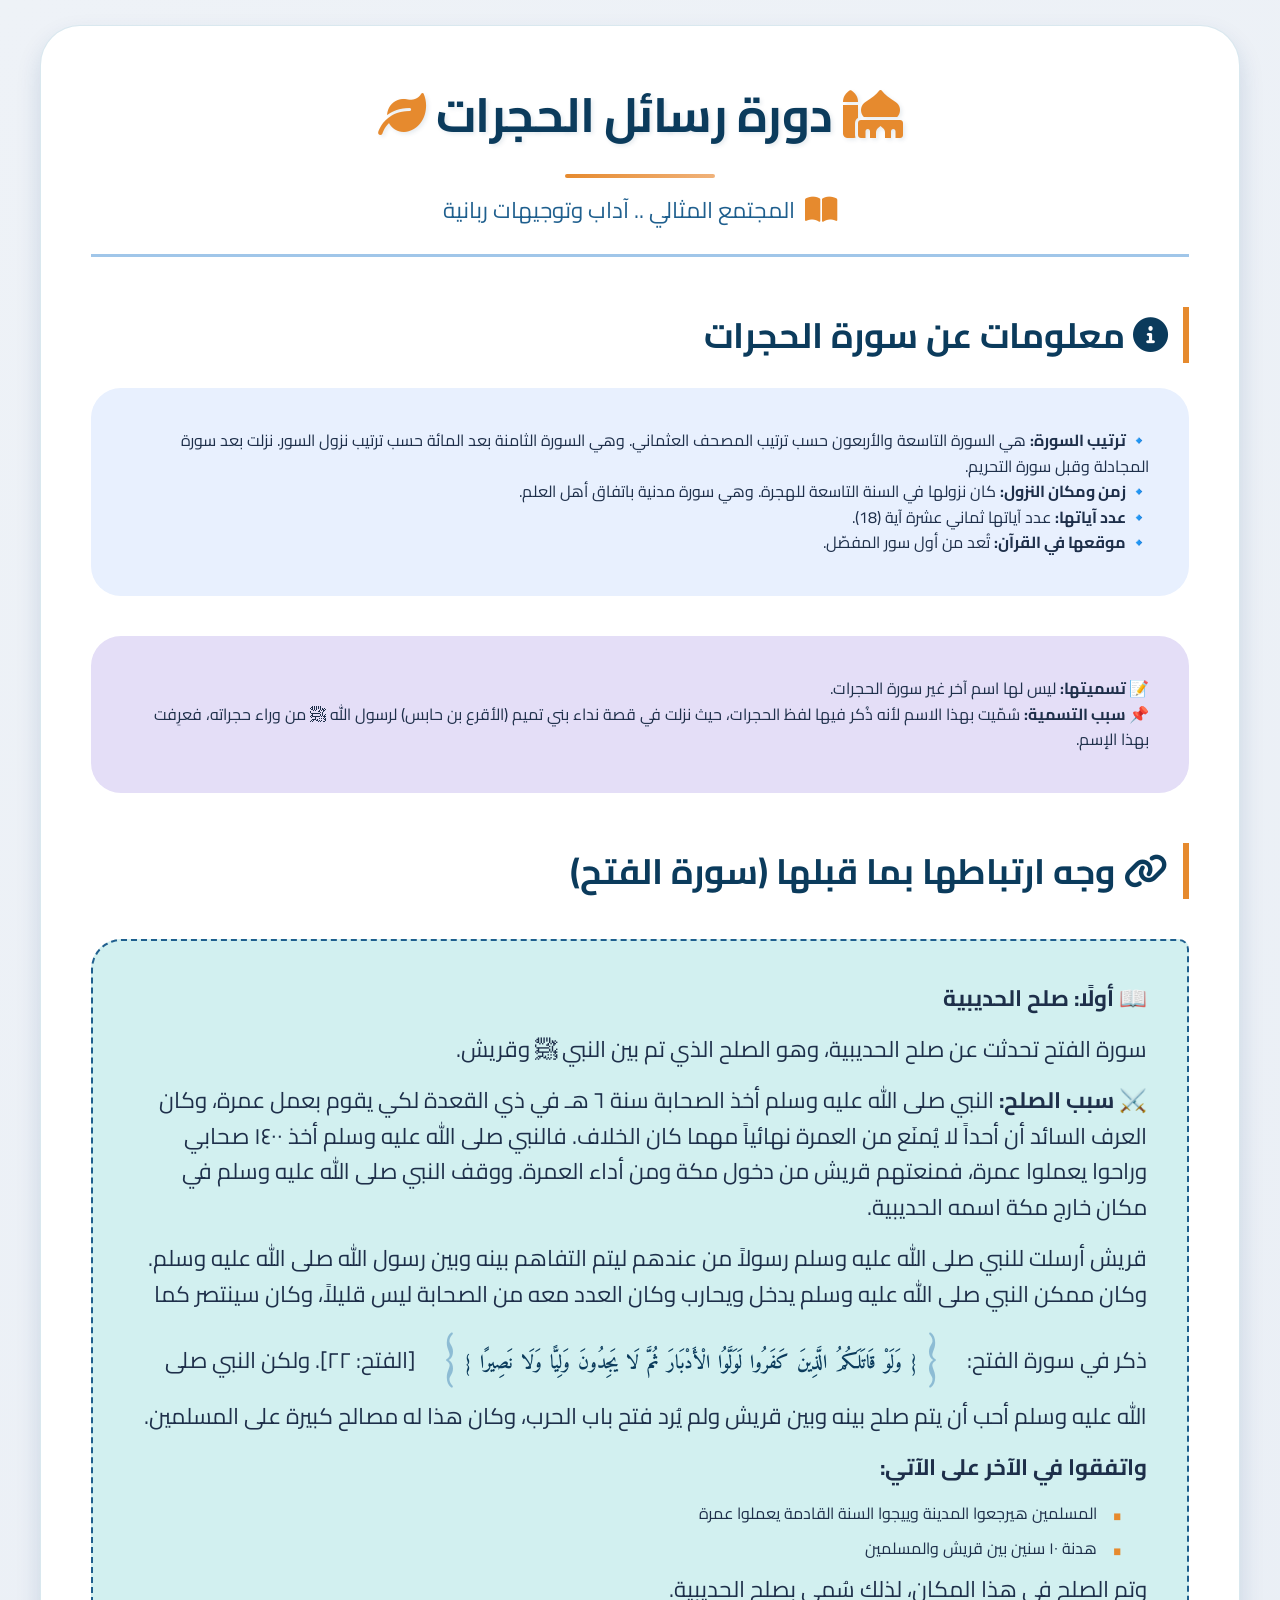
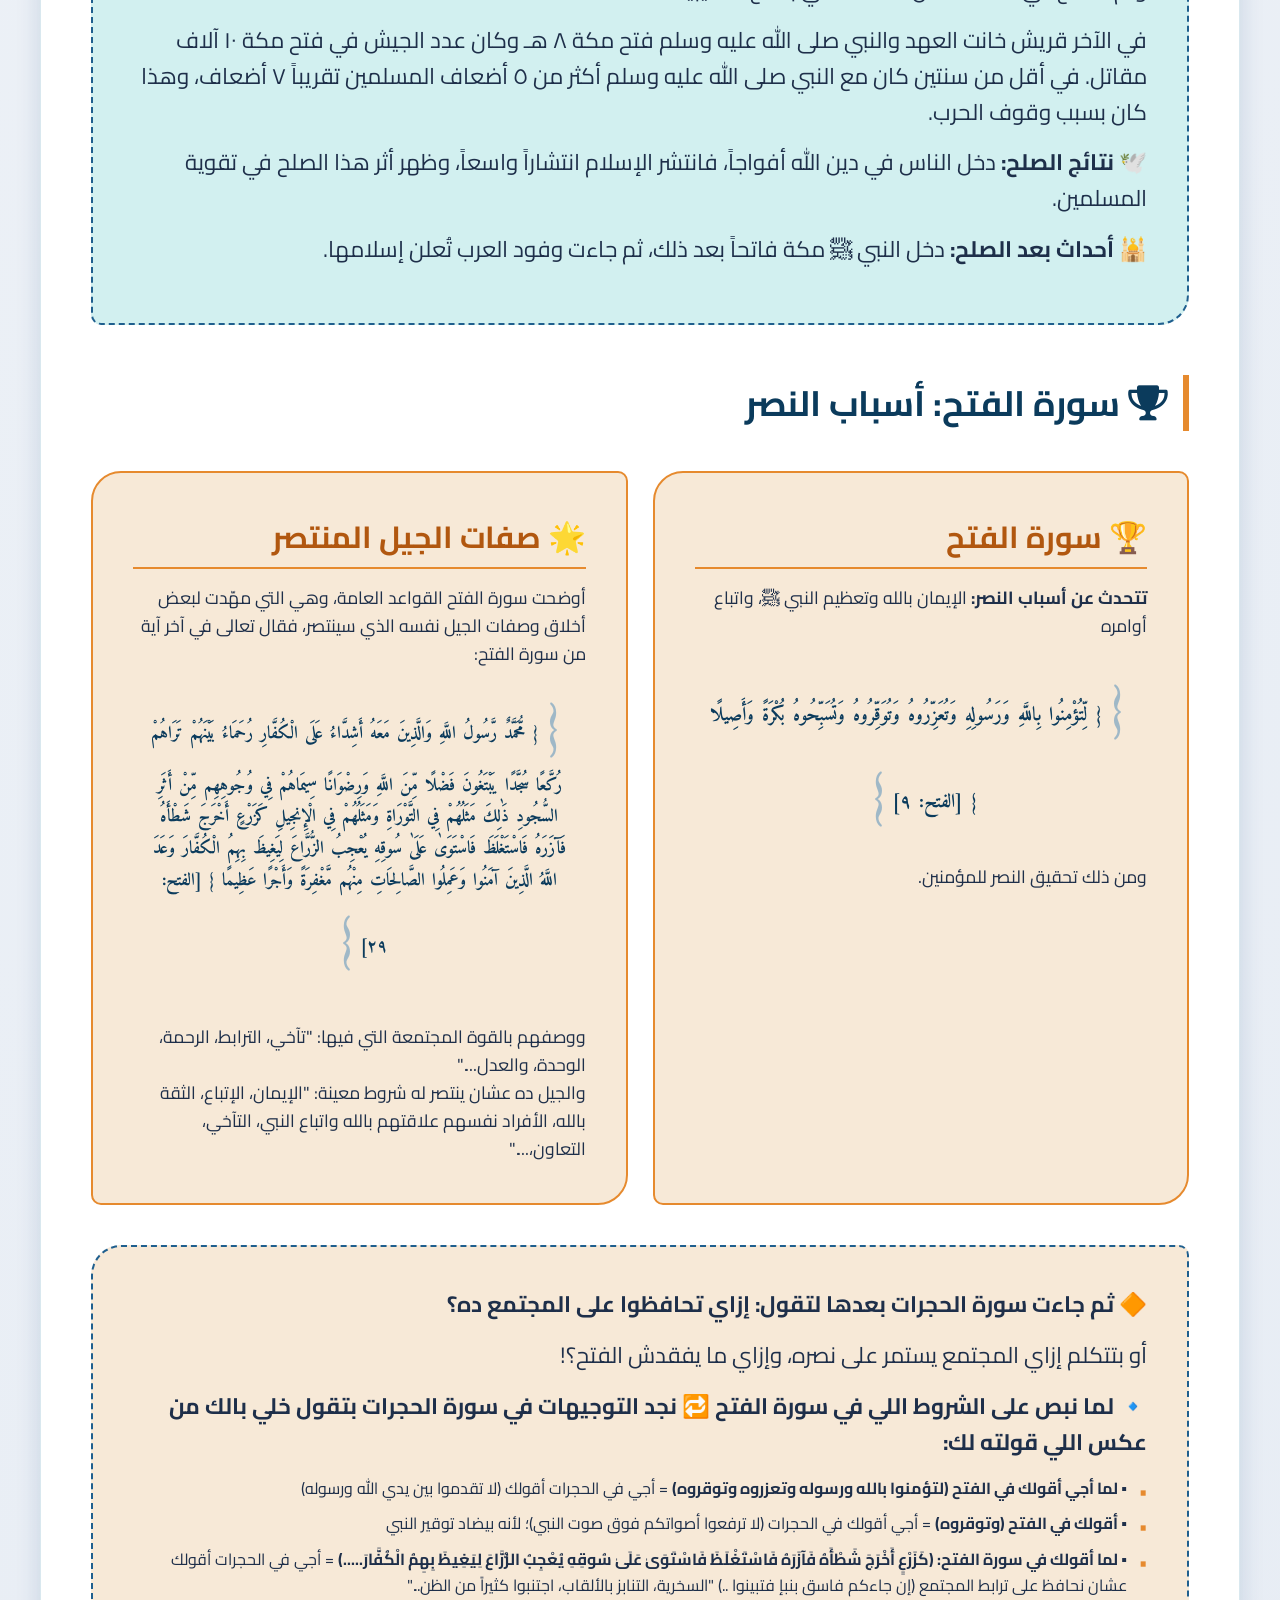
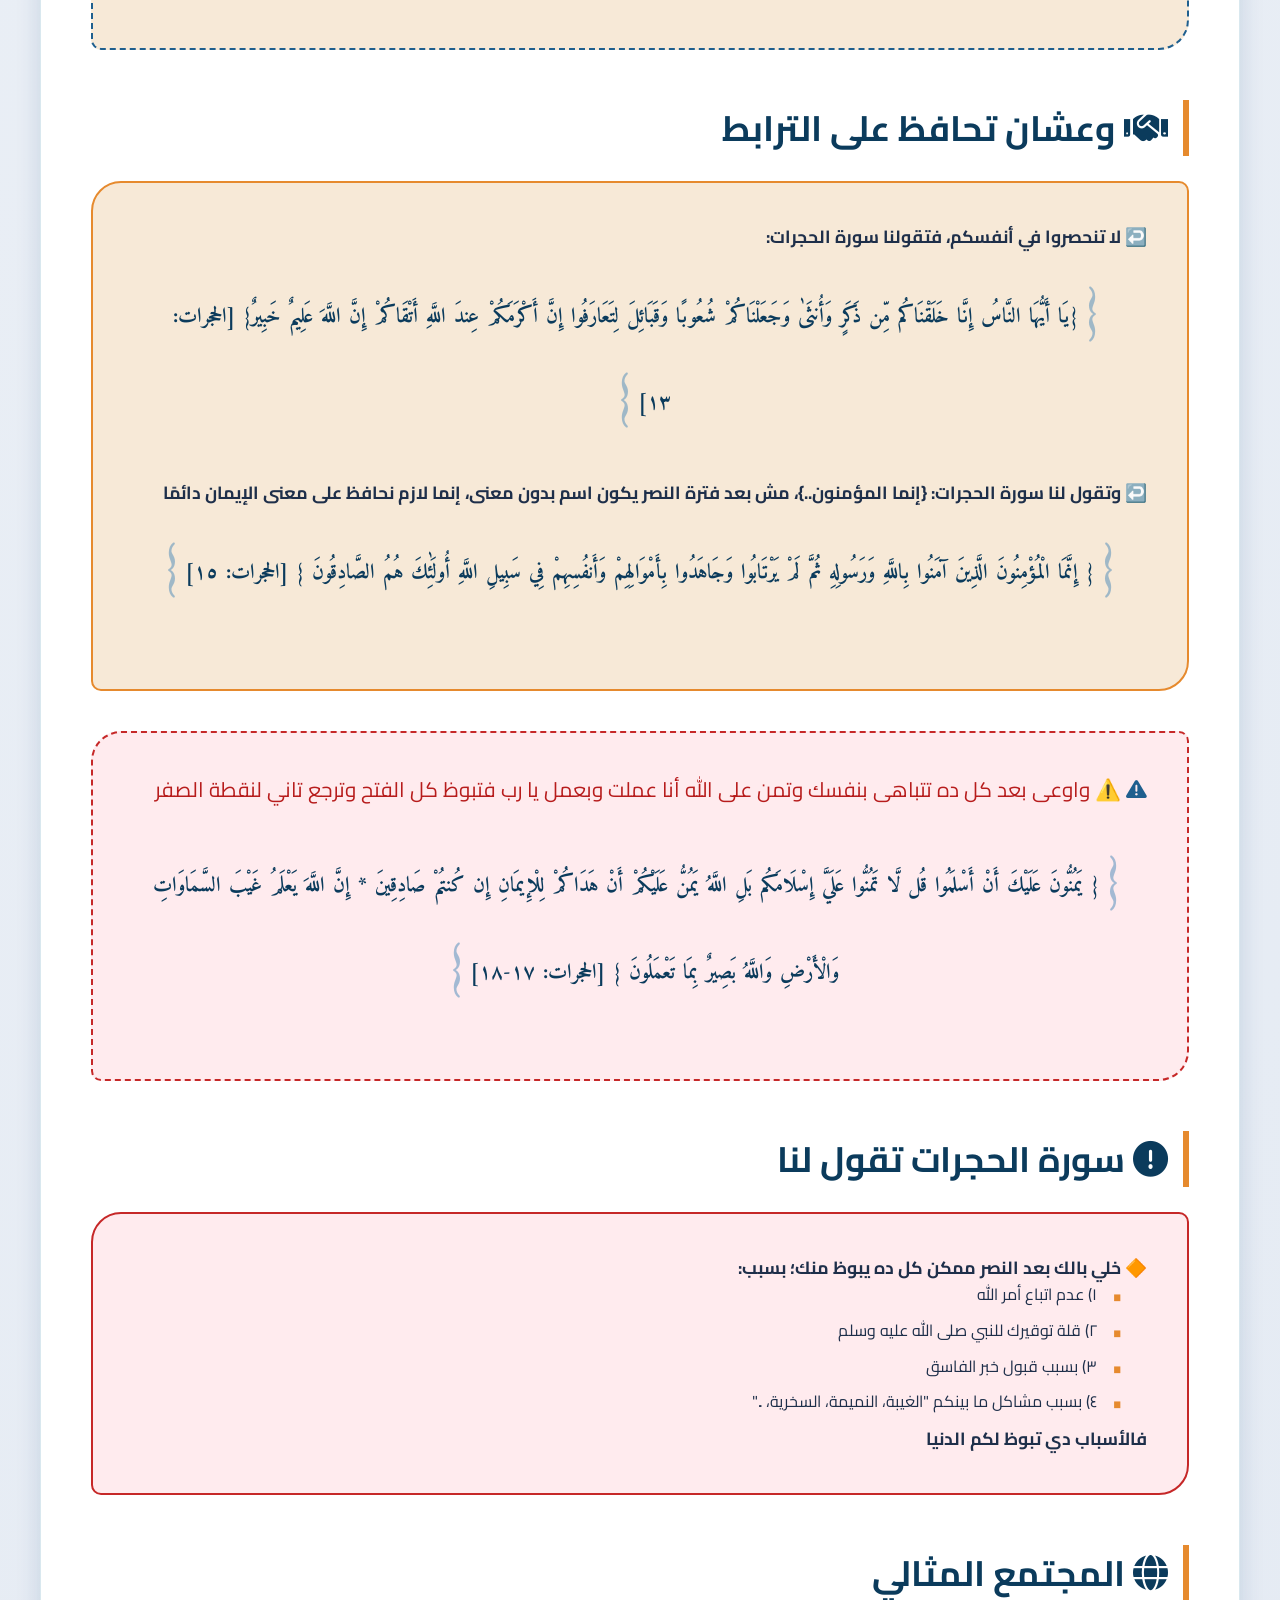
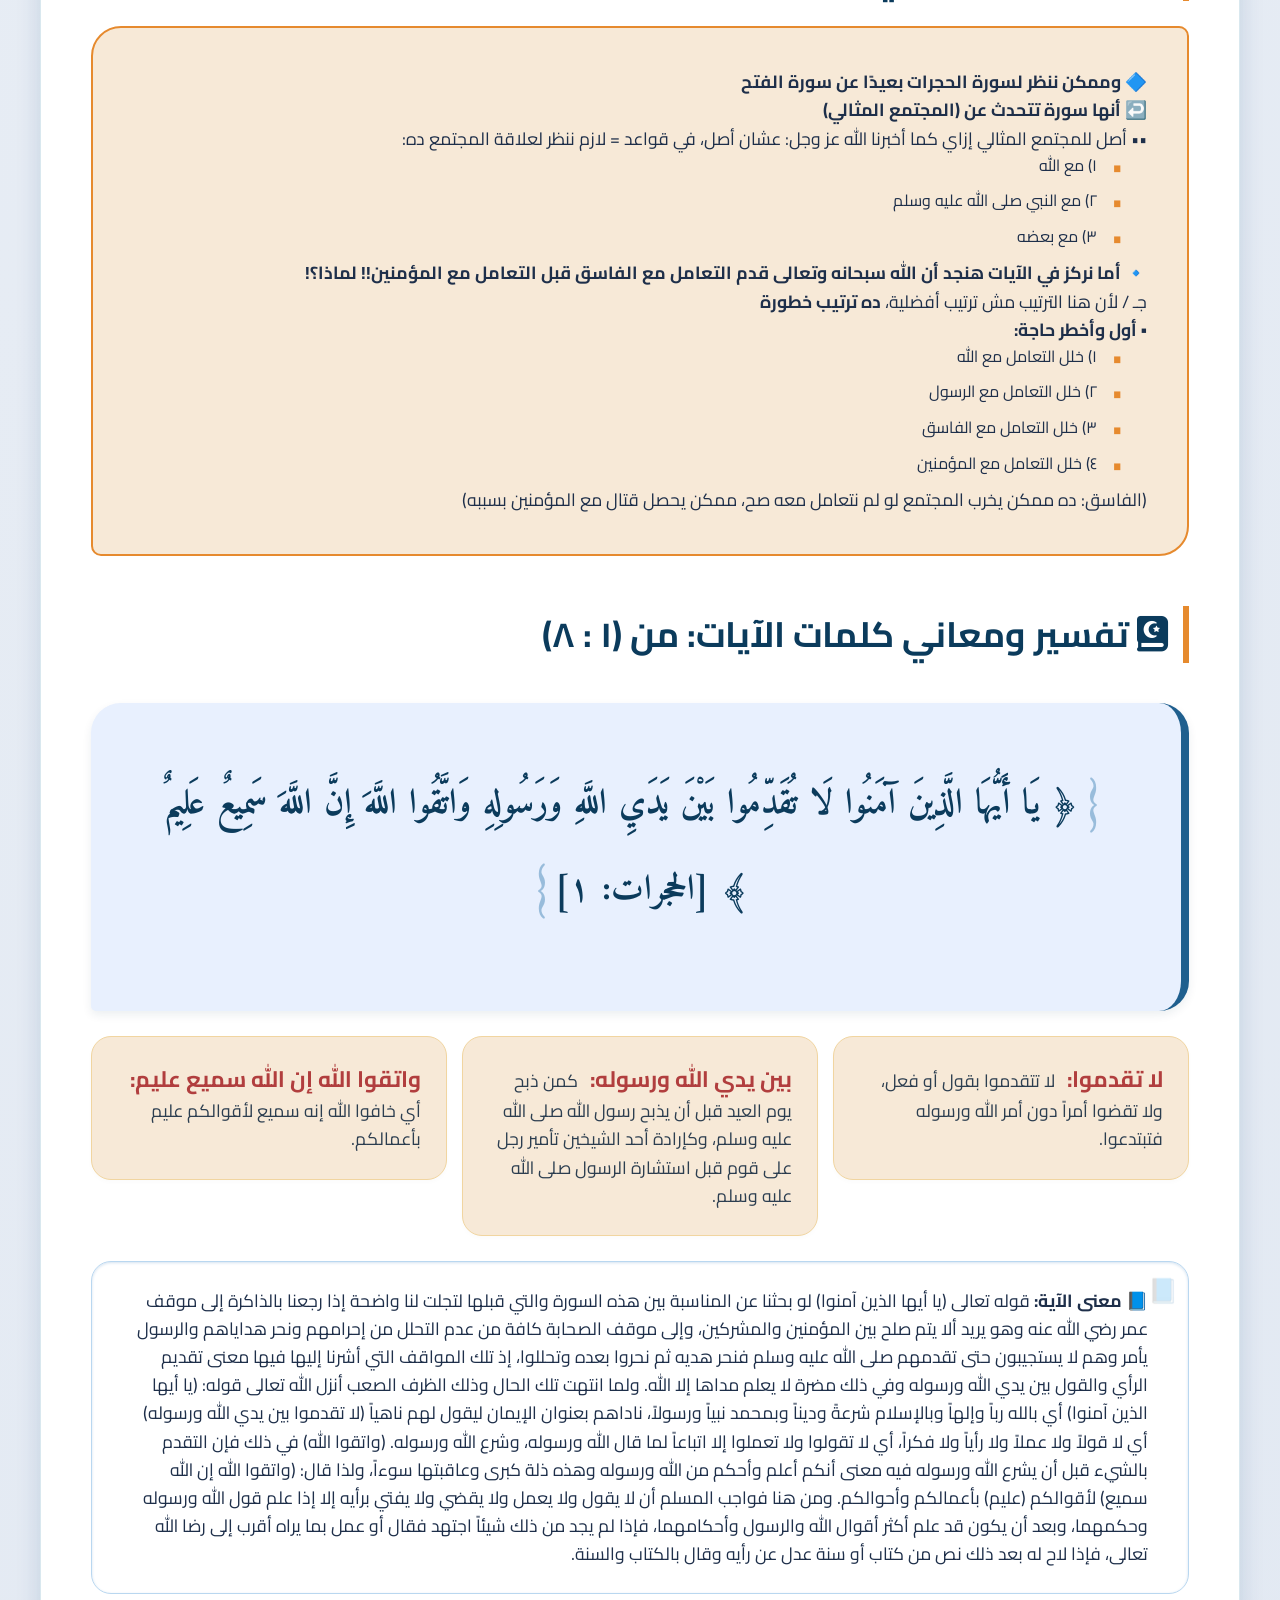
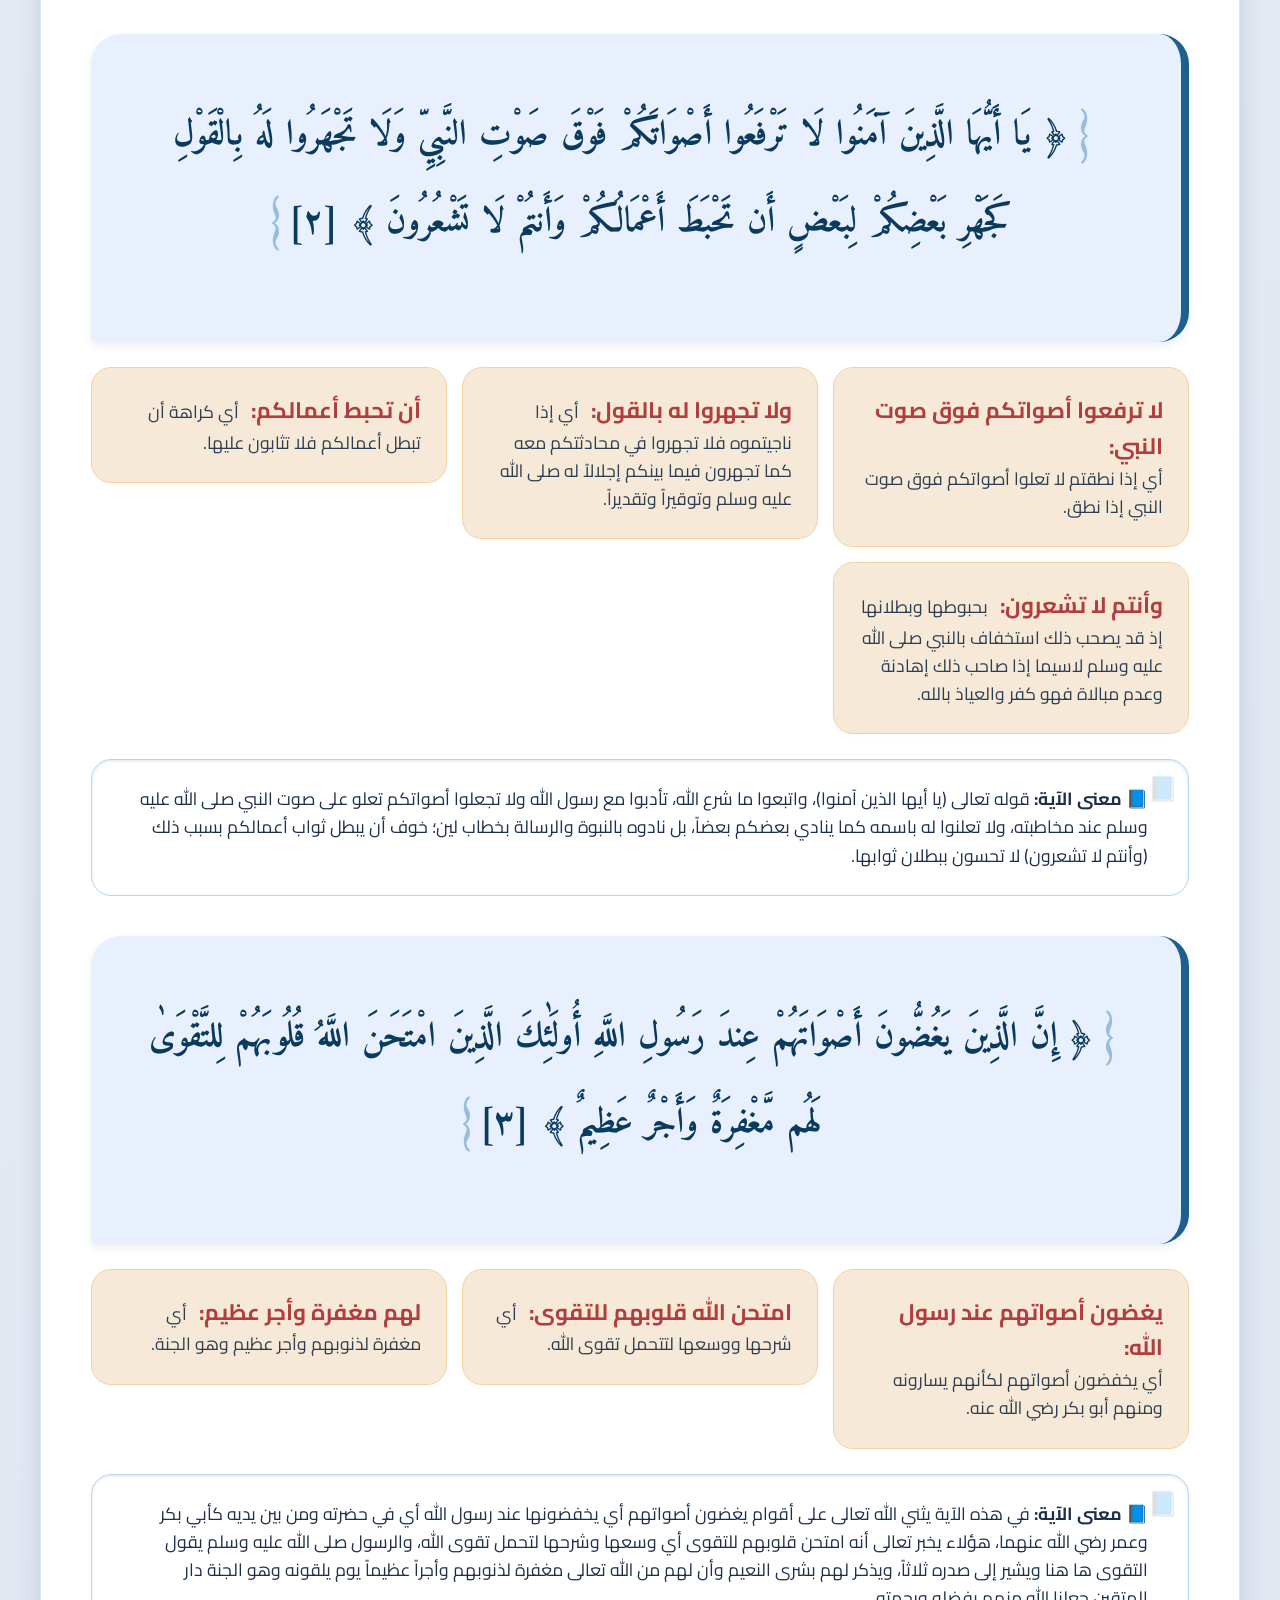
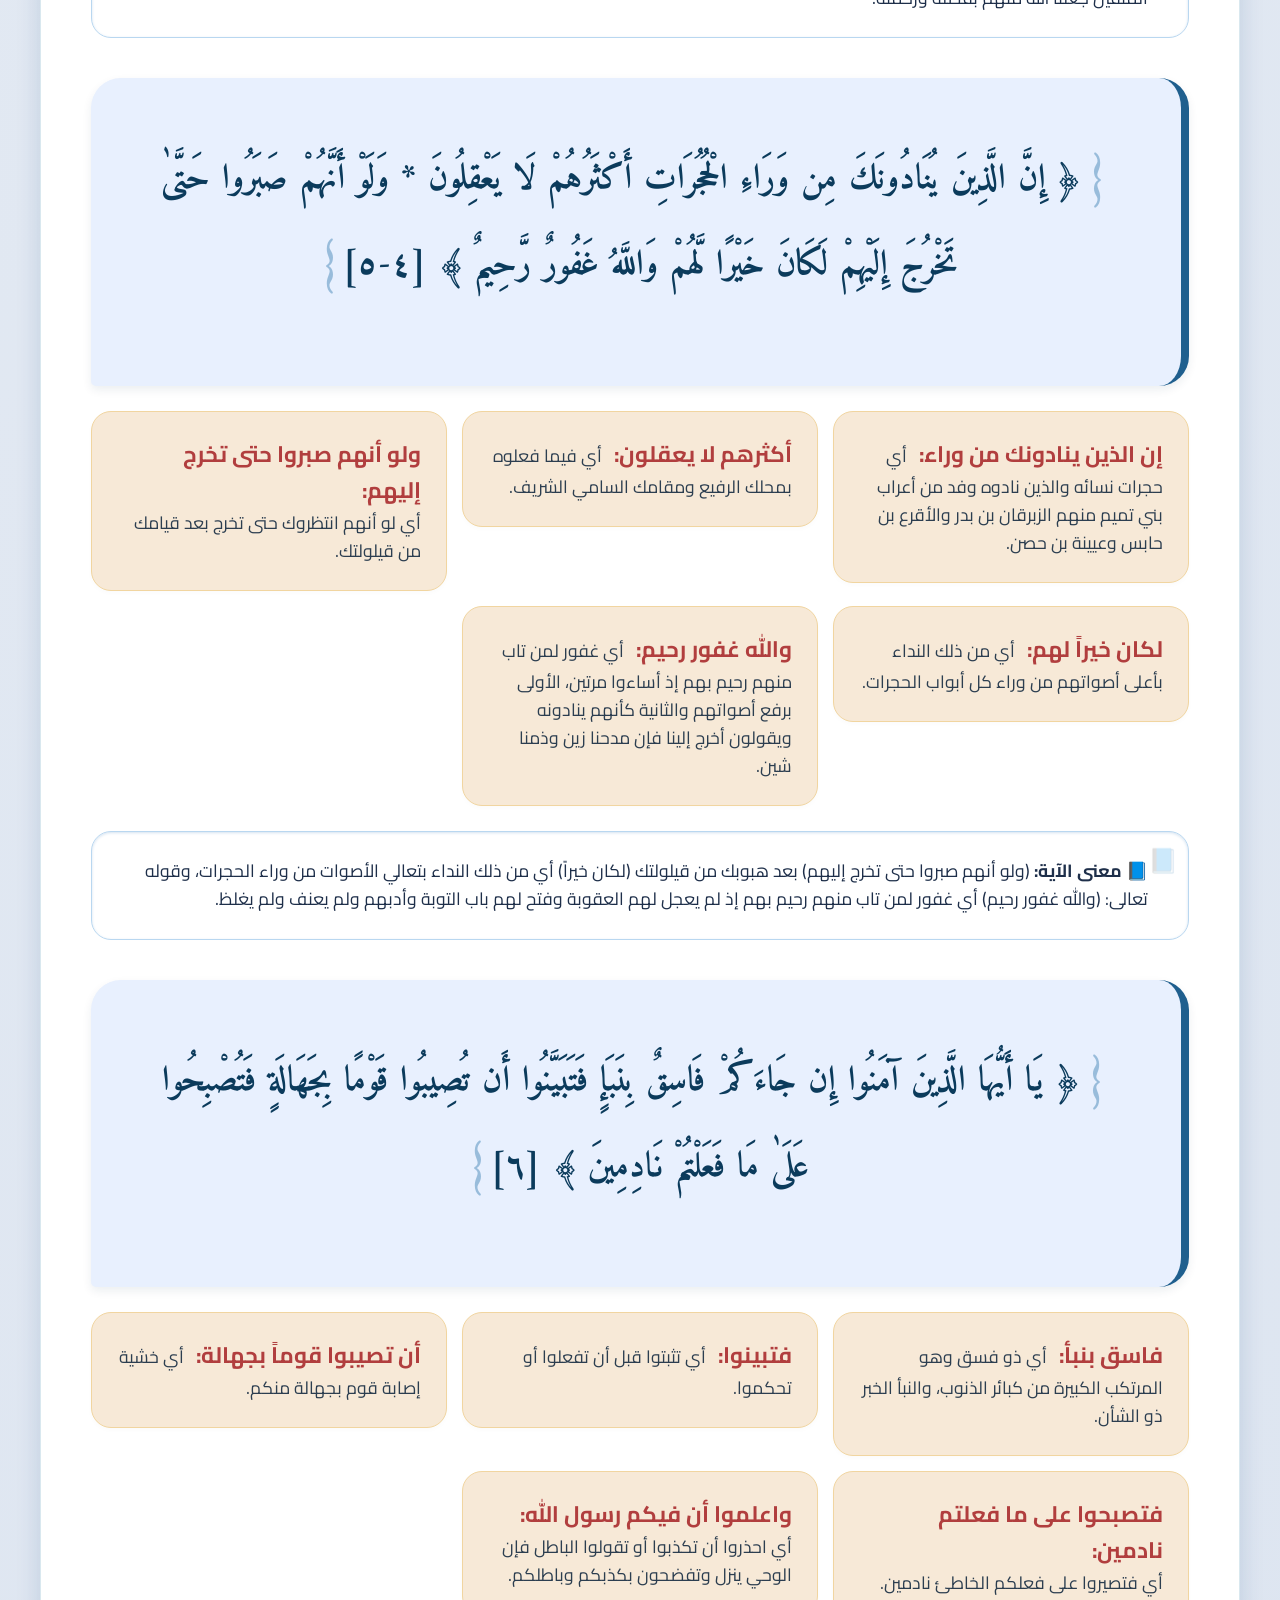
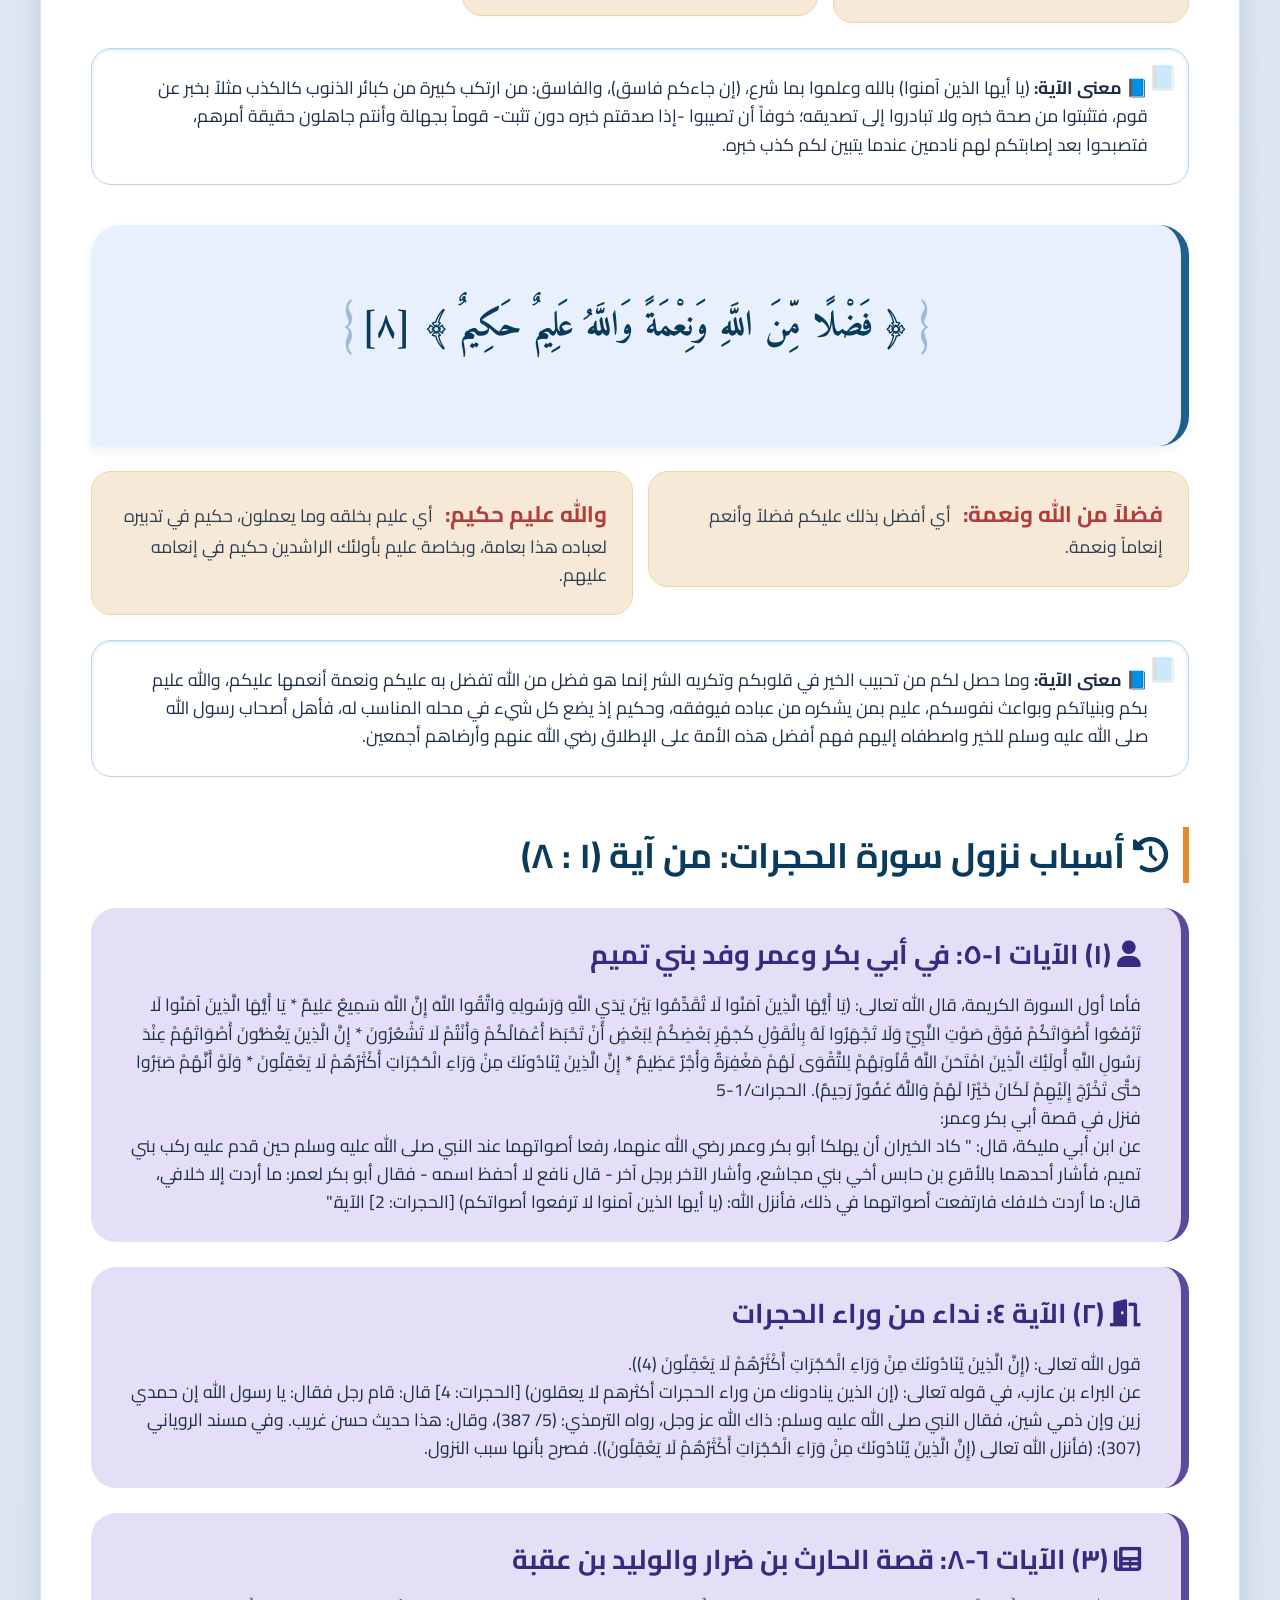
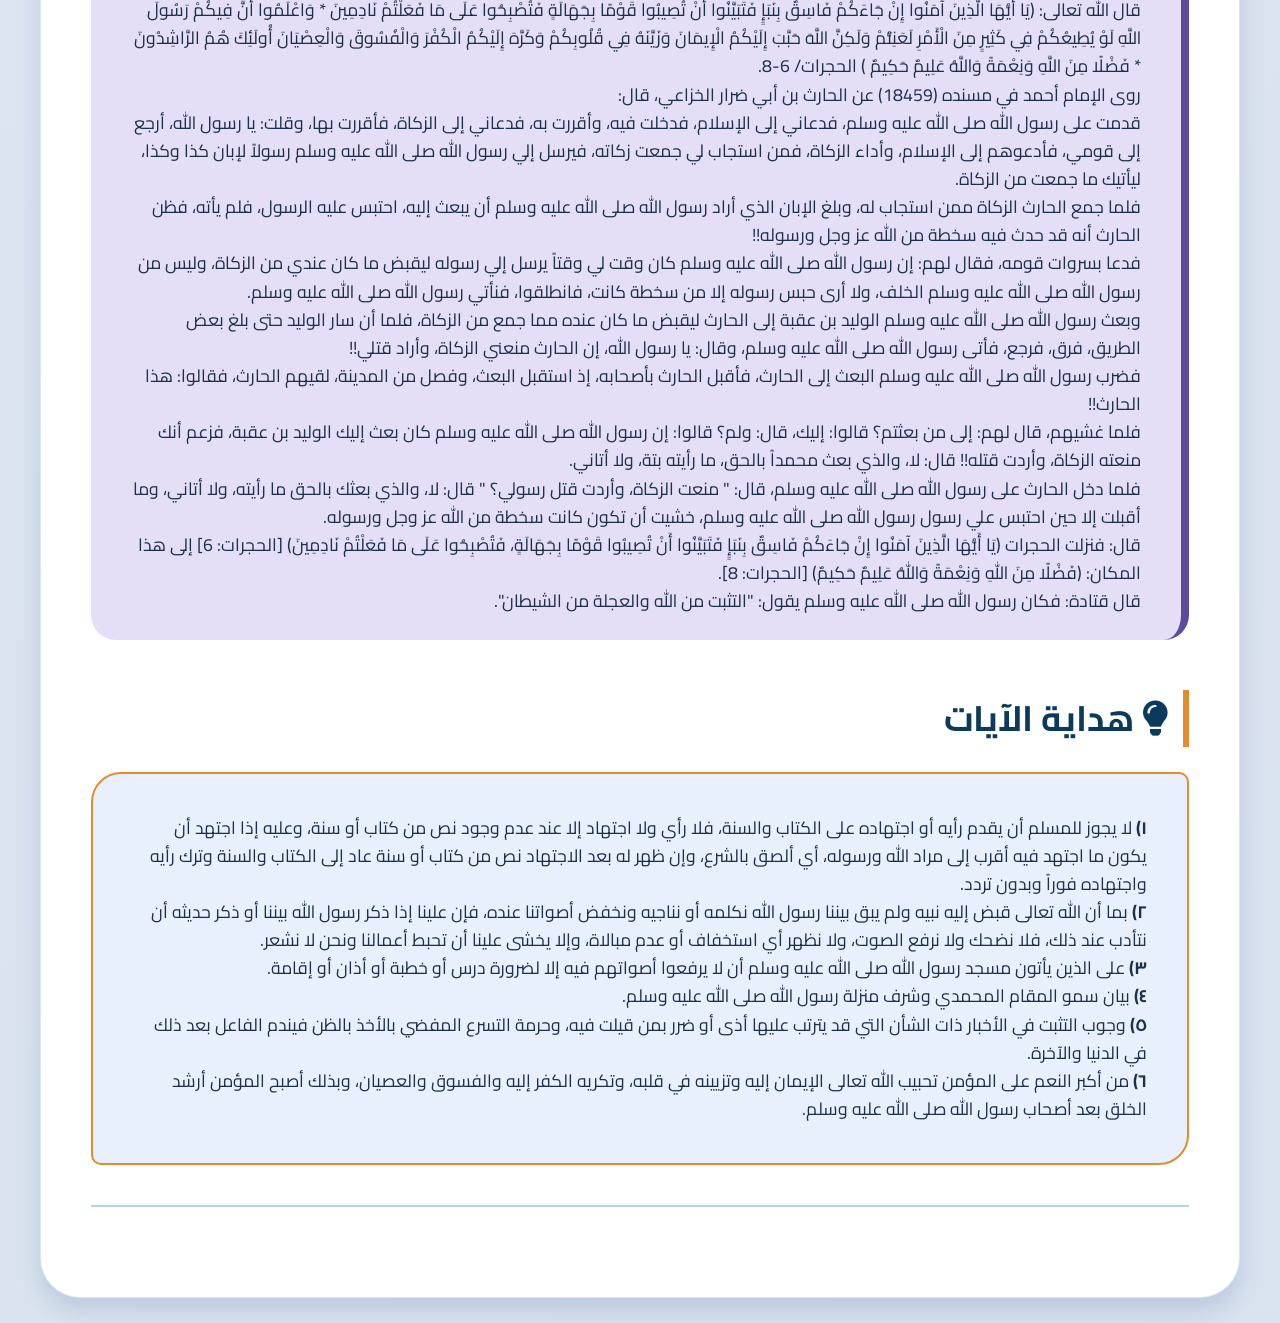
==== commit 6cbd7542: "Update HuguratPPT.html" ====
--- a/HuguratPPT.html
+++ b/HuguratPPT.html
@@ -712,7 +712,7 @@
         <!-- العنوان الرئيسي -->
         <h1>
             <i class="fas fa-mosque" style="color: #e68a2e;"></i> 
-            سورة الحجرات 
+            دورة رسائل الحجرات
             <i class="fas fa-leaf" style="color: #e68a2e;"></i>
         </h1>
         <div class="subhead">
@@ -1037,3 +1037,4 @@
     </script>
 </body>
 </html>
+
